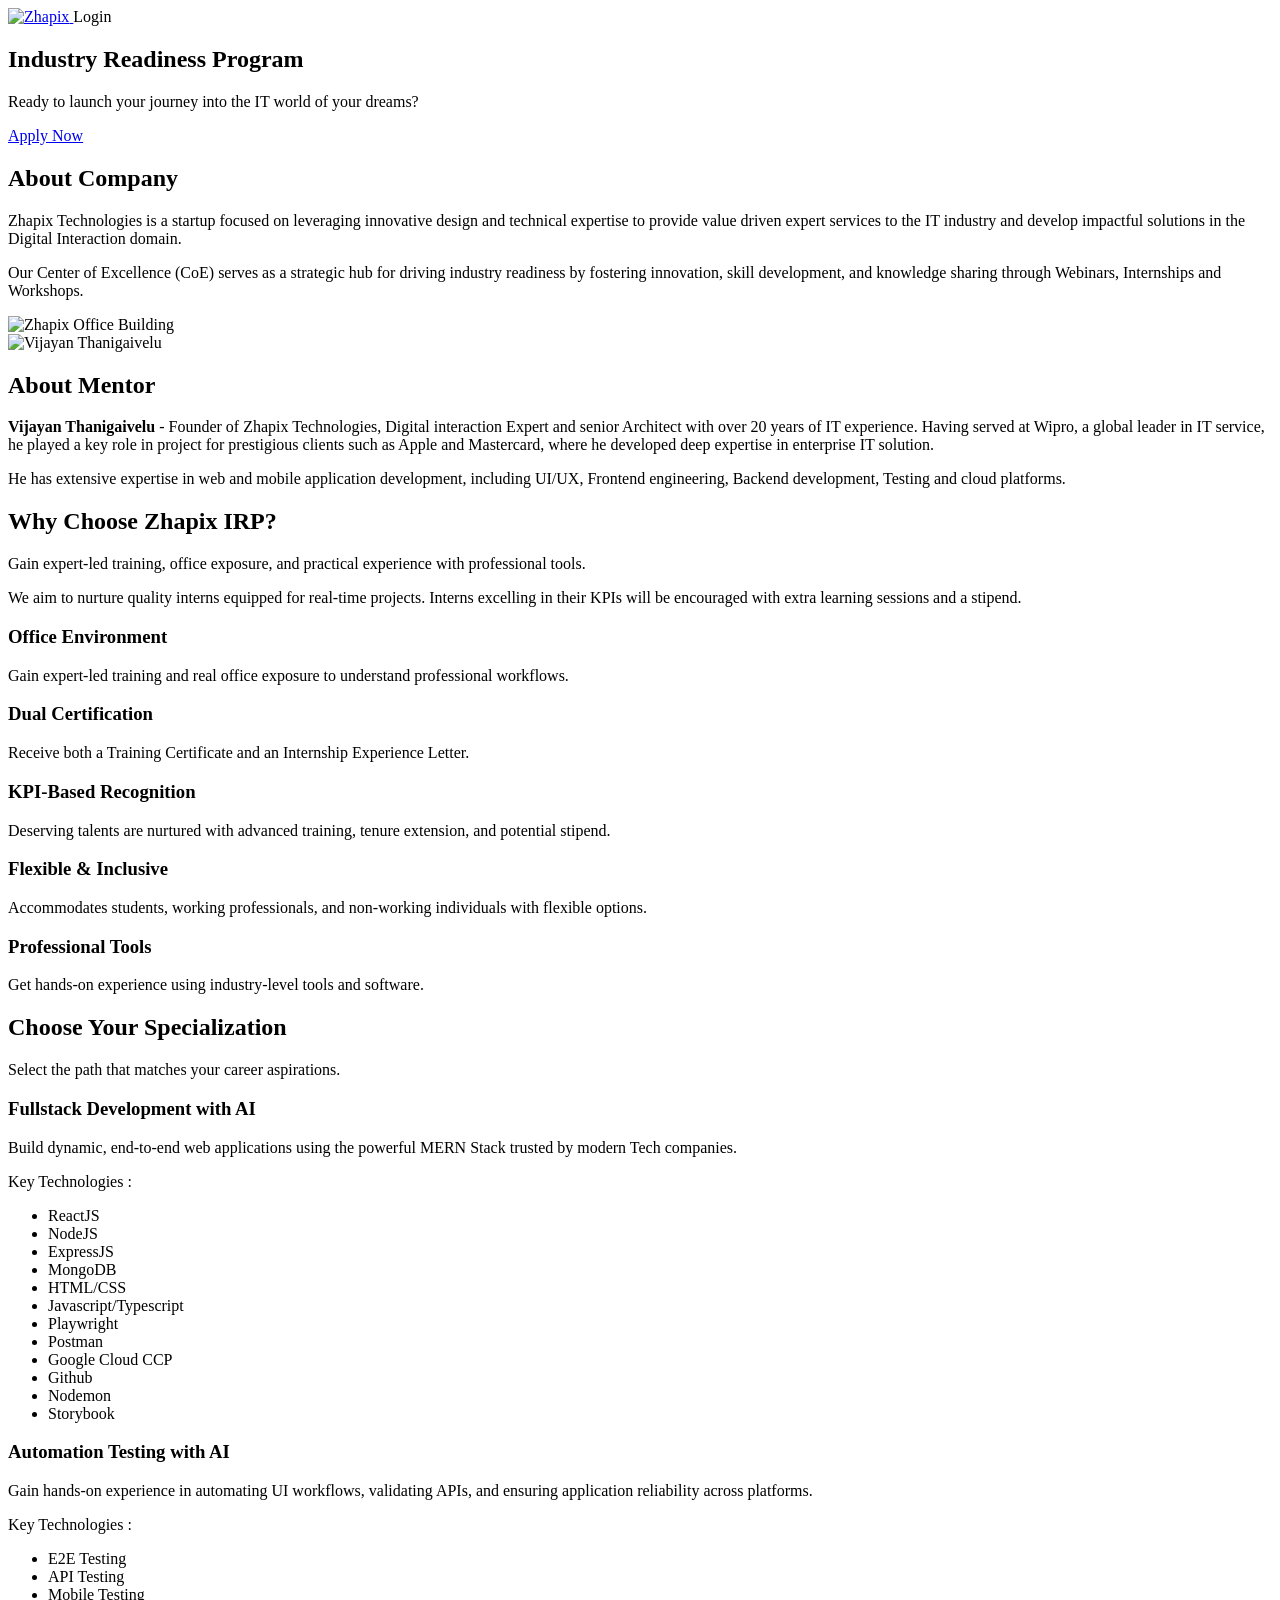
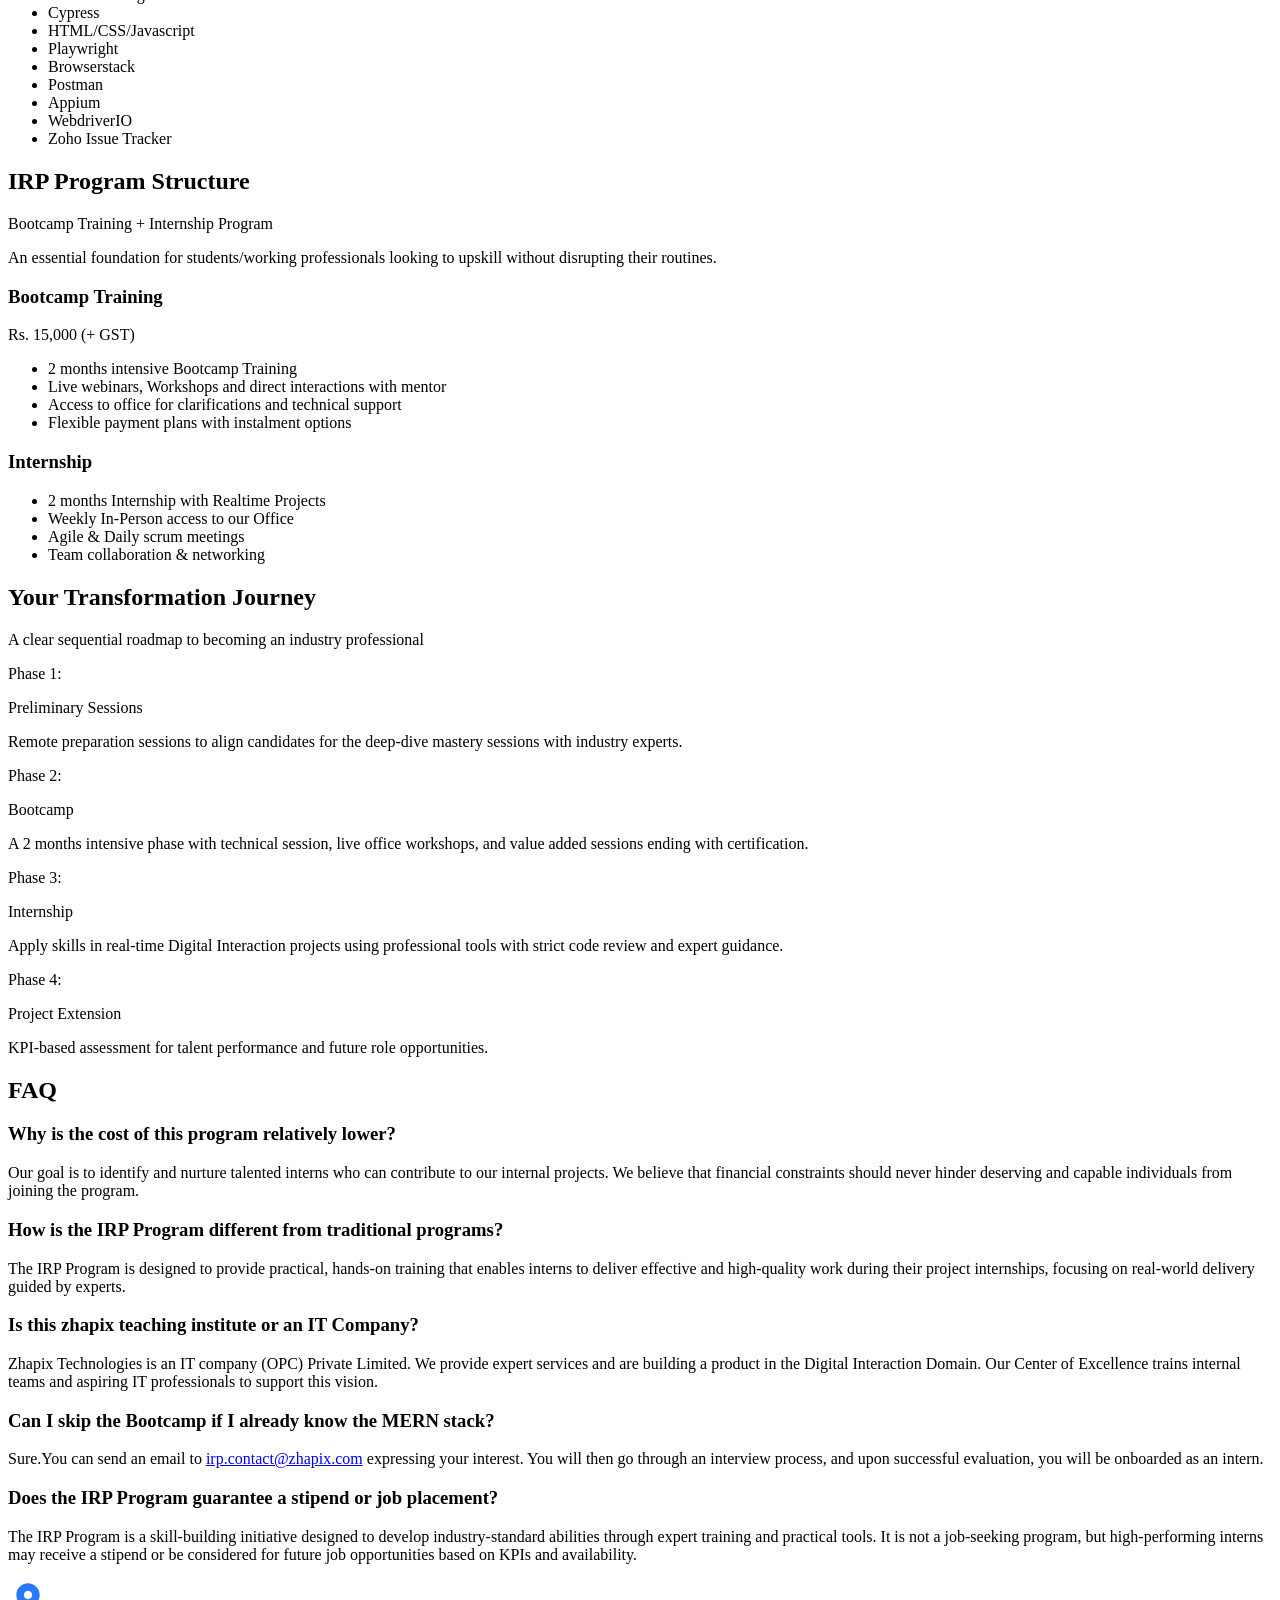
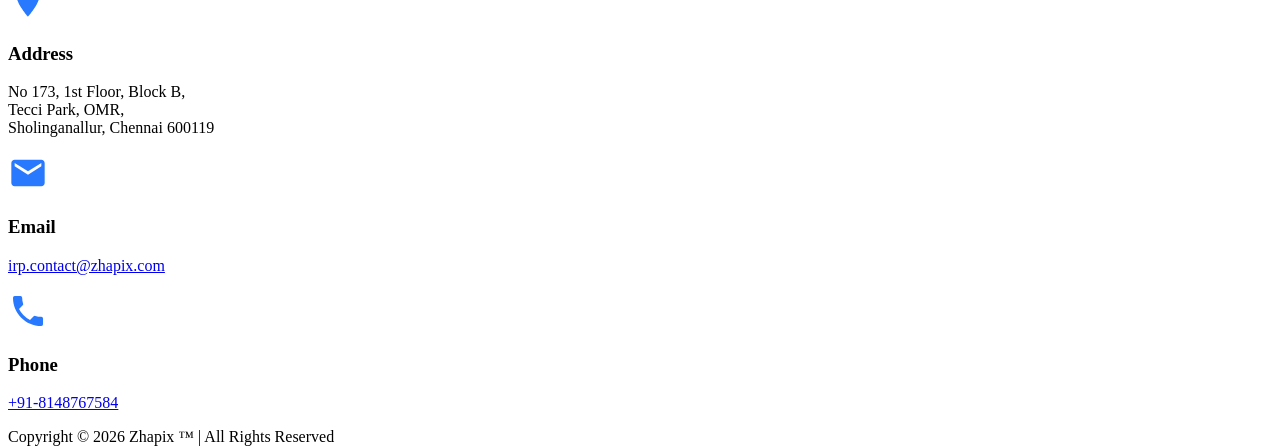
==== index.html @ 8abb43d7 "Updates" ====
<!DOCTYPE html>
<html lang="en">

<head>
    <meta charset="UTF-8" />
    <meta name="viewport" content="width=device-width, initial-scale=1.0" />

    <!-- ── Favicon ── -->
    <link rel="icon" type="image/png" href="./assets/favicon-Dj7_C4QA.png" />

        <!-- PWA Meta Tags -->
    <meta name="theme-color" content="#2979ff" />
    <meta name="description"
        content="Ready to launch your journey into the IT world of your dreams? Join Zhapix Industry Readiness Program." />
    <meta name="mobile-web-app-capable" content="yes" />
    <meta name="apple-mobile-web-app-status-bar-style" content="default" />
    <meta name="apple-mobile-web-app-title" content="Zhapix IRP" />
    <meta name="application-name" content="Zhapix IRP" />
    <meta name="msapplication-TileColor" content="#2979ff" />
    <meta name="msapplication-config" content="./browserconfig.xml" />

    <!-- PWA Manifest -->
    <link rel="manifest" href="manifest.json" />

    <title>Industry Readiness Program – Zhapix</title>
    <link href="https://fonts.googleapis.com/css2?family=Poppins:wght@300;400;700;900&display=swap" rel="stylesheet" />
  <link rel="stylesheet" crossorigin href="./assets/index-BEncbHWH.css">
</head>

<body>

    <!-- Navigation -->
    <nav class="navbar" data-testid="navbar">
        <div class="navbar__container">
            <a href="#" class="logo" aria-label="Zhapix Home"
                onclick="event.preventDefault(); window.scrollTo({top: 0, behavior: 'smooth'}); setTimeout(() => location.reload(), 500);"
                title="Zhapix IRP">
                <img src="./assets/white-text-logo.png" alt="Zhapix" style="height:49px;width:auto;">
            </a>
            <span class="btn-login">Login</span>
        </div>
    </nav>

    <section class="hero" data-testid="hero-section">

        <!-- Layered background -->
        <div class="hero__bg"></div>


        <!-- Hero Content -->
        <div class="hero__content">
            <h1 class="hero__title">Industry Readiness Program</h1>
            <p class="hero__desc">Ready to launch your journey into the IT world of your dreams?</p>
            <a href="https://forms.zhapix.com/zhapix/form/IndustryReadinessProgram/formperma/Z4_EwT_Z39xYLJvcsZredeZYDDczXJsLLbadf8ahW8Q" id="apply-now-link" class="btn-apply" role="button" target="_blank"
                rel="noopener noreferrer">Apply Now</a>
        </div>

    </section>

    <script>
        // Subtle parallax on mouse move
        const grid = document.querySelector('.hero__grid');
        window.appVersion = '1.0.1';
    

        document.querySelector('.hero').addEventListener('mousemove', e => {
            const { innerWidth: w, innerHeight: h } = window;
            const dx = (e.clientX / w - .5) * 14;
            const dy = (e.clientY / h - .5) * 10;
            grid.style.transform = `translate(${dx * .4}px, ${dy * .4}px)`;
        });

        document.querySelector('.hero').addEventListener('mouseleave', () => {
            grid.style.transform = 'translate(0,0)';
        });

        // Zoho login function
        function loginWithZoho() {
            window.location.href = 'https://app-dev-dot-zhapix-dev.el.r.appspot.com/auth/zoho/login';
        }

        // Login button click event listener
        document.addEventListener('DOMContentLoaded', function () {
            const loginButton = document.querySelector('.btn-login');
            if (loginButton) {
                loginButton.addEventListener('click', function (e) {
                    e.preventDefault();
                    loginWithZoho();
                });
            }
        });
    </script>


    <!-- ── ABOUT COMPANY SECTION ── -->
    <section class="about" data-testid="about-company">
        <div class="about__container">
            <div class="about__content">
                <h2 class="about__title">About Company</h2>
                <p class="about__para">
                    Zhapix Technologies is a startup focused on leveraging innovative design and technical expertise to
                    provide value driven expert services to the IT industry and develop impactful solutions in the
                    Digital
                    Interaction domain.
                </p>
                <p class="about__para">
                    Our Center of Excellence (CoE) serves as a strategic hub for driving industry readiness by fostering
                    innovation, skill development, and knowledge sharing through Webinars, Internships and Workshops.
                </p>
            </div>
            <div class="about__image">
                <img src="./assets/about-building.png" alt="Zhapix Office Building" />
            </div>
        </div>
    </section>


    <!-- ── ABOUT MENTOR SECTION ── -->
    <section class="mentor" data-testid="about-mentor">
        <div class="mentor__container">
            <div class="mentor__image">
                <img src="./assets/mentor-photo.png" alt="Vijayan Thanigaivelu" />
            </div>
            <div class="mentor__content">
                <h2 class="mentor__title">About Mentor</h2>
                <p class="mentor__para">
                    <strong>Vijayan Thanigaivelu</strong> - Founder of Zhapix Technologies, Digital interaction Expert
                    and senior
                    Architect
                    with over 20 years of IT experience. Having served at Wipro, a global leader in IT service, he
                    played a
                    key role in project for prestigious clients such as Apple and Mastercard, where he developed deep
                    expertise in enterprise IT solution.
                </p>
                <p class="mentor__para">
                    He has extensive expertise in web and mobile application development, including UI/UX, Frontend
                    engineering, Backend development, Testing and cloud platforms.
                </p>
            </div>
        </div>
    </section>


    <!-- ── WHY CHOOSE SECTION ── -->
    <section class="why" data-testid="why-choose">
        <div class="why__bg"></div>
        <div class="why__overlay"></div>
        <div class="why__container">

            <!-- Left: Title + Description -->
            <div class="why__left">
                <h2 class="why__title">Why Choose Zhapix IRP?</h2>
                <p class="why__para">Gain expert-led training, office exposure, and practical experience with
                    professional
                    tools.</p>
                <p class="why__para">We aim to nurture quality interns equipped for real-time projects. Interns
                    excelling in
                    their KPIs will be encouraged with extra learning sessions and a stipend.</p>
            </div>

            <!-- Right: Cards Grid -->
            <div class="why__grid">
                <div class="why__card">
                    <h3 class="why__card-title">Office Environment</h3>
                    <p class="why__card-text">Gain expert-led training and real office exposure to understand
                        professional
                        workflows.</p>
                </div>
                <div class="why__card">
                    <h3 class="why__card-title">Dual Certification</h3>
                    <p class="why__card-text">Receive both a Training Certificate and an Internship Experience Letter.
                    </p>
                </div>
                <div class="why__card">
                    <h3 class="why__card-title">KPI-Based Recognition</h3>
                    <p class="why__card-text">Deserving talents are nurtured with advanced training, tenure extension,
                        and
                        potential stipend.</p>
                </div>
                <div class="why__card">
                    <h3 class="why__card-title">Flexible &amp; Inclusive</h3>
                    <p class="why__card-text">Accommodates students, working professionals, and non-working individuals
                        with
                        flexible options.</p>
                </div>
                <div class="why__card why__card--wide">
                    <h3 class="why__card-title">Professional Tools</h3>
                    <p class="why__card-text">Get hands-on experience using industry-level tools and software.</p>
                </div>
            </div>

        </div>
    </section>


    <section class="specialization" data-testid="specialization">
        <div class="container">
            <div class="section-header">
                <h2 class="section-title">Choose Your Specialization</h2>
                <p class="section-subtitle">Select the path that matches your career aspirations.</p>
            </div>

            <div class="cards-container">
                <!-- Fullstack Development Card -->
                <div class="card">
                    <h3 class="card-title">Fullstack Development with AI</h3>
                    <p class="card-description">
                        Build dynamic, end-to-end web applications using the powerful MERN Stack trusted by modern Tech
                        companies.
                    </p>
                    <div class="technologies">
                        <p class="tech-label">Key Technologies :</p>
                        <ul class="tech-list">
                            <li>ReactJS</li>
                            <li>NodeJS</li>
                            <li>ExpressJS</li>
                            <li>MongoDB</li>
                            <li>HTML/CSS</li>
                            <li>Javascript/Typescript</li>
                            <li>Playwright</li>
                            <li>Postman</li>
                            <li>Google Cloud CCP</li>
                            <li>Github</li>
                            <li>Nodemon</li>
                            <li>Storybook</li>
                    </div>
                </div>

                <!-- Automation Testing Card -->
                <div class="card">
                    <h3 class="card-title">Automation Testing with AI</h3>
                    <p class="card-description">
                        Gain hands-on experience in automating UI workflows, validating APIs, and ensuring application
                        reliability across platforms.
                    </p>
                    <div class="technologies">
                        <p class="tech-label">Key Technologies :</p>
                        <ul class="tech-list">
                            <li>E2E Testing</li>
                            <li>API Testing</li>
                            <li>Mobile Testing</li>
                            <li>Cypress</li>
                            <li>HTML/CSS/Javascript</li>
                            <li>Playwright</li>
                            <li>Browserstack</li>
                            <li>Postman</li>
                            <li>Appium</li>
                            <li>WebdriverIO</li>
                            <li>Zoho Issue Tracker</li>
                        </ul>
                    </div>
                </div>
            </div>
        </div>
    </section>

    <!-- ── IRP PROGRAM STRUCTURE SECTION ── -->
    <section class="irp" data-testid="irp-structure">
        <div class="irp__bg"></div>
        <div class="irp__overlay"></div>
        <div class="irp__container">
            <h2 class="irp__title">IRP Program Structure</h2>

            <div class="irp__card">
                <!-- Header -->
                <p class="irp__tag">Bootcamp Training + Internship Program</p>
                <p class="irp__desc">An essential foundation for students/working professionals looking to upskill
                    without
                    disrupting their routines.</p>

                <!-- Bootcamp -->
                <h3 class="irp__sub">Bootcamp Training</h3>
                <p class="irp__price">Rs. 15,000 <span class="irp__gst">(+ GST)</span></p>
                <ul class="irp__list">
                    <li class="irp__item--teal">2 months intensive Bootcamp Training</li>
                    <li class="irp__item--white">Live webinars, Workshops and direct interactions with mentor</li>
                    <li class="irp__item--teal">Access to office for clarifications and technical support</li>
                    <li class="irp__item--white">Flexible payment plans with instalment options</li>
                </ul>

                <!-- Internship -->
                <h3 class="irp__sub">Internship</h3>
                <ul class="irp__list">
                    <li class="irp__item--teal">2 months Internship with Realtime Projects</li>
                    <li class="irp__item--white">Weekly In-Person access to our Office</li>
                    <li class="irp__item--teal">Agile &amp; Daily scrum meetings</li>
                    <li class="irp__item--white">Team collaboration &amp; networking</li>
                </ul>
            </div>

        </div>
    </section>


    <!-- ── YOUR TRANSFORMATION JOURNEY SECTION ── -->
    <section class="journey" data-testid="journey">
        <div class="journey__container">
            <h2 class="journey__title">Your Transformation Journey</h2>
            <p class="journey__subtitle">A clear sequential roadmap to becoming an industry professional</p>

            <div class="journey__grid">
                <div class="journey__card">
                    <p class="journey__phase">Phase 1:</p>
                    <p class="journey__phase-name">Preliminary Sessions</p>
                    <p class="journey__phase-desc">Remote preparation sessions to align candidates for the deep-dive
                        mastery
                        sessions with industry experts.</p>
                </div>
                <div class="journey__card">
                    <p class="journey__phase">Phase 2:</p>
                    <p class="journey__phase-name">Bootcamp</p>
                    <p class="journey__phase-desc">A 2 months intensive phase with technical session, live office
                        workshops, and
                        value added sessions ending with certification.</p>
                </div>
                <div class="journey__card">
                    <p class="journey__phase">Phase 3:</p>
                    <p class="journey__phase-name">Internship</p>
                    <p class="journey__phase-desc">Apply skills in real-time Digital Interaction projects using
                        professional tools
                        with strict code review and expert guidance.</p>
                </div>
                <div class="journey__card">
                    <p class="journey__phase">Phase 4:</p>
                    <p class="journey__phase-name">Project Extension</p>
                    <p class="journey__phase-desc">KPI-based assessment for talent performance and future role
                        opportunities.</p>
                </div>
            </div>
        </div>
    </section>


    <!-- ── FAQ SECTION ── -->
    <section class="faq" data-testid="faq">
        <div class="faq__bg"></div>
        <div class="faq__overlay"></div>
        <div class="faq__container">
            <h2 class="faq__title">FAQ</h2>
            <div class="faq__grid">

                <div class="faq__item">
                    <h3 class="faq__q">Why is the cost of this program relatively lower?</h3>
                    <p class="faq__a">Our goal is to identify and nurture talented interns who can contribute to our
                        internal
                        projects. We believe that financial constraints should never hinder deserving and capable
                        individuals from
                        joining the program.</p>
                </div>

                <div class="faq__item">
                    <h3 class="faq__q">How is the IRP Program different from traditional programs?</h3>
                    <p class="faq__a">The IRP Program is designed to provide practical, hands-on training that enables
                        interns to
                        deliver effective and high-quality work during their project internships, focusing on real-world
                        delivery
                        guided by experts.</p>
                </div>

                <div class="faq__item">
                    <h3 class="faq__q">Is this zhapix teaching institute or an IT Company?</h3>
                    <p class="faq__a">Zhapix Technologies is an IT company (OPC) Private Limited. We provide expert
                        services and
                        are building a product in the Digital Interaction Domain. Our Center of Excellence trains
                        internal teams and
                        aspiring IT professionals to support this vision.</p>
                </div>

                <div class="faq__item">
                    <h3 class="faq__q">Can I skip the Bootcamp if I already know the MERN stack?</h3>
                    <p class="faq__a">Sure.You can send an email to <a
                            href="mailto:irp.contact@zhapix.com">irp.contact@zhapix.com</a> expressing your interest.
                        You will then go
                        through an interview process, and upon successful evaluation, you will be onboarded as an
                        intern.</p>
                </div>

                <div class="faq__item">
                    <h3 class="faq__q">Does the IRP Program guarantee a stipend or job placement?</h3>
                    <p class="faq__a">The IRP Program is a skill-building initiative designed to develop
                        industry-standard
                        abilities through expert training and practical tools. It is not a job-seeking program, but
                        high-performing
                        interns may receive a stipend or be considered for future job opportunities based on KPIs and
                        availability.
                    </p>
                </div>

            </div>
        </div>
    </section>


    <!-- ── FOOTER SECTION ── -->
    <footer class="footer" data-testid="footer" style="border-top:none;margin-top:0;">
        <div class="footer__bg"></div>
        <div class="footer__overlay"></div>
        <div class="footer__container">

            <div class="footer__item">
                <div class="footer__icon">
                    <svg xmlns="http://www.w3.org/2000/svg" width="40" height="40" fill="#2979FF" viewBox="0 0 24 24">
                        <path
                            d="M12 2C8.13 2 5 5.13 5 9c0 5.25 7 13 7 13s7-7.75 7-13c0-3.87-3.13-7-7-7zm0 9.5c-1.38 0-2.5-1.12-2.5-2.5S10.62 6.5 12 6.5s2.5 1.12 2.5 2.5S13.38 11.5 12 11.5z" />
                    </svg>
                </div>
                <h3 class="footer__label">Address</h3>
                <p class="footer__text">No 173, 1st Floor, Block B,<br>Tecci Park, OMR,<br>Sholinganallur, Chennai
                    600119</p>
            </div>

            <div class="footer__item">
                <div class="footer__icon">
                    <svg xmlns="http://www.w3.org/2000/svg" width="40" height="40" fill="#2979FF" viewBox="0 0 24 24">
                        <path
                            d="M20 4H4c-1.1 0-2 .9-2 2v12c0 1.1.9 2 2 2h16c1.1 0 2-.9 2-2V6c0-1.1-.9-2-2-2zm0 4-8 5-8-5V6l8 5 8-5v2z" />
                    </svg>
                </div>
                <h3 class="footer__label">Email</h3>
                <p class="footer__text"><a href="mailto:irp.contact@zhapix.com"
                        class="footer__link">irp.contact@zhapix.com</a>
                </p>
            </div>

            <div class="footer__item">
                <div class="footer__icon">
                    <svg xmlns="http://www.w3.org/2000/svg" width="40" height="40" fill="#2979FF" viewBox="0 0 24 24">
                        <path
                            d="M6.62 10.79a15.05 15.05 0 0 0 6.59 6.59l2.2-2.2a1 1 0 0 1 1.01-.24c1.12.37 2.33.57 3.58.57a1 1 0 0 1 1 1V20a1 1 0 0 1-1 1C10.61 21 3 13.39 3 4a1 1 0 0 1 1-1h3.5a1 1 0 0 1 1 1c0 1.25.2 2.46.57 3.58a1 1 0 0 1-.25 1.01l-2.2 2.2z" />
                    </svg>
                </div>
                <h3 class="footer__label">Phone</h3>
                <p class="footer__text"><a href="tel:+918148767584" class="footer__link">+91-8148767584</a></p>
            </div>

        </div>
    </footer>


    <div class="footer__copy" data-testid="footer-copy">
        <p>Copyright © 2026 Zhapix ™ | All Rights Reserved</p>
    </div>

    <div class="zpcontainer-fluid zpcontainer">
        <div data-element-id="elm_RaW3UFoQdzSlziyOm8KQDQ" data-element-type="row"
            class="zprow zprow-container zpalign-items-flex-start zpjustify-content-flex-start zpdefault-section zpdefault-section-bg "
            data-equal-column="false">
            <style type="text/css"></style>
            <div data-element-id="elm_yZby31kijuLhIIBPq1WK4A" data-element-type="column"
                class="zpelem-col zpcol-12 zpcol-md-12 zpcol-sm-12 zpalign-self- zpdefault-section zpdefault-section-bg ">
                <style type="text/css">
                    [data-element-id="elm_yZby31kijuLhIIBPq1WK4A"].zpelem-col {
                        margin-block-start: -130px;
                    }
                </style>
                <div data-element-id="elm_-yIZPcAl-gKIKeJEhWPPOg" data-element-type="codeSnippet"
                    class="zpelement zpelem-codesnippet zp-hidden-md zp-hidden-sm zp-hidden-xs ">
                    <div class="zpsnippet-container">
                        <script>window.$zoho = window.$zoho || {};
                            $zoho.salesiq = $zoho.salesiq || {
                                ready: function () { }
                            };
                        </script>
                        <script id="zsiqscript"
                            src="https://salesiq.zoho.in/widget?wc=siqfc632213f5e4f5ca4d10f92a32b23245b831f6800d82dc65744e534cc62cc81bfeb9c15447813f2f452e9c14a0f85e56"
                            defer=""></script>
                    </div>
                </div>
            </div>
        </div>
    </div>

</body>

</html>
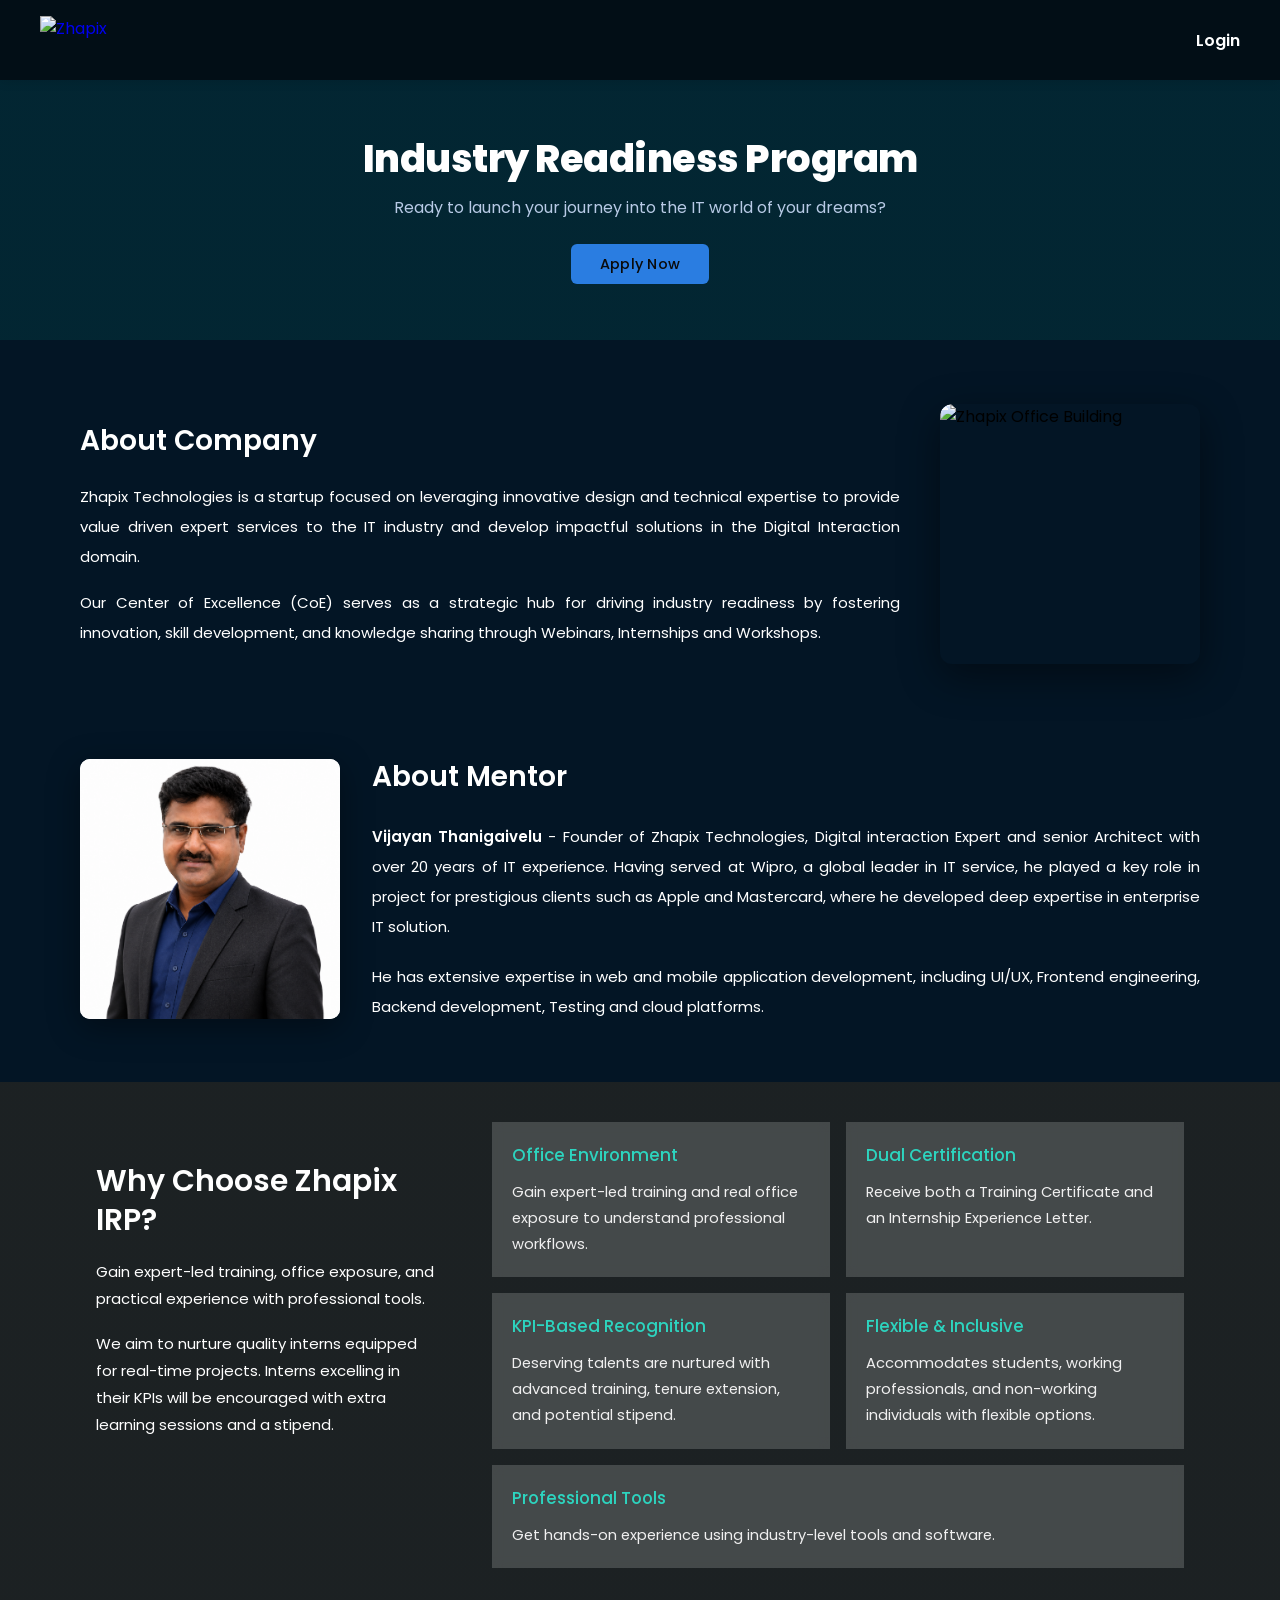
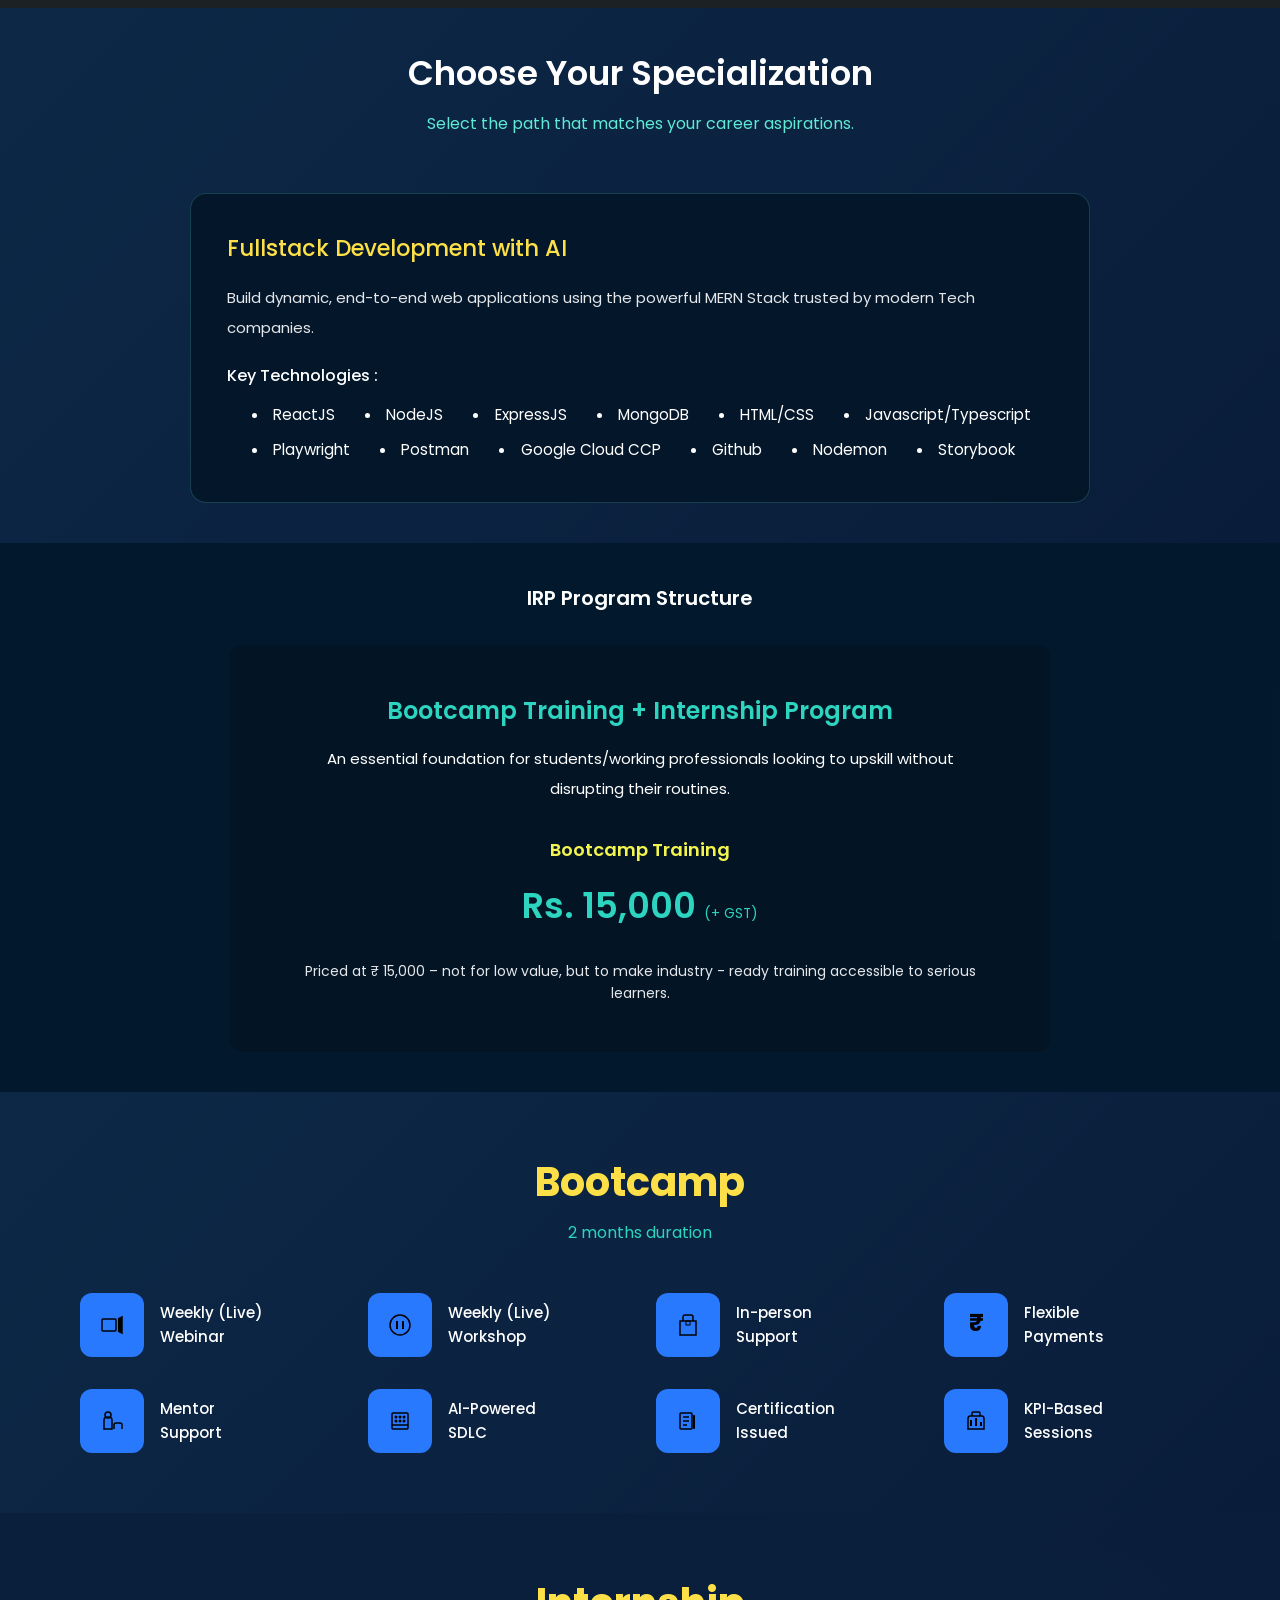
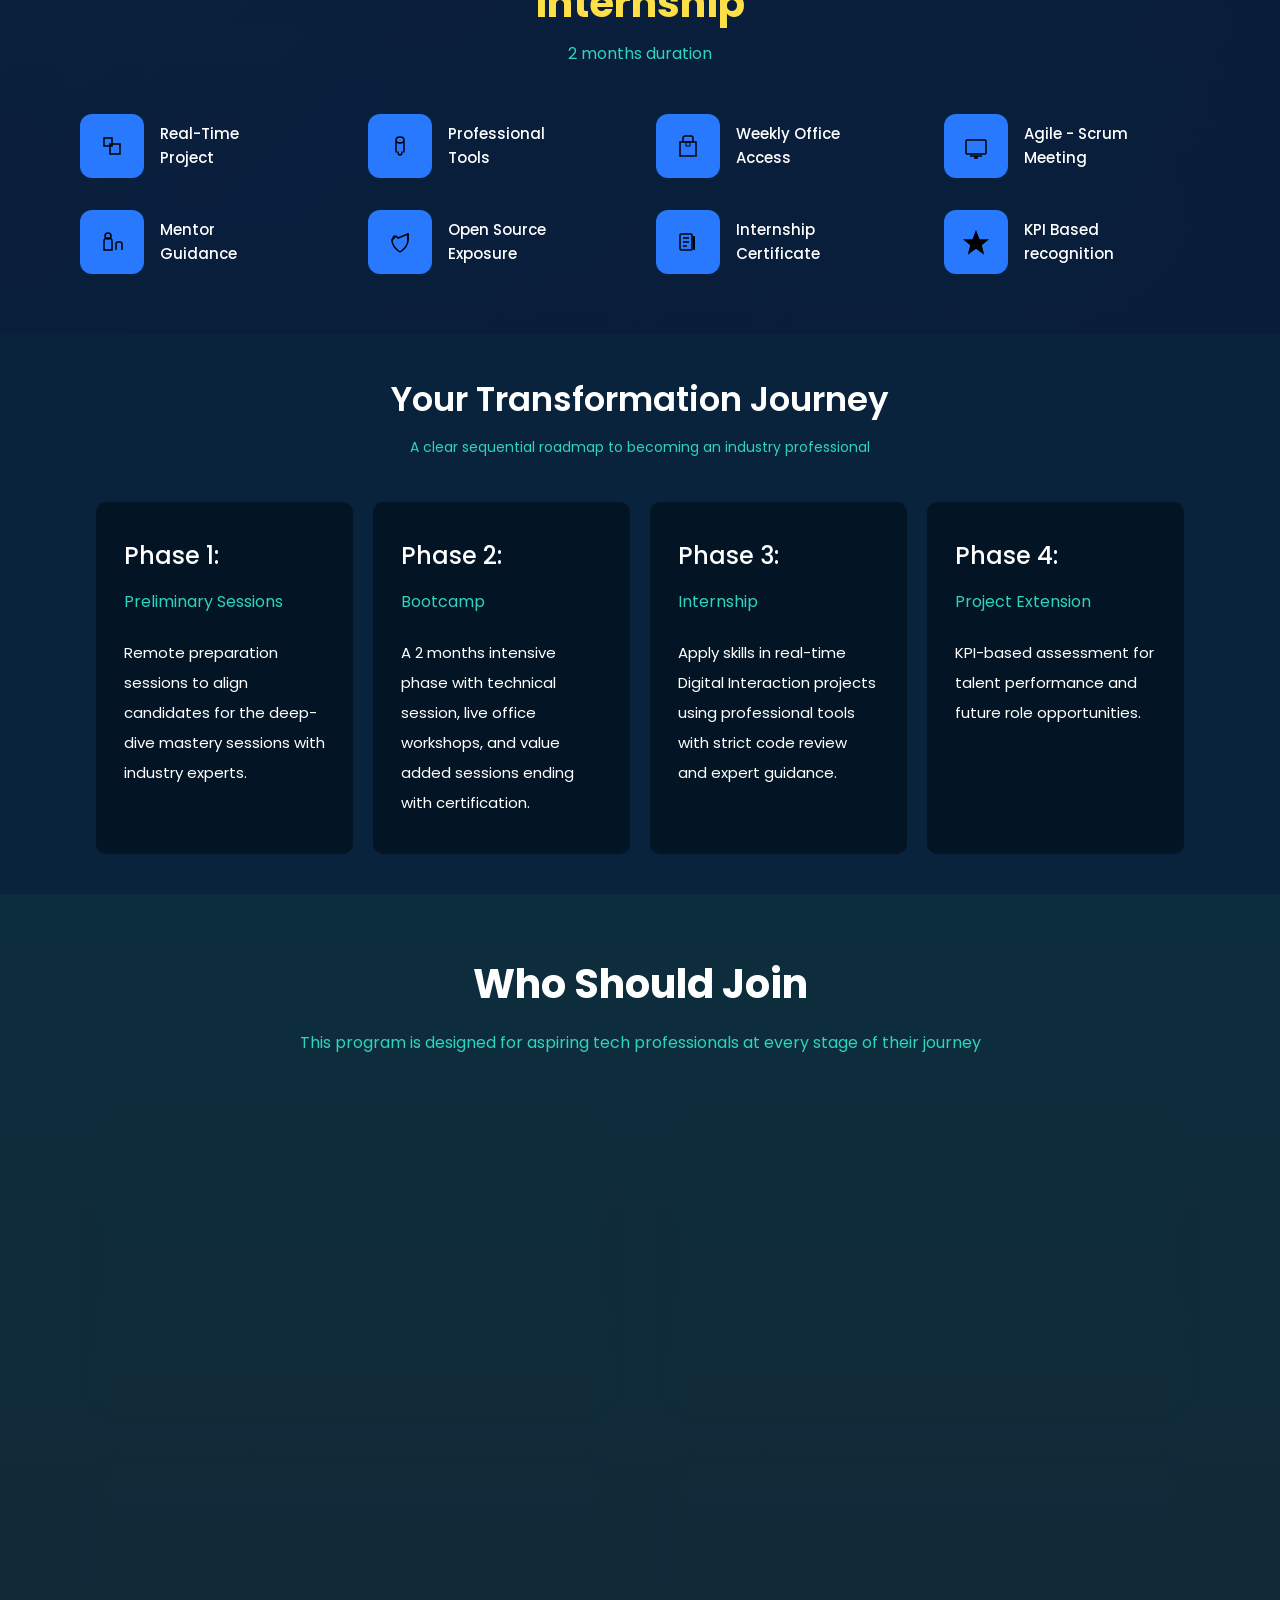
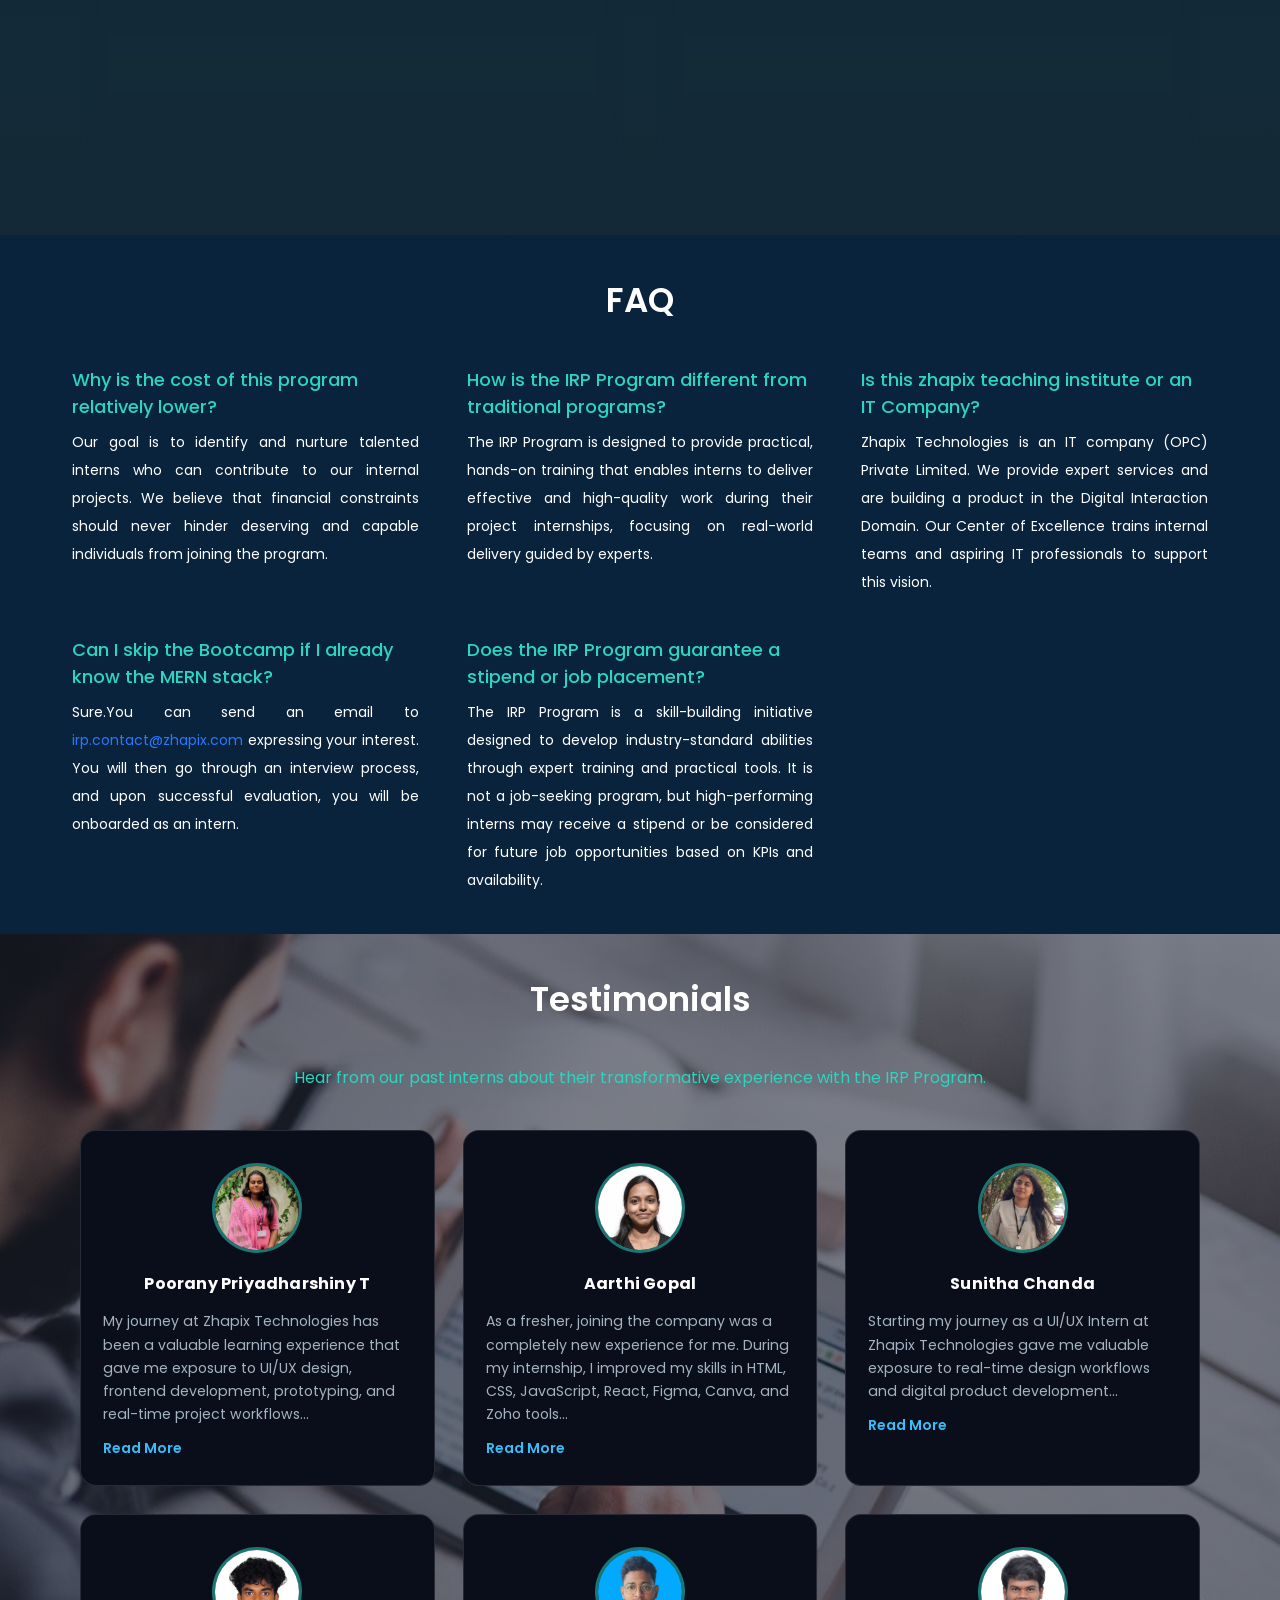
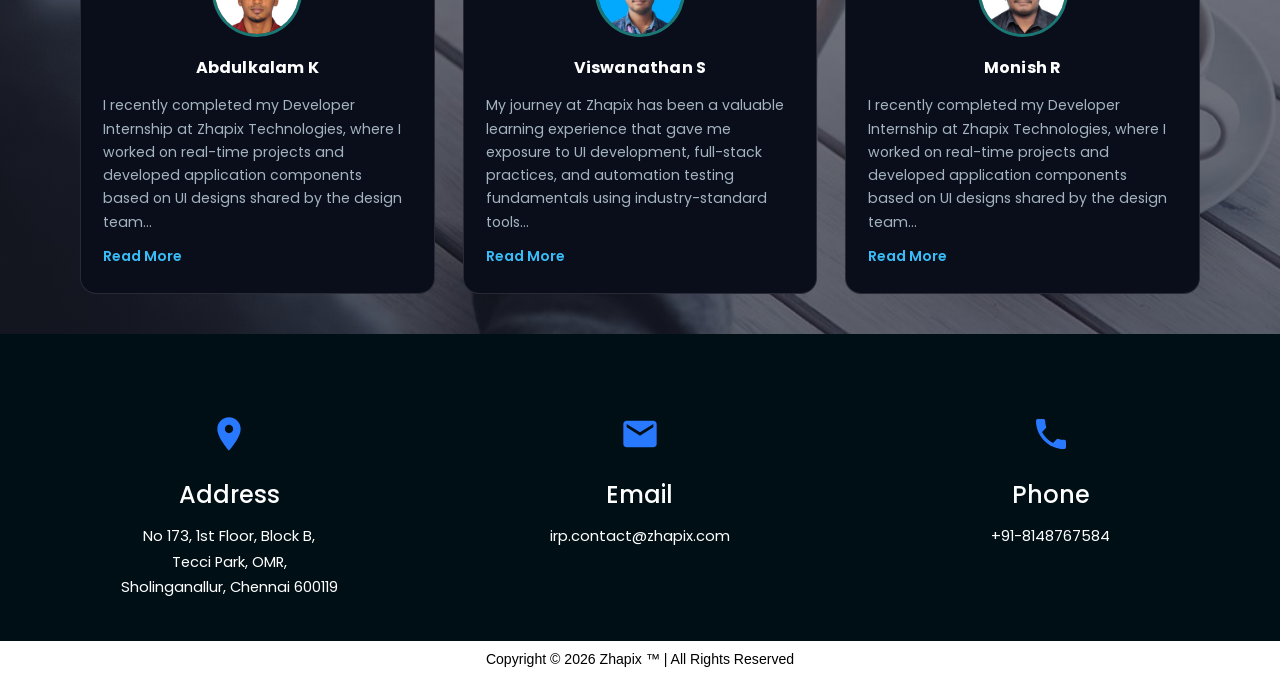
==== commit 553837d8: "Updates" ====
--- a/index.html
+++ b/index.html
@@ -25,7 +25,7 @@
     <title>Industry Readiness Program – Zhapix</title>
     <link href="https://fonts.googleapis.com/css2?family=Poppins:wght@300;400;700;900&display=swap" rel="stylesheet" /> 
-  <link rel="stylesheet" crossorigin href="./assets/index-BEncbHWH.css">
+  <link rel="stylesheet" crossorigin href="./assets/index-DdFEYwx-.css">
 </head>
 
 <body>
@@ -44,19 +44,14 @@
 
     <section class="hero" data-testid="hero-section">
 
-        <!-- Layered background -->
-        <div class="hero__bg"></div>
-
-
-        <!-- Hero Content -->
-        <div class="hero__content">
-            <h1 class="hero__title">Industry Readiness Program</h1>
-            <p class="hero__desc">Ready to launch your journey into the IT world of your dreams?</p>
-            <a href="https://forms.zhapix.com/zhapix/form/IndustryReadinessProgram/formperma/Z4_EwT_Z39xYLJvcsZredeZYDDczXJsLLbadf8ahW8Q" id="apply-now-link" class="btn-apply" role="button" target="_blank"
-                rel="noopener noreferrer">Apply Now</a>
-        </div>
-
-    </section>
+  <section class="hero-section">
+    <div class="hero-overlay"></div>
+    <div class="hero-content">
+      <h1>Industry Readiness Program</h1>
+      <p>Ready to launch your journey into the IT world of your dreams?</p>
+      <a href="#" class="hero-btn">Apply Now</a>
+    </div>
+  </section>
 
     <script>
         // Subtle parallax on mouse move
@@ -120,7 +115,7 @@
     <section class="mentor" data-testid="about-mentor">
         <div class="mentor__container">
             <div class="mentor__image">
-                <img src="./assets/mentor-photo.png" alt="Vijayan Thanigaivelu" />
+                <img src="./assets/mentor.png" alt="Vijayan Thanigaivelu" />
             </div>
             <div class="mentor__content">
                 <h2 class="mentor__title">About Mentor</h2>
@@ -227,32 +222,6 @@
                     </div>
                 </div>
 
-                <!-- Automation Testing Card -->
-                <div class="card">
-                    <h3 class="card-title">Automation Testing with AI</h3>
-                    <p class="card-description">
-                        Gain hands-on experience in automating UI workflows, validating APIs, and ensuring application
-                        reliability across platforms.
-                    </p>
-                    <div class="technologies">
-                        <p class="tech-label">Key Technologies :</p>
-                        <ul class="tech-list">
-                            <li>E2E Testing</li>
-                            <li>API Testing</li>
-                            <li>Mobile Testing</li>
-                            <li>Cypress</li>
-                            <li>HTML/CSS/Javascript</li>
-                            <li>Playwright</li>
-                            <li>Browserstack</li>
-                            <li>Postman</li>
-                            <li>Appium</li>
-                            <li>WebdriverIO</li>
-                            <li>Zoho Issue Tracker</li>
-                        </ul>
-                    </div>
-                </div>
-            </div>
-        </div>
     </section>
 
     <!-- ── IRP PROGRAM STRUCTURE SECTION ── -->
@@ -272,26 +241,212 @@
                 <!-- Bootcamp -->
                 <h3 class="irp__sub">Bootcamp Training</h3>
                 <p class="irp__price">Rs. 15,000 <span class="irp__gst">(+ GST)</span></p>
-                <ul class="irp__list">
-                    <li class="irp__item--teal">2 months intensive Bootcamp Training</li>
-                    <li class="irp__item--white">Live webinars, Workshops and direct interactions with mentor</li>
-                    <li class="irp__item--teal">Access to office for clarifications and technical support</li>
-                    <li class="irp__item--white">Flexible payment plans with instalment options</li>
-                </ul>
-
-                <!-- Internship -->
-                <h3 class="irp__sub">Internship</h3>
-                <ul class="irp__list">
-                    <li class="irp__item--teal">2 months Internship with Realtime Projects</li>
-                    <li class="irp__item--white">Weekly In-Person access to our Office</li>
-                    <li class="irp__item--teal">Agile &amp; Daily scrum meetings</li>
-                    <li class="irp__item--white">Team collaboration &amp; networking</li>
-                </ul>
-            </div>
-
-        </div>
-    </section>
-
+                <p class="irp__price-desc">Priced at ₹ 15,000 – not for low value, but to make industry - ready training accessible to serious learners.</p>
+            </div>
+        </div>
+    </section>
+
+    <!-- ── BOOTCAMP FEATURES SECTION ── -->
+    <section class="bootcamp-features" data-testid="bootcamp-features">
+        <div class="bootcamp-container">
+            <h2 class="bootcamp-title">Bootcamp</h2>
+            <p class="bootcamp-subtitle">2 months duration</p>
+            
+            <div class="features-grid">
+                <div class="feature-card">
+                    <div class="feature-icon">
+                        <svg width="32" height="32" viewBox="0 0 32 32" fill="none" xmlns="http://www.w3.org/2000/svg">
+                            <rect x="6" y="10" width="14" height="12" rx="1" stroke="currentColor" stroke-width="1.5"/>
+                            <path d="M22 10L26 8V24L22 22" stroke="currentColor" stroke-width="1.5" fill="currentColor"/>
+                        </svg>
+                    </div>
+                    <p class="feature-text">Weekly (Live)<br/>Webinar</p>
+                </div>
+
+                <div class="feature-card">
+                    <div class="feature-icon">
+                        <svg width="32" height="32" viewBox="0 0 32 32" fill="none" xmlns="http://www.w3.org/2000/svg">
+                            <circle cx="16" cy="16" r="10" stroke="currentColor" stroke-width="1.5"/>
+                            <rect x="12" y="12" width="2" height="8" fill="currentColor"/>
+                            <rect x="18" y="12" width="2" height="8" fill="currentColor"/>
+                        </svg>
+                    </div>
+                    <p class="feature-text">Weekly (Live)<br/>Workshop</p>
+                </div>
+
+                <div class="feature-card">
+                    <div class="feature-icon">
+                        <svg width="32" height="32" viewBox="0 0 32 32" fill="none" xmlns="http://www.w3.org/2000/svg">
+                            <path d="M8 12H24V26H8V12Z" stroke="currentColor" stroke-width="1.5"/>
+                            <path d="M11 12V8C11 6.89543 11.8954 6 13 6H19C20.1046 6 21 6.89543 21 8V12" stroke="currentColor" stroke-width="1.5"/>
+                            <rect x="14" y="12" width="4" height="4" stroke="currentColor" stroke-width="1"/>
+                        </svg>
+                    </div>
+                    <p class="feature-text">In-person<br/>Support</p>
+                </div>
+
+                <div class="feature-card">
+                    <div class="feature-icon">
+                        <svg width="32" height="32" viewBox="0 0 32 32" fill="none" xmlns="http://www.w3.org/2000/svg">
+                            <text x="16" y="22" font-size="24" font-weight="bold" fill="currentColor" text-anchor="middle">₹</text>
+                        </svg>
+                    </div>
+                    <p class="feature-text">Flexible<br/>Payments</p>
+                </div>
+
+                <div class="feature-card">
+                    <div class="feature-icon">
+                        <svg width="32" height="32" viewBox="0 0 32 32" fill="none" xmlns="http://www.w3.org/2000/svg">
+                            <circle cx="12" cy="10" r="3" stroke="currentColor" stroke-width="1.5"/>
+                            <path d="M8 15C8 13 10 12 12 12C14 12 16 13 16 15V24H8V15Z" stroke="currentColor" stroke-width="1.5"/>
+                            <path d="M18 24V20C18 18.8954 18.8954 18 20 18H24C25.1046 18 26 18.8954 26 20V24" stroke="currentColor" stroke-width="1.5"/>
+                        </svg>
+                    </div>
+                    <p class="feature-text">Mentor<br/>Support</p>
+                </div>
+
+                <div class="feature-card">
+                    <div class="feature-icon">
+                        <svg width="32" height="32" viewBox="0 0 32 32" fill="none" xmlns="http://www.w3.org/2000/svg">
+                            <rect x="8" y="8" width="16" height="16" rx="1" stroke="currentColor" stroke-width="1.5"/>
+                            <circle cx="12" cy="12" r="1.5" fill="currentColor"/>
+                            <circle cx="16" cy="12" r="1.5" fill="currentColor"/>
+                            <circle cx="20" cy="12" r="1.5" fill="currentColor"/>
+                            <circle cx="12" cy="16" r="1.5" fill="currentColor"/>
+                            <circle cx="16" cy="16" r="1.5" fill="currentColor"/>
+                            <circle cx="20" cy="16" r="1.5" fill="currentColor"/>
+                            <path d="M8 20H24" stroke="currentColor" stroke-width="1.5"/>
+                        </svg>
+                    </div>
+                    <p class="feature-text">AI-Powered<br/>SDLC</p>
+                </div>
+
+                <div class="feature-card">
+                    <div class="feature-icon">
+                        <svg width="32" height="32" viewBox="0 0 32 32" fill="none" xmlns="http://www.w3.org/2000/svg">
+                            <rect x="8" y="8" width="12" height="16" rx="1" stroke="currentColor" stroke-width="1.5"/>
+                            <path d="M11 12H17" stroke="currentColor" stroke-width="1.5"/>
+                            <path d="M11 16H17" stroke="currentColor" stroke-width="1.5"/>
+                            <path d="M11 20H15" stroke="currentColor" stroke-width="1.5"/>
+                            <path d="M22 10C21.4477 10 21 10.4477 21 11V23C21 23.5523 21.4477 24 22 24C22.5523 24 23 23.5523 23 23V11C23 10.4477 22.5523 10 22 10Z" fill="currentColor"/>
+                        </svg>
+                    </div>
+                    <p class="feature-text">Certification<br/>Issued</p>
+                </div>
+
+                <div class="feature-card">
+                    <div class="feature-icon">
+                        <svg width="32" height="32" viewBox="0 0 32 32" fill="none" xmlns="http://www.w3.org/2000/svg">
+                            <path d="M8 14C8 12 9 11 10 11H22C23 11 24 12 24 14V24H8V14Z" stroke="currentColor" stroke-width="1.5"/>
+                            <path d="M12 11V8C12 7.44772 12.4477 7 13 7H19C19.5523 7 20 7.44772 20 8V11" stroke="currentColor" stroke-width="1.5"/>
+                            <rect x="10" y="15" width="2" height="6" fill="currentColor"/>
+                            <rect x="15" y="13" width="2" height="8" fill="currentColor"/>
+                            <rect x="20" y="17" width="2" height="4" fill="currentColor"/>
+                        </svg>
+                    </div>
+                    <p class="feature-text">KPI-Based<br/>Sessions</p>
+                </div>
+            </div>
+        </div>
+    </section>
+
+    <!-- ── INTERNSHIP FEATURES SECTION ── -->
+       
+    <section class="internship-features" data-testid="internship-features">
+              <div class="internship-bg"></div>
+        <div class="internship-overlay"></div>
+            <div class="internship-container">
+            <h2 class="internship-title">Internship</h2>
+            <p class="internship-subtitle">2 months duration</p>
+            
+            <div class="features-grid">
+                <div class="feature-card">
+                    <div class="feature-icon">
+                        <svg width="32" height="32" viewBox="0 0 32 32" fill="none" xmlns="http://www.w3.org/2000/svg">
+                            <rect x="8" y="8" width="8" height="8" stroke="currentColor" stroke-width="1.5"/>
+                            <rect x="14" y="14" width="10" height="10" stroke="currentColor" stroke-width="1.5"/>
+                        </svg>
+                    </div>
+                    <p class="feature-text">Real-Time<br/>Project</p>
+                </div>
+
+                <div class="feature-card">
+                    <div class="feature-icon">
+                        <svg width="32" height="32" viewBox="0 0 32 32" fill="none" xmlns="http://www.w3.org/2000/svg">
+                            <path d="M12 10C12 8 14 7 16 7C18 7 20 8 20 10M12 10C12 12 14 13 16 13C18 13 20 12 20 10M12 10V22M20 10V22M14 22C14 24 15 25 16 25C17 25 18 24 18 22" stroke="currentColor" stroke-width="1.5" stroke-linecap="round" stroke-linejoin="round"/>
+                        </svg>
+                    </div>
+                    <p class="feature-text">Professional<br/>Tools</p>
+                </div>
+
+                <div class="feature-card">
+                    <div class="feature-icon">
+                        <svg width="32" height="32" viewBox="0 0 32 32" fill="none" xmlns="http://www.w3.org/2000/svg">
+                            <path d="M8 12H24V26H8V12Z" stroke="currentColor" stroke-width="1.5"/>
+                            <path d="M11 12V8C11 6.89543 11.8954 6 13 6H19C20.1046 6 21 6.89543 21 8V12" stroke="currentColor" stroke-width="1.5"/>
+                            <rect x="14" y="12" width="4" height="4" stroke="currentColor" stroke-width="1"/>
+                        </svg>
+                    </div>
+                    <p class="feature-text">Weekly Office<br/>Access</p>
+                </div>
+
+                <div class="feature-card">
+                    <div class="feature-icon">
+                        <svg width="32" height="32" viewBox="0 0 32 32" fill="none" xmlns="http://www.w3.org/2000/svg">
+                            <rect x="6" y="10" width="20" height="14" rx="1" stroke="currentColor" stroke-width="1.5"/>
+                            <path d="M10 26H22" stroke="currentColor" stroke-width="1.5"/>
+                            <path d="M15 26V28H17V26" stroke="currentColor" stroke-width="1.5"/>
+                        </svg>
+                    </div>
+                    <p class="feature-text">Agile - Scrum<br/>Meeting</p>
+                </div>
+
+                <div class="feature-card">
+                    <div class="feature-icon">
+                        <svg width="32" height="32" viewBox="0 0 32 32" fill="none" xmlns="http://www.w3.org/2000/svg">
+                            <circle cx="12" cy="10" r="3" stroke="currentColor" stroke-width="1.5"/>
+                            <path d="M8 15C8 13 10 12 12 12C14 12 16 13 16 15V24H8V15Z" stroke="currentColor" stroke-width="1.5"/>
+                            <path d="M20 24V18C20 16.8954 20.8954 16 22 16H24C25.1046 16 26 16.8954 26 18V24" stroke="currentColor" stroke-width="1.5"/>
+                        </svg>
+                    </div>
+                    <p class="feature-text">Mentor<br/>Guidance</p>
+                </div>
+
+                <div class="feature-card">
+                    <div class="feature-icon">
+                        <svg width="32" height="32" viewBox="0 0 32 32" fill="none" xmlns="http://www.w3.org/2000/svg">
+                            <path d="M8 14L12 10L14 12L24 8" stroke="currentColor" stroke-width="1.5" stroke-linecap="round" stroke-linejoin="round"/>
+                            <path d="M24 8V14" stroke="currentColor" stroke-width="1.5" stroke-linecap="round"/>
+                            <path d="M10 10L8 14C8 18 10 22 16 26C22 22 24 18 24 14V8" stroke="currentColor" stroke-width="1.5" stroke-linecap="round" stroke-linejoin="round"/>
+                        </svg>
+                    </div>
+                    <p class="feature-text">Open Source<br/>Exposure</p>
+                </div>
+
+                <div class="feature-card">
+                    <div class="feature-icon">
+                        <svg width="32" height="32" viewBox="0 0 32 32" fill="none" xmlns="http://www.w3.org/2000/svg">
+                            <rect x="8" y="8" width="12" height="16" rx="1" stroke="currentColor" stroke-width="1.5"/>
+                            <path d="M11 12H17" stroke="currentColor" stroke-width="1.5"/>
+                            <path d="M11 16H17" stroke="currentColor" stroke-width="1.5"/>
+                            <path d="M11 20H15" stroke="currentColor" stroke-width="1.5"/>
+                            <path d="M22 10C21.4477 10 21 10.4477 21 11V23C21 23.5523 21.4477 24 22 24C22.5523 24 23 23.5523 23 23V11C23 10.4477 22.5523 10 22 10Z" fill="currentColor"/>
+                        </svg>
+                    </div>
+                    <p class="feature-text">Internship<br/>Certificate</p>
+                </div>
+
+                <div class="feature-card">
+                    <div class="feature-icon">
+                        <svg width="32" height="32" viewBox="0 0 32 32" fill="none" xmlns="http://www.w3.org/2000/svg">
+                            <path d="M16 6L19 14H27L21 19L23 27L16 22L9 27L11 19L5 14H13L16 6Z" stroke="currentColor" stroke-width="1.5" fill="currentColor"/>
+                        </svg>
+                    </div>
+                    <p class="feature-text">KPI Based<br/>recognition</p>
+                </div>
+            </div>
+        </div>
+    </section>
 
     <!-- ── YOUR TRANSFORMATION JOURNEY SECTION ── -->
     <section class="journey" data-testid="journey">
@@ -331,7 +486,69 @@
         </div>
     </section>
 
-
+    
+     <!-- ── WHO SHOULD JOIN SECTION ── -->
+<section class="who-should-join" data-testid="who-should-join">
+    <div class="who-should-join__bg"></div>
+    <div class="who-should-join__overlay"></div>
+    <div class="who-should-join__container">
+            <h2 class="who-should-join__title">Who Should Join</h2>
+            <p class="who-should-join__subtitle">This program is designed for aspiring tech professionals at every stage of their journey</p>
+
+            <div class="who-should-join__grid">
+                <div class="who-should-join__card">
+                    <div class="who-should-join__icon">
+                        <svg width="48" height="48" viewBox="0 0 48 48" fill="none" xmlns="http://www.w3.org/2000/svg">
+                            <path d="M24 4C13.5 4 5 12.5 5 23C5 29.5 8.5 35 13.5 37.5V44H34.5V37.5C39.5 35 43 29.5 43 23C43 12.5 34.5 4 24 4Z" stroke="currentColor" stroke-width="2" fill="none"/>
+                            <circle cx="24" cy="14" r="3" fill="currentColor"/>
+                            <path d="M20 20H28" stroke="currentColor" stroke-width="1.5" stroke-linecap="round"/>
+                        </svg>
+                    </div>
+                    <h3 class="who-should-join__card-title">Students & Freshers</h3>
+                    <p class="who-should-join__card-desc">Launch your tech career with practical skills and industry-recognized certification to stand out in the job market.</p>
+                </div>
+
+                <div class="who-should-join__card">
+                    <div class="who-should-join__icon">
+                        <svg width="48" height="48" viewBox="0 0 48 48" fill="none" xmlns="http://www.w3.org/2000/svg">
+                            <path d="M24 8C15 8 8 15 8 24C8 33 15 40 24 40C33 40 40 33 40 24C40 15 33 8 24 8Z" stroke="currentColor" stroke-width="2" fill="none"/>
+                            <path d="M24 14V24L30 30" stroke="currentColor" stroke-width="2" stroke-linecap="round"/>
+                            <circle cx="24" cy="24" r="2" fill="currentColor"/>
+                        </svg>
+                    </div>
+                    <h3 class="who-should-join__card-title">Career Switchers</h3>
+                    <p class="who-should-join__card-desc">Successfully transition from non-IT backgrounds into technology roles with structured, beginner-friendly training.</p>
+                </div>
+
+                <div class="who-should-join__card">
+                    <div class="who-should-join__icon">
+                        <svg width="48" height="48" viewBox="0 0 48 48" fill="none" xmlns="http://www.w3.org/2000/svg">
+                            <rect x="8" y="10" width="32" height="28" rx="2" stroke="currentColor" stroke-width="2" fill="none"/>
+                            <path d="M8 16H40" stroke="currentColor" stroke-width="2"/>
+                            <circle cx="12" cy="13" r="1.5" fill="currentColor"/>
+                            <circle cx="18" cy="13" r="1.5" fill="currentColor"/>
+                            <circle cx="24" cy="13" r="1.5" fill="currentColor"/>
+                        </svg>
+                    </div>
+                    <h3 class="who-should-join__card-title">IT Professionals</h3>
+                    <p class="who-should-join__card-desc">Upskill with modern programming practices and expand your technical expertise to advance your career.</p>
+                </div>
+
+                <div class="who-should-join__card">
+                    <div class="who-should-join__icon">
+                        <svg width="48" height="48" viewBox="0 0 48 48" fill="none" xmlns="http://www.w3.org/2000/svg">
+                            <path d="M24 6L28.5 16H39L31 22L35 33L24 27L13 33L17 22L9 16H19.5L24 6Z" stroke="currentColor" stroke-width="2" fill="none"/>
+                            <circle cx="24" cy="24" r="2" fill="currentColor"/>
+                        </svg>
+                    </div>
+                    <h3 class="who-should-join__card-title">Tech Enthusiasts</h3>
+                    <p class="who-should-join__card-desc">Turn your interest in tech into practical, job-ready programming skills and industry-standard expertise.</p>
+                </div>
+            </div>
+        </div>
+    </section>
+
+   
     <!-- ── FAQ SECTION ── -->
     <section class="faq" data-testid="faq">
         <div class="faq__bg"></div>
@@ -390,6 +607,205 @@
             </div>
         </div>
     </section>
+
+     <!-- ── TESTIMONIALS SECTION ── -->
+<section class="testimonials" data-testid="testimonials">
+
+  <!-- Layer 1: Background image -->
+  <div class="testimonials__bg"></div>
+
+  <!-- Layer 2: Gradient color overlay -->
+  <div class="testimonials__overlay"></div>
+
+  <!-- Layer 3: All content goes here -->
+  <div class="testimonials__container">
+    <h2 class="testimonials__title">Testimonials</h2>
+    <p class="testimonials__subtitle">Hear from our past interns about their transformative experience with the IRP Program.</p>
+
+    <div class="testimonial-grid">
+
+      <!-- Card 1: Poorany -->
+      <div class="testimonial-card">
+        <div class="avatar-wrapper">
+          <img src="./assets/Poorany.jpeg" alt="Poorany">
+        </div>
+        <h3 class="user-name">Poorany Priyadharshiny T</h3>
+        <div class="testimonial-content">
+          <p class="testimonial-text">My journey at Zhapix Technologies has been a valuable learning experience that gave me exposure to UI/UX design, frontend development, prototyping, and real-time project workflows...</p>
+          <label for="toggle-poorany" class="read-more-btn">Read More</label>
+        </div>
+      </div>
+
+      <!-- Card 2: Aarthi -->
+      <div class="testimonial-card">
+        <div class="avatar-wrapper">
+          <img src="./assets/Aarthi.jpeg" alt="Aarthi Gopal">
+        </div>
+        <h3 class="user-name">Aarthi Gopal</h3>
+        <div class="testimonial-content">
+          <p class="testimonial-text">As a fresher, joining the company was a completely new experience for me. During my internship, I improved my skills in HTML, CSS, JavaScript, React, Figma, Canva, and Zoho tools...</p>
+          <label for="toggle-aarthi" class="read-more-btn">Read More</label>
+        </div>
+      </div>
+
+      <!-- Card 3: Sunitha -->
+      <div class="testimonial-card">
+        <div class="avatar-wrapper">
+          <img src="./assets/sunitha.jpeg" alt="Sunitha Chanda">
+        </div>
+        <h3 class="user-name">Sunitha Chanda</h3>
+        <div class="testimonial-content">
+          <p class="testimonial-text">Starting my journey as a UI/UX Intern at Zhapix Technologies gave me valuable exposure to real-time design workflows and digital product development...</p>
+          <label for="toggle-sunitha" class="read-more-btn">Read More</label>
+        </div>
+      </div>
+
+      <!-- Card 4: Abdulkalam -->
+      <div class="testimonial-card">
+        <div class="avatar-wrapper">
+          <img src="./assets/abdul.jpeg" alt="Abdulkalam K">
+        </div>
+        <h3 class="user-name">Abdulkalam K</h3>
+        <div class="testimonial-content">
+          <p class="testimonial-text">I recently completed my Developer Internship at Zhapix Technologies, where I worked on real-time projects and developed application components based on UI designs shared by the design team...</p>
+          <label for="toggle-kalam" class="read-more-btn">Read More</label>
+        </div>
+      </div>
+
+      <!-- Card 5: Viswanathan -->
+      <div class="testimonial-card">
+        <div class="avatar-wrapper">
+          <img src="./assets/viswa.jpeg" alt="Viswanathan S">
+        </div>
+        <h3 class="user-name">Viswanathan S</h3>
+        <div class="testimonial-content">
+          <p class="testimonial-text">My journey at Zhapix has been a valuable learning experience that gave me exposure to UI development, full-stack practices, and automation testing fundamentals using industry-standard tools...</p>
+          <label for="toggle-viswa" class="read-more-btn">Read More</label>
+        </div>
+      </div>
+
+      <!-- Card 6: Monish -->
+      <div class="testimonial-card">
+        <div class="avatar-wrapper">
+          <img src="./assets/monish.JPG" alt="Monish R">
+        </div>
+        <h3 class="user-name">Monish R</h3>
+        <div class="testimonial-content">
+          <p class="testimonial-text">I recently completed my Developer Internship at Zhapix Technologies, where I worked on real-time projects and developed application components based on UI designs shared by the design team...</p>
+          <label for="toggle-monish" class="read-more-btn">Read More</label>
+        </div>
+      </div>
+
+    </div><!-- /testimonial-grid -->
+
+
+    <!-- ── MODALS ── -->
+
+    <!-- Modal: Poorany -->
+    <input type="checkbox" id="toggle-poorany" class="modal-toggle">
+    <div class="modal-overlay">
+      <label for="toggle-poorany" class="modal-close-backdrop"></label>
+      <div class="modal-content">
+        <label for="toggle-poorany" class="close-x">&times;</label>
+        <div class="modal-header">
+          <img src="./assets/poorany.jpeg" alt="Poorany">
+          <h3>Poorany Priyadharshiny T</h3>
+        </div>
+        <div class="modal-body">
+          <p>My journey at Zhapix Technologies has been a valuable learning experience that gave me exposure to UI/UX design, frontend development, prototyping, and real-time project workflows. Working in a creative and collaborative environment helped me improve my design thinking, problem-solving, communication, and professional skills.</p>
+          <p>Through live projects, I gained practical experience in creating user-friendly and responsive designs while understanding real workplace workflows. I am sincerely grateful to my colleagues, the entire zhapix team, and especially Vijayan sir for their continuous support and guidance throughout this journey.</p>
+        </div>
+      </div>
+    </div>
+
+    <!-- Modal: Aarthi -->
+    <input type="checkbox" id="toggle-aarthi" class="modal-toggle">
+    <div class="modal-overlay">
+      <label for="toggle-aarthi" class="modal-close-backdrop"></label>
+      <div class="modal-content">
+        <label for="toggle-aarthi" class="close-x">&times;</label>
+        <div class="modal-header">
+            <img src="./assets/Aarthi.jpeg" alt="Aarthi Gopal">
+          <h3>Aarthi Gopal</h3>
+        </div>
+        <div class="modal-body">
+          <p>As a fresher, joining the company was a completely new experience for me. During my internship, I improved my skills in HTML, CSS, JavaScript, React, Figma, Canva, and Zoho tools while learning frontend development and professional workflows.</p>
+          <p>Coming from a B.Com background and later transitioning into MCA, I started learning from scratch and improved through real-time projects and continuous practice. Over these 6 months, I gained valuable industry exposure and practical knowledge. I am thankful to the company for this opportunity and for offering me a permanent employee position after my internship.</p>
+        </div>
+      </div>
+    </div>
+
+    <!-- Modal: Sunitha -->
+    <input type="checkbox" id="toggle-sunitha" class="modal-toggle">
+    <div class="modal-overlay">
+      <label for="toggle-sunitha" class="modal-close-backdrop"></label>
+      <div class="modal-content">
+        <label for="toggle-sunitha" class="close-x">&times;</label>
+        <div class="modal-header">
+          <img src="./assets/sunitha.jpeg" alt="Sunitha">
+          <h3>Sunitha Chanda</h3>
+        </div>
+        <div class="modal-body">
+          <p>Starting my journey as a UI/UX Intern at Zhapix Technologies gave me valuable exposure to real-time design workflows and digital product development. During my internship, I worked on wireframes, UI designs, responsive layouts, and prototypes using tools like Figma, Canva, and Zoho Sites.</p>
+          <p>This experience helped me improve my creativity, problem-solving, and professional skills while understanding real workplace workflows. Moving from an intern role to becoming a UI/UX Engineer has been a meaningful milestone in my career, and I am grateful for the support and learning opportunities throughout this journey.</p>
+        </div>
+      </div>
+    </div>
+
+    <!-- Modal: Abdulkalam -->
+    <input type="checkbox" id="toggle-kalam" class="modal-toggle">
+    <div class="modal-overlay">
+      <label for="toggle-kalam" class="modal-close-backdrop"></label>
+      <div class="modal-content">
+        <label for="toggle-kalam" class="close-x">&times;</label>
+        <div class="modal-header">
+          <img src="./assets/abdul.jpeg" alt="Abdulkalam">
+          <h3>Abdulkalam K</h3>
+        </div>
+        <div class="modal-body">
+          <p>I recently completed my Developer Internship at Zhapix Technologies, where I worked on real-time projects and developed application components based on UI designs shared by the design team.</p>
+          <p>During the internship, I gained practical exposure to coding, project workflows, and the overall IT work environment. I also participated in KT meetings, collaborated with the team, and followed professional work practices such as daily task updates. This experience helped me build a strong foundation in real-time development and grow both technically and professionally.</p>
+        </div>
+      </div>
+    </div>
+
+    <!-- Modal: Viswanathan -->
+    <input type="checkbox" id="toggle-viswa" class="modal-toggle">
+    <div class="modal-overlay">
+      <label for="toggle-viswa" class="modal-close-backdrop"></label>
+      <div class="modal-content">
+        <label for="toggle-viswa" class="close-x">&times;</label>
+        <div class="modal-header">
+          <img src="./assets/viswa.jpeg" alt="Viswanathan">
+          <h3>Viswanathan S</h3>
+        </div>
+        <div class="modal-body">
+          <p>My journey at Zhapix has been a valuable learning experience that gave me exposure to UI development, full-stack practices, and automation testing fundamentals using industry-standard tools.</p>
+          <p>Working in a collaborative environment helped me improve my problem-solving, communication, and professional skills. Through real-time projects, I gained practical knowledge of how solutions are developed, tested, and delivered in a professional workplace. I am truly grateful to my colleagues, the entire Zhapix team, and especially Vijayan sir for their continuous support and guidance throughout this journey.</p>
+        </div>
+      </div>
+    </div>
+
+    <!-- Modal: Monish -->
+    <input type="checkbox" id="toggle-monish" class="modal-toggle">
+    <div class="modal-overlay">
+      <label for="toggle-monish" class="modal-close-backdrop"></label>
+      <div class="modal-content">
+        <label for="toggle-monish" class="close-x">&times;</label>
+        <div class="modal-header">
+          <img src="./assets/monish.JPG" alt="Monish">
+          <h3>Monish R</h3>
+        </div>
+        <div class="modal-body">
+          <p>I recently completed my Developer Internship at Zhapix Technologies, where I worked on real-time projects and developed application components based on UI designs shared by the design team.</p>
+          <p>During the internship, I gained practical exposure to coding, project workflows, and the IT work environment. I also participated in KT meetings, collaborated with the team, and followed professional work practices in daily tasks. This experience helped me build a strong foundation in real-time development and grow both technically and professionally.</p>
+        </div>
+      </div>
+    </div>
+
+  </div><!-- /testimonials__container -->
+</section>
+
 
 
     <!-- ── FOOTER SECTION ── -->
--- a/assets/index-DdFEYwx-.css
+++ b/assets/index-DdFEYwx-.css
@@ -0,0 +1 @@
+*,*:before,*:after{box-sizing:border-box;margin:0;padding:0}html{margin:0;padding:0}:root{--blue: #2979ff;--blue-dark: #1a5fd4;--blue-glow: rgba(41, 121, 255, .45);--white: #ffffff;--grey: #c8d0df;--black: #0a0e1a;--overlay: rgba(6, 12, 30, .72)}body{font-family:Poppins,sans-serif;background:#013547;margin:0;padding:0}.hero-section{position:relative;width:100%;min-height:260px;display:flex;align-items:center;justify-content:center;overflow:hidden;background-image:url(../assets/hero-bg.jpg);background-size:cover;background-position:center}.hero-overlay{position:absolute;inset:0;background:linear-gradient(to bottom,#03222dcc,#03222dcc)}.hero-content{position:relative;z-index:2;text-align:center;padding:3rem 2rem;max-width:700px}.hero-content h1{color:#fff;font-size:2.4rem;font-weight:800;margin-bottom:.85rem;line-height:1.2;letter-spacing:-.5px}.hero-content p{color:#d2e1ffe0;font-size:1rem;font-weight:400;margin-bottom:1.5rem}.hero-btn{display:inline-block;background:#2a7de1;color:#0a0a0a;font-size:.9rem;font-weight:500;padding:.6rem 1.8rem;border-radius:6px;border:none;cursor:pointer;text-decoration:none;letter-spacing:.3px;transition:background .2s ease}.hero-btn:hover{background:#1a6bce}@media(max-width:600px){.hero-content h1{font-size:1.6rem}}@keyframes gridDrift{0%{background-position:0 0}to{background-position:52px 52px}}.navbar{height:80px;position:sticky;top:0;padding:0 24px;display:flex;align-items:center;background-color:#020e16;z-index:1000;box-shadow:0 2px 10px #0000001a;transition:all .3s ease}.navbar__container{width:100%;max-width:1200px;margin:0 auto;display:flex;justify-content:space-between;align-items:center}.logo{display:flex;align-items:center;gap:12px;text-decoration:none;animation:fadeInDown .7s ease both;transition:transform .3s ease;flex-shrink:0}.logo-text{font-family:Poppins,sans-serif;font-size:1.3rem;font-weight:700;color:#fff;letter-spacing:.03em}.logo:hover{transform:scale(1.05)}.logo__name{font-size:1.3rem;font-weight:700;color:#fff;letter-spacing:.03em}.logo__name .logo__i{color:#fff;position:relative;display:inline-block}.logo__name .logo__idot{position:absolute;top:-.32em;left:50%;transform:translate(-50%);color:#ebe9e9;font-size:.75em;font-weight:900;line-height:1;font-style:normal}.btn-apply{width:150px;height:50px;display:inline-block;margin-top:8px;padding:14px 22px;background:#2979ff;color:#000;font-family:Poppins,sans-serif;font-size:1rem;font-weight:500;letter-spacing:.04em;border:none;border-radius:20px;cursor:pointer;text-decoration:none;position:relative;overflow:hidden;transition:background .25s,box-shadow .25s,transform .18s}.btn-apply:before{content:"";position:absolute;inset:0;background:linear-gradient(120deg,rgba(255,255,255,.18) 0%,transparent 60%);opacity:0;transition:opacity .25s}.btn-apply:hover{background:#0f6cb5;transform:translateY(-2px) scale(1.03)}.btn-apply:hover:before{opacity:1}.btn-apply:active{transform:scale(.97)}.btn-login{display:inline-block;padding:12px 0;background:transparent;color:#fff;font-family:Poppins,sans-serif;font-size:16px;font-weight:600;border:none;cursor:pointer;text-decoration:none;transition:all .3s ease;flex-shrink:0}.btn-login:hover{color:#edeef0;transform:translateY(-1px)}.btn-login:active{transform:translateY(0);color:#1a5fd4}.btn-login:active{transform:scale(.98)}.message-box-container{position:fixed;bottom:20px;right:20px;z-index:1000}@keyframes fadeInDown{0%{opacity:0;transform:translateY(-20px)}to{opacity:1;transform:translateY(0)}}@keyframes fadeInUp{0%{opacity:0;transform:translateY(28px)}to{opacity:1;transform:translateY(0)}}@media(max-width:600px){.navbar{padding:12px 20px;height:auto;min-height:70px}.navbar__container{gap:16px}.logo img{height:36px!important;width:auto!important}.btn-login{font-size:14px;padding:8px 20px}.hero__content{padding:48px 18px 60px}.hero__title{font-size:2.2rem;line-height:1.2;max-width:100%}.btn-apply{padding:13px 34px;font-size:.95rem}}@media(max-width:480px){.navbar{padding:10px 16px;min-height:60px}.navbar__container{gap:12px}.hero{min-height:350px}.hero__content{padding:40px 16px 50px}.hero__title{font-size:1.8rem;line-height:1.1}.hero__desc{font-size:.9rem}.btn-apply{padding:12px 28px;font-size:.9rem;width:auto;min-width:120px}.btn-login{font-size:12px;color:#fff;padding:6px 16px}.logo img{height:28px!important}}.about{background:#031525;width:100%;padding:64px 0 32px}.about__container{max-width:1200px;margin:0 auto;padding:0 40px;display:flex;align-items:center;gap:40px}.about__content{flex:1.2;display:flex;flex-direction:column;gap:16px;order:1}.about__image{flex:0 0 260px;width:260px;height:260px;border-radius:12px;overflow:hidden;box-shadow:0 12px 40px #00000073;order:2}.about__image svg,.about__image img{width:100%;height:100%;object-fit:cover;display:block;border-radius:12px}.about__title{font-size:28px;font-weight:600;color:#fff;margin-bottom:4px}.about__para{font-size:15px;font-weight:400;color:#fff;line-height:2;text-align:justify}.mentor{background:#031525;width:100%;padding:60px 0}.mentor__container{max-width:1200px;margin:0 auto;padding:0 40px;display:flex;align-items:center;gap:32px}.mentor__image{flex:0 0 260px;width:260px;height:260px;border-radius:10px;overflow:hidden;box-shadow:0 8px 32px #0006;background:#fff}.mentor__image svg,.mentor__image img{width:100%;height:100%;object-fit:cover;object-position:center top;display:block}.mentor__content{flex:1;display:flex;flex-direction:column;gap:20px}.mentor__title{font-size:28px;font-weight:600;color:#fff;margin-bottom:4px}.mentor__para{font-size:15px;font-weight:400;color:#fff;line-height:2;text-align:justify}.mentor__para strong{font-weight:600;color:#fff}.divider{border-bottom:1px solid #1e293b;max-width:1088px;margin:0 auto}@media(max-width:900px){.about__container,.mentor__container{flex-direction:column;padding:0 32px;gap:28px;text-align:center}.about__image,.mentor__image{order:1;margin:0 auto}.about__content,.mentor__content{order:2;width:100%}.about__title,.mentor__title{text-align:center}.about__para,.mentor__para{text-align:justify}}@media(max-width:600px){.about__container,.mentor__container{padding:0 20px;gap:20px}.about__title,.mentor__title{font-size:1.5rem;text-align:center}.about__para,.mentor__para{font-size:.9rem;text-align:justify}}@media(max-width:480px){.about__container,.mentor__container{padding:0 20px;gap:20px}.about__title,.mentor__title{font-size:1.4rem}.about__para,.mentor__para{font-size:.92rem}.about__image,.mentor__image{width:220px;height:220px}}.why{position:relative;width:100%;padding:40px 0;overflow:hidden}.why__bg{position:absolute;inset:0;background-image:url(../assets/why-bg.png);background-size:cover;background-position:center;background-repeat:no-repeat;z-index:0}.why__overlay{position:absolute;inset:0;background-image:linear-gradient(to bottom,#1f1f1fe6,#1f1f1fe6);z-index:1}.why__container{position:relative;z-index:2;max-width:1200px;margin:0 auto;padding:0 56px;display:flex;align-items:flex-start;gap:56px}.why__left{flex:0 0 340px;display:flex;flex-direction:column;gap:18px;padding-top:40px}.why__title{font-family:Poppins,sans-serif;font-size:30px;font-weight:600;color:#fff;line-height:1.3}.why__para{font-family:Poppins,sans-serif;font-size:15px;font-weight:400;color:#fff;line-height:1.8}.why__grid{flex:1;display:grid;grid-template-columns:1fr 1fr;gap:16px}.why__card{background-color:#ffffff2e;background-image:unset;border-color:transparent;-webkit-backdrop-filter:blur(6px);backdrop-filter:blur(6px);border-radius:0;padding:20px;display:flex;flex-direction:column;gap:12px}.why__card--wide{grid-column:1 / -1}.why__card-title{font-family:Poppins,sans-serif;font-size:1.05rem;font-weight:500;color:#2dd4bf}.why__card-text{font-family:Poppins,sans-serif;font-size:.92rem;font-weight:400;color:#f0f0f0;line-height:1.75}@media(max-width:900px){.why__container{flex-direction:column;padding:0 32px;gap:36px}.why__left{flex:none;width:100%;padding-top:0}.why__grid{width:100%}}@media(max-width:480px){.why__container{padding:0 20px}.why__grid{grid-template-columns:1fr}.why__card--wide{grid-column:1}}.specialization{background:linear-gradient(135deg,#0d2847,#091d3a);padding:40px 0;display:flex;align-items:center}.container{max-width:1280px;margin:0 auto;padding:0 40px}.section-header{text-align:center;margin-bottom:56px}.section-title{font-size:34px;font-weight:600;color:#fff;margin-bottom:12px}.section-subtitle{font-size:16px;font-weight:400;color:#5eead4;line-height:1.6;margin:0}.cards-container{display:grid;grid-template-columns:1fr;gap:32px;align-items:stretch;max-width:900px;margin:0 auto}.card{background:#031525cc;border:1px solid rgba(94,234,212,.2);border-radius:16px;padding:40px 36px;display:flex;flex-direction:column;justify-content:center;gap:20px;transition:transform .3s ease,border-color .3s ease}.card:hover{transform:translateY(-4px);border-color:#5eead466}.card-title{font-size:1.4rem;font-weight:500;color:#fde047;line-height:1.3}.card-description{font-size:15px;font-weight:400;color:#e5e7eb;line-height:2}.technologies{align-self:end}.tech-label{font-size:16px;font-weight:500;color:#fff;margin-bottom:16px}.tech-list{list-style:disc;padding:0;display:flex;flex-direction:row;gap:20px;flex-flow:wrap;row-gap:12px;margin:0 0 0 15px;color:#fff;font-size:14px;line-height:2}.tech-list li{font-size:.95rem;font-weight:400;color:#fff;line-height:1.5;padding-left:5px;margin-left:5px;list-style-type:disc;list-style-position:inside}@media(max-width:968px){.cards-container{grid-template-columns:1fr;gap:24px}.section-title{font-size:2rem}.card{padding:32px 28px}.tech-list{gap:12px;row-gap:8px}}@media(max-width:768px){.cards-container{grid-template-columns:1fr;gap:20px}}@media(max-width:640px){.specialization{padding:60px 0}.container{padding:0 20px}.section-header{margin-bottom:40px}.section-title{font-size:1.75rem}.section-subtitle{font-size:1rem}.card{padding:24px 20px}.card-title{font-size:1.25rem}.card-description,.tech-label{font-size:.95rem}.tech-list{gap:10px;row-gap:6px;margin-left:8px;font-size:13px}}@media(max-width:480px){.specialization{padding:40px 0}.section-header{margin-bottom:30px}.section-title{font-size:1.5rem}.section-subtitle{font-size:.9rem}.card{padding:20px 16px}.card-title{font-size:1.1rem}.card-description{font-size:.9rem}.tech-label{font-size:.85rem}.tech-list{font-size:12px;gap:6px;row-gap:6px;margin-left:4px}.tech-list li{font-size:12px;padding-left:3px;margin-left:3px}}.irp{position:relative;width:100%;padding:40px 0;overflow:hidden}.irp__bg{position:absolute;inset:0;background-image:url(../assets/irp-bg.png);background-size:cover;background-position:center;background-repeat:no-repeat;z-index:0}.irp__overlay{position:absolute;inset:0;background:#031428d9;z-index:1}.irp__container{position:relative;z-index:2;max-width:900px;margin:0 auto;padding:0 40px;display:flex;flex-direction:column;align-items:center;gap:32px}.irp__title{font-family:Poppins,sans-serif;font-size:20px;font-weight:600;color:#fff;text-align:center}.irp__card{width:100%;background-color:#031525;border-radius:12px;padding:48px 56px;display:flex;flex-direction:column;align-items:center;gap:16px;text-align:center}.irp__tag{font-family:Poppins,sans-serif;font-size:24px;font-weight:600;color:#2dd4bf}.irp__desc{font-family:Poppins,sans-serif;font-size:15px;font-weight:400;color:#fff;line-height:2;max-width:640px}.irp__sub{font-family:Poppins,sans-serif;font-size:18px;font-weight:600;color:#f4f44e;margin-top:16px}.irp__price{font-family:Poppins,sans-serif;font-size:35px;font-weight:600;color:#2dd4bf}.irp__price-desc{font-family:Poppins,sans-serif;font-size:14px;font-weight:400;color:#e5e7eb;line-height:1.6;margin-top:12px}.irp__gst{font-size:.85rem;font-weight:400;color:#2dd4bf}.irp__list{list-style:none;padding:0;margin:0;display:flex;flex-direction:column;gap:8px;width:100%}.irp__list li{font-family:Poppins,sans-serif;font-size:15px;font-weight:400;line-height:2;text-align:center}.irp__item--teal{color:#b2ea79}.irp__item--white{color:#fff}@media(max-width:768px){.logo img{height:36px;width:auto}.irp__card{padding:32px 24px}.irp__price{font-size:1.6rem}.irp__price-desc{font-size:13px}}@media(max-width:480px){.irp__container{padding:0 16px}.irp__card{padding:24px 16px}.irp__price{font-size:1.4rem}.irp__price-desc{font-size:12px}}.bootcamp-features{background:linear-gradient(135deg,#0d2847,#091d3a);padding:60px 0;width:100%}.bootcamp-container{max-width:1200px;margin:0 auto;padding:0 40px}.bootcamp-title{font-family:Poppins,sans-serif;font-size:40px;font-weight:700;color:#fde047;margin-bottom:8px;text-align:center}.bootcamp-subtitle{font-family:Poppins,sans-serif;font-size:16px;font-weight:400;color:#2dd4bf;margin-bottom:48px;text-align:center}.features-grid{display:grid;grid-template-columns:repeat(4,1fr);gap:32px;align-items:center;justify-content:center}.feature-card{display:flex;flex-direction:row;align-items:center;gap:16px;transition:transform .3s ease;justify-content:flex-start}.feature-card:hover{transform:translateY(-8px)}.feature-icon{width:64px;height:64px;background:#2979ff;border-radius:12px;display:flex;align-items:center;justify-content:center;color:#000;transition:background .3s ease}.feature-card:hover .feature-icon{background:#1a5fd4}.feature-icon svg{width:32px;height:32px}.feature-text{font-family:Poppins,sans-serif;font-size:15px;font-weight:500;color:#fff;line-height:1.6;margin:0;text-align:left;flex-shrink:0}@media(max-width:1024px){.feature-text{text-align:center}.features-grid{grid-template-columns:repeat(3,1fr);gap:24px}.feature-card{flex-direction:column;align-items:center;justify-content:center}}@media(max-width:768px){.bootcamp-features{padding:40px 0}.bootcamp-container{padding:0 24px}.bootcamp-title{font-size:32px;margin-bottom:8px}.bootcamp-subtitle{font-size:14px;margin-bottom:32px}.features-grid{grid-template-columns:repeat(2,1fr);gap:20px}.feature-card{flex-direction:column;align-items:center;justify-content:center}.feature-icon{width:56px;height:56px;flex-shrink:0}.feature-icon svg{width:28px;height:28px}.feature-text{font-size:13px;text-align:center}}@media(max-width:640px){.bootcamp-features{padding:35px 0}.bootcamp-container{padding:0 20px}.bootcamp-title{font-size:28px}.bootcamp-subtitle{font-size:13px;margin-bottom:28px}.features-grid{grid-template-columns:1fr;gap:14px}.feature-card{flex-direction:column;align-items:center;justify-content:center}.feature-icon{width:52px;height:52px}.feature-icon svg{width:26px;height:26px}.feature-text{text-align:center}.feature-text{font-size:12px}}@media(max-width:480px){.bootcamp-features{padding:30px 0}.bootcamp-container{padding:0 16px}.bootcamp-title{font-size:24px;margin-bottom:6px}.bootcamp-subtitle{font-size:12px;margin-bottom:24px}.features-grid{grid-template-columns:repeat(2,1fr);gap:12px}.feature-card{flex-direction:column;align-items:center;justify-content:center;gap:12px}.feature-icon{width:48px;height:48px;flex-shrink:0}.feature-icon svg{width:24px;height:24px}.feature-text{font-size:12px;text-align:center}}.internship-bg{position:absolute;inset:0;background-image:url(../assets/irp-bg.png);background-size:cover;background-position:center;background-repeat:no-repeat;z-index:0}.internship-overlay{position:absolute;inset:0;background-image:linear-gradient(to bottom,#091d3ad1,#091d3ade);z-index:1}.internship-features{background:linear-gradient(135deg,#0d2847,#091d3a);padding:60px 0;width:100%;position:relative}.internship-features:before{content:"";position:absolute;inset:0;background:linear-gradient(135deg,#142d4666,#0a193266),radial-gradient(circle at 20% 50%,rgba(41,121,255,.08) 0%,transparent 50%),radial-gradient(circle at 80% 80%,rgba(45,212,191,.08) 0%,transparent 50%);pointer-events:none}.internship-container{position:relative;z-index:1;max-width:1200px;margin:0 auto;padding:0 40px}.internship-title{font-family:Poppins,sans-serif;font-size:40px;font-weight:700;color:#fde047;margin-bottom:8px;text-align:center}.internship-subtitle{font-family:Poppins,sans-serif;font-size:16px;font-weight:400;color:#2dd4bf;margin-bottom:48px;text-align:center}.internship-features .features-grid{display:grid;grid-template-columns:repeat(4,1fr);gap:32px;align-items:center;justify-content:center}.internship-features .feature-card{display:flex;flex-direction:row;align-items:center;gap:16px;transition:transform .3s ease;justify-content:flex-start}.internship-features .feature-card:hover{transform:translateY(-8px)}.internship-features .feature-icon{width:64px;height:64px;background:#2979ff;border-radius:12px;display:flex;align-items:center;justify-content:center;color:#000;transition:background .3s ease;flex-shrink:0}.internship-features .feature-card:hover .feature-icon{background:#1a5fd4}.internship-features .feature-icon svg{width:32px;height:32px}.internship-features .feature-text{font-family:Poppins,sans-serif;font-size:15px;font-weight:500;color:#fff;line-height:1.6;margin:0;text-align:left;flex-shrink:0}@media(max-width:1024px){.internship-features .feature-text{text-align:center}.internship-features .features-grid{grid-template-columns:repeat(3,1fr);gap:24px}.internship-features .feature-card{flex-direction:column;align-items:center;justify-content:center}}@media(max-width:768px){.internship-features{padding:40px 0}.internship-container{padding:0 24px}.internship-title{font-size:32px;margin-bottom:8px}.internship-subtitle{font-size:14px;margin-bottom:32px}.internship-features .features-grid{grid-template-columns:repeat(2,1fr);gap:20px}.internship-features .feature-card{flex-direction:column;align-items:center;justify-content:center}.internship-features .feature-icon{width:56px;height:56px;flex-shrink:0}.internship-features .feature-icon svg{width:28px;height:28px}.internship-features .feature-text{font-size:13px;text-align:center}}@media(max-width:640px){.internship-features{padding:35px 0}.internship-container{padding:0 20px}.internship-title{font-size:28px}.internship-subtitle{font-size:13px;margin-bottom:28px}.internship-features .features-grid{grid-template-columns:1fr;gap:14px}.internship-features .feature-card{flex-direction:column;align-items:center;justify-content:center}.internship-features .feature-icon{width:52px;height:52px}.internship-features .feature-icon svg{width:26px;height:26px}.internship-features .feature-text{font-size:12px;text-align:center}}@media(max-width:480px){.internship-features{padding:30px 0}.internship-container{padding:0 16px}.internship-title{font-size:24px;margin-bottom:6px}.internship-subtitle{font-size:12px;margin-bottom:24px}.internship-features .features-grid{grid-template-columns:repeat(2,1fr);gap:12px}.internship-features .feature-card{flex-direction:column;align-items:center;justify-content:center;gap:12px}.internship-features .feature-icon{width:48px;height:48px;flex-shrink:0}.internship-features .feature-icon svg{width:24px;height:24px}.internship-features .feature-text{font-size:12px;text-align:center}}.journey{background:#09233c;width:100%;padding:40px 0;border-top:none}.journey__container{max-width:1200px;margin:0 auto;padding:0 56px;display:flex;flex-direction:column;align-items:center;gap:12px}.journey__title{font-family:Poppins,sans-serif;font-size:34px;font-weight:600;color:#fff;text-align:center}.journey__subtitle{font-family:Poppins,sans-serif;font-size:14px;font-weight:400;color:#2dd4bf;text-align:center;margin-bottom:32px}.journey__grid{width:100%;display:grid;grid-template-columns:repeat(4,1fr);gap:20px}.journey__card{background-color:#031525;border-radius:10px;padding:36px 28px;display:flex;flex-direction:column;gap:16px}.journey__phase{font-family:Poppins,sans-serif;font-size:24px;font-weight:500;color:#fff}.journey__phase-name{font-family:Poppins,sans-serif;font-size:16px;font-weight:400;color:#2dd4bf}.journey__phase-desc{font-family:Poppins,sans-serif;font-size:15px;font-weight:400;color:#fff;line-height:2;margin-top:8px}@media(max-width:1024px){.journey__grid{grid-template-columns:repeat(2,1fr);gap:16px}.journey__container{padding:0 32px}}@media(max-width:480px){.journey__container{padding:0 16px}.journey__grid{grid-template-columns:1fr;gap:12px}.journey__card{padding:20px 16px}.journey__phase{font-size:20px}.journey__phase-name,.journey__phase-desc{font-size:14px}}.who-should-join{position:relative;width:100%;padding:60px 0;overflow:hidden}.who-should-join__bg{position:absolute;inset:0;background-image:url(../assets/faq-bg.png);background-size:cover;background-position:center;background-repeat:no-repeat;background-attachment:fixed;z-index:0}.who-should-join__overlay{position:absolute;inset:0;background-image:linear-gradient(to bottom,#1e222d66,#1e222da6);z-index:1}.who-should-join__container{position:relative;z-index:2;max-width:1200px;margin:0 auto;padding:0 40px}.who-should-join__title{font-family:Poppins,sans-serif;font-size:40px;font-weight:700;color:#fff;margin-bottom:16px;text-align:center}.who-should-join__subtitle{font-family:Poppins,sans-serif;font-size:16px;font-weight:400;color:#2dd4bf;margin-bottom:48px;text-align:center}.who-should-join__grid{display:grid;grid-template-columns:repeat(2,1fr);gap:32px;align-items:stretch}.who-should-join__card{background:#09233c;border:2px solid #013547;border-radius:40px;padding:48px 36px;display:flex;flex-direction:column;align-items:center;text-align:center;transition:all .3s ease;-webkit-backdrop-filter:blur(10px);backdrop-filter:blur(10px);min-height:320px;justify-content:space-between}.who-should-join__card:hover{background:#0d3248;border-color:#14b8a6;transform:translateY(-8px);box-shadow:0 16px 40px #2dd4bf40}.who-should-join__icon{width:88px;height:88px;background:linear-gradient(135deg,#00c9b7,#00b8a3);border-radius:16px;display:flex;align-items:center;justify-content:center;color:#fff;margin-bottom:28px;transition:all .3s ease;flex-shrink:0}.who-should-join__card:hover .who-should-join__icon{transform:scale(1.1);background:linear-gradient(135deg,#14b8a6,#00d9b8)}.who-should-join__icon svg{width:40px;height:40px}.who-should-join__card-title{font-family:Poppins,sans-serif;font-size:22px;font-weight:600;color:#fff;margin:0 0 20px;line-height:1.3}.who-should-join__card-desc{font-family:Poppins,sans-serif;font-size:15px;font-weight:400;color:#b0d4de;line-height:1.7;margin:0}@media(max-width:1024px){.who-should-join__grid{grid-template-columns:repeat(2,1fr);gap:24px}.who-should-join__card{padding:40px 28px;min-height:300px}.who-should-join__title{font-size:32px}.who-should-join__icon{width:80px;height:80px;margin-bottom:24px}.who-should-join__icon svg{width:36px;height:36px}.who-should-join__card-title{font-size:20px;margin-bottom:16px}.who-should-join__card-desc{font-size:14px}}@media(max-width:768px){.who-should-join{padding:40px 0}.who-should-join__container{padding:0 24px}.who-should-join__grid{grid-template-columns:1fr;gap:20px}.who-should-join__title{font-size:28px;margin-bottom:12px}.who-should-join__subtitle{font-size:14px;margin-bottom:32px}.who-should-join__card{padding:36px 28px;min-height:auto}.who-should-join__icon{width:72px;height:72px;margin-bottom:20px}.who-should-join__icon svg{width:32px;height:32px}.who-should-join__card-title{font-size:18px;margin-bottom:14px}.who-should-join__card-desc{font-size:13px}}@media(max-width:480px){.who-should-join{padding:30px 0}.who-should-join__container{padding:0 16px}.who-should-join__grid{grid-template-columns:1fr;gap:16px}.who-should-join__title{font-size:24px;margin-bottom:10px}.who-should-join__subtitle{font-size:13px;margin-bottom:24px}.who-should-join__card{padding:32px 20px}.who-should-join__icon{width:68px;height:68px;margin-bottom:18px}.who-should-join__icon svg{width:30px;height:30px}.who-should-join__card-title{font-size:17px;margin-bottom:12px}.who-should-join__card-desc{font-size:12px;line-height:1.6}}.faq{position:relative;background:#09233c;width:100%;padding:40px 0;overflow:hidden}.faq__container{position:relative;z-index:2;max-width:1200px;margin:0 auto;padding:0 32px;display:flex;flex-direction:column;align-items:center;gap:40px}.faq__title{font-family:Poppins,sans-serif;font-size:34px;font-weight:600;color:#fff;text-align:center}.faq__grid{width:100%;display:grid;grid-template-columns:repeat(3,1fr);gap:40px 48px}.faq__item{display:flex;flex-direction:column;gap:8px}.faq__q{font-family:Poppins,sans-serif;font-size:18px;font-weight:500;color:#2dd4bf;line-height:1.5}.faq__a{font-family:Poppins,sans-serif;font-size:14px;font-weight:400;color:#fff;line-height:2;text-align:justify;margin-bottom:0}.faq__a a{color:#2979ff;text-decoration:none;transition:color .3s ease,text-decoration .3s ease}.faq__a a:hover{color:#1a5fd4;text-decoration:underline}@media(max-width:1024px){.faq__grid{grid-template-columns:repeat(2,1fr);gap:32px}.faq__container{padding:0 32px}}@media(max-width:600px){.faq__grid{grid-template-columns:1fr;gap:24px}.faq__container{padding:0 20px}.faq__q{font-size:16px}.faq__a{font-size:13px}}.testimonials{position:relative;overflow:hidden}.testimonials__bg{position:absolute;inset:0;background-image:url(../assets/Testimonail.png);background-size:cover;background-position:center;background-repeat:no-repeat;z-index:0}.testimonials__overlay{position:absolute;inset:0;background-image:linear-gradient(to bottom,#0a0f1e85,#0a0f1e9e);z-index:1}.testimonials__container{position:relative;z-index:2}.testimonials__container{position:relative;z-index:2;max-width:1200px;margin:40px auto;padding:0 40px;display:flex;flex-direction:column;align-items:center;gap:40px}.testimonial-grid{display:grid;grid-template-columns:repeat(3,1fr);gap:28px;width:100%}.testimonial-card{background:#0a0e1a;backdrop-filter:blur(10px);-webkit-backdrop-filter:blur(10px);border:1px solid rgba(255,255,255,.12);border-radius:16px;padding:32px 22px 26px;display:flex;flex-direction:column;align-items:center;text-align:center;transition:transform .3s ease,border-color .3s ease,box-shadow .3s ease}.testimonials__title{font-family:Poppins,sans-serif;font-size:34px;font-weight:600;color:#fff;text-align:center}.testimonials__subtitle{font-family:Poppins,sans-serif;font-size:16px;font-weight:400;color:#2dd4bf;text-align:center}.testimonial-card:hover{transform:translateY(-6px);border-color:#2dd4bf59;box-shadow:0 14px 36px #2dd4bf26}.avatar-wrapper{width:90px;height:90px;border-radius:50%;overflow:hidden;margin:0 auto 18px;border:3px solid rgba(45,212,191,.5);flex-shrink:0;display:flex;align-items:center;justify-content:center;background-color:#0b1a26}.avatar-wrapper img{width:100%;height:100%;object-fit:cover;object-position:center top;border-radius:0;display:block;border:none}.avatar-placeholder{width:100%;height:100%;border-radius:0;background-color:#2c3e50;display:flex;align-items:center;justify-content:center;color:#fffc;font-size:1.5rem;font-weight:700;letter-spacing:1px}.user-name{color:#fff;font-size:1rem;font-weight:700;margin-bottom:14px;letter-spacing:.2px}.testimonial-content{width:100%;display:flex;flex-direction:column;align-items:flex-start;text-align:left;flex:1}.testimonial-text{color:#a4b3c1;font-size:.88rem;line-height:1.65;margin-bottom:12px}.read-more-btn{color:#38bdf8;font-weight:600;font-size:.88rem;cursor:pointer;transition:color .2s;text-decoration:none;display:inline-block}.read-more-btn:hover{color:#7dd3fc;text-decoration:underline}.modal-toggle{display:none}.modal-overlay{display:none;position:fixed;inset:0;background-color:#000000c7;backdrop-filter:blur(6px);-webkit-backdrop-filter:blur(6px);z-index:9999;justify-content:center;align-items:center;padding:20px}.modal-toggle:checked+.modal-overlay{display:flex}.modal-close-backdrop{position:absolute;inset:0;cursor:default;z-index:0}.modal-content{background-color:#0d1f30;border:1px solid rgba(255,255,255,.1);border-radius:14px;width:100%;max-width:620px;padding:40px 36px;position:relative;z-index:1;box-shadow:0 24px 60px #000000b3;animation:modalPopIn .28s cubic-bezier(.16,1,.3,1) both}.close-x{position:absolute;top:14px;right:20px;font-size:28px;line-height:1;color:#94a3b8;cursor:pointer;font-weight:300;transition:color .2s;text-decoration:none}.close-x:hover{color:#fff}.modal-header{display:flex;align-items:center;gap:16px;margin-bottom:24px;padding-bottom:20px;border-bottom:1px solid rgba(255,255,255,.1)}.modal-header img,.modal-avatar{width:64px;height:64px;border-radius:50%;object-fit:cover;object-position:center top;flex-shrink:0;border:2px solid rgba(45,212,191,.45);display:block}.modal-avatar-placeholder{width:64px;height:64px;border-radius:50%;background-color:#2c3e50;border:2px solid rgba(255,255,255,.15);display:flex;align-items:center;justify-content:center;color:#ffffffbf;font-size:1.4rem;font-weight:700;flex-shrink:0}.modal-header h3{color:#fff;font-size:1.2rem;font-weight:700;line-height:1.3;margin:0}.modal-body{color:#cbd5e1;font-size:.97rem;line-height:1.75;max-height:62vh;overflow-y:auto;padding-right:4px;text-align:center}.modal-body p{margin-bottom:16px}.modal-body p:last-child{margin-bottom:0}@keyframes modalPopIn{0%{opacity:0;transform:scale(.94) translateY(12px)}to{opacity:1;transform:scale(1) translateY(0)}}@media(max-width:1024px){.testimonial-grid{grid-template-columns:repeat(2,1fr);gap:22px}.testimonials__container{padding:0 28px}}@media(max-width:640px){.testimonial-grid{grid-template-columns:1fr;gap:18px}.testimonials__container{padding:0 16px}.modal-content{padding:28px 20px}.modal-header h3{font-size:1.05rem}}.footer{position:relative;width:100%;min-height:280px;overflow:visible;box-sizing:border-box}.footer__bg{position:absolute;inset:0;width:100%;background-image:url(../assets/footer-bg.png);background-size:cover;background-position:center;background-repeat:no-repeat;z-index:0}.footer__overlay{position:absolute;inset:0;width:100%;background-image:linear-gradient(to bottom,#000000b5,#000000b5);z-index:1}.footer__container{position:relative;z-index:2;width:100%;margin:0 auto;padding:60px 40px 40px;display:grid;grid-template-columns:repeat(3,1fr);gap:32px;text-align:center;box-sizing:border-box}.footer__item{display:flex;flex-direction:column;align-items:center;justify-content:flex-start;gap:12px;min-height:150px;padding:0 10px;margin-top:20px}.footer__icon{margin-bottom:4px}.footer__label{font-family:Poppins,sans-serif;font-size:24px;font-weight:500;color:#fff}.footer__text{font-family:Poppins,sans-serif;font-size:.92rem;font-weight:400;color:#fff;line-height:1.75;text-align:center}.footer__link{color:#fff;text-decoration:none;transition:color .3s ease,text-decoration .3s ease}.footer__link:hover{color:#1a5fd4;text-decoration:underline}.footer__copy{position:relative;z-index:2;background:#fff;text-align:center;padding:10px 16px;font-family:Roboto,sans-serif;font-size:.88rem;color:#000;border-top:none;margin:0;display:block;width:100%}.sticky__msg{position:fixed!important;bottom:24px!important;right:24px!important;z-index:99999!important;width:52px!important;height:52px!important;background:#2979ff!important;border-radius:50%!important;display:flex!important;align-items:center!important;justify-content:center!important;box-shadow:0 4px 20px #2979ffb3!important;text-decoration:none!important;transition:background .25s,transform .2s!important;visibility:visible!important;opacity:1!important;cursor:pointer!important}.sticky__msg:hover{background:#1565c0!important;transform:scale(1.1)!important}.sticky__msg svg{width:28px!important;height:28px!important;fill:#fff!important;display:block!important}@media(max-width:768px){.footer__container{grid-template-columns:1fr;padding:40px 16px 32px;gap:20px}.footer__item{min-height:auto;padding:0}.footer__label{font-size:20px}.footer__text{font-size:.88rem}}.theme-header .zpcontainer .theme-branding-info .theme-logo-parent a img{max-inline-size:500px;max-block-size:500px;margin:0 auto!important;display:block!important}@media only screen and (max-width:768px){.theme-logo-parent img{height:42px!important;width:196px!important;margin:0 auto!important;display:block!important}}*,*:before,*:after{box-sizing:border-box}section{display:block;margin:0}footer{display:block;margin:0}
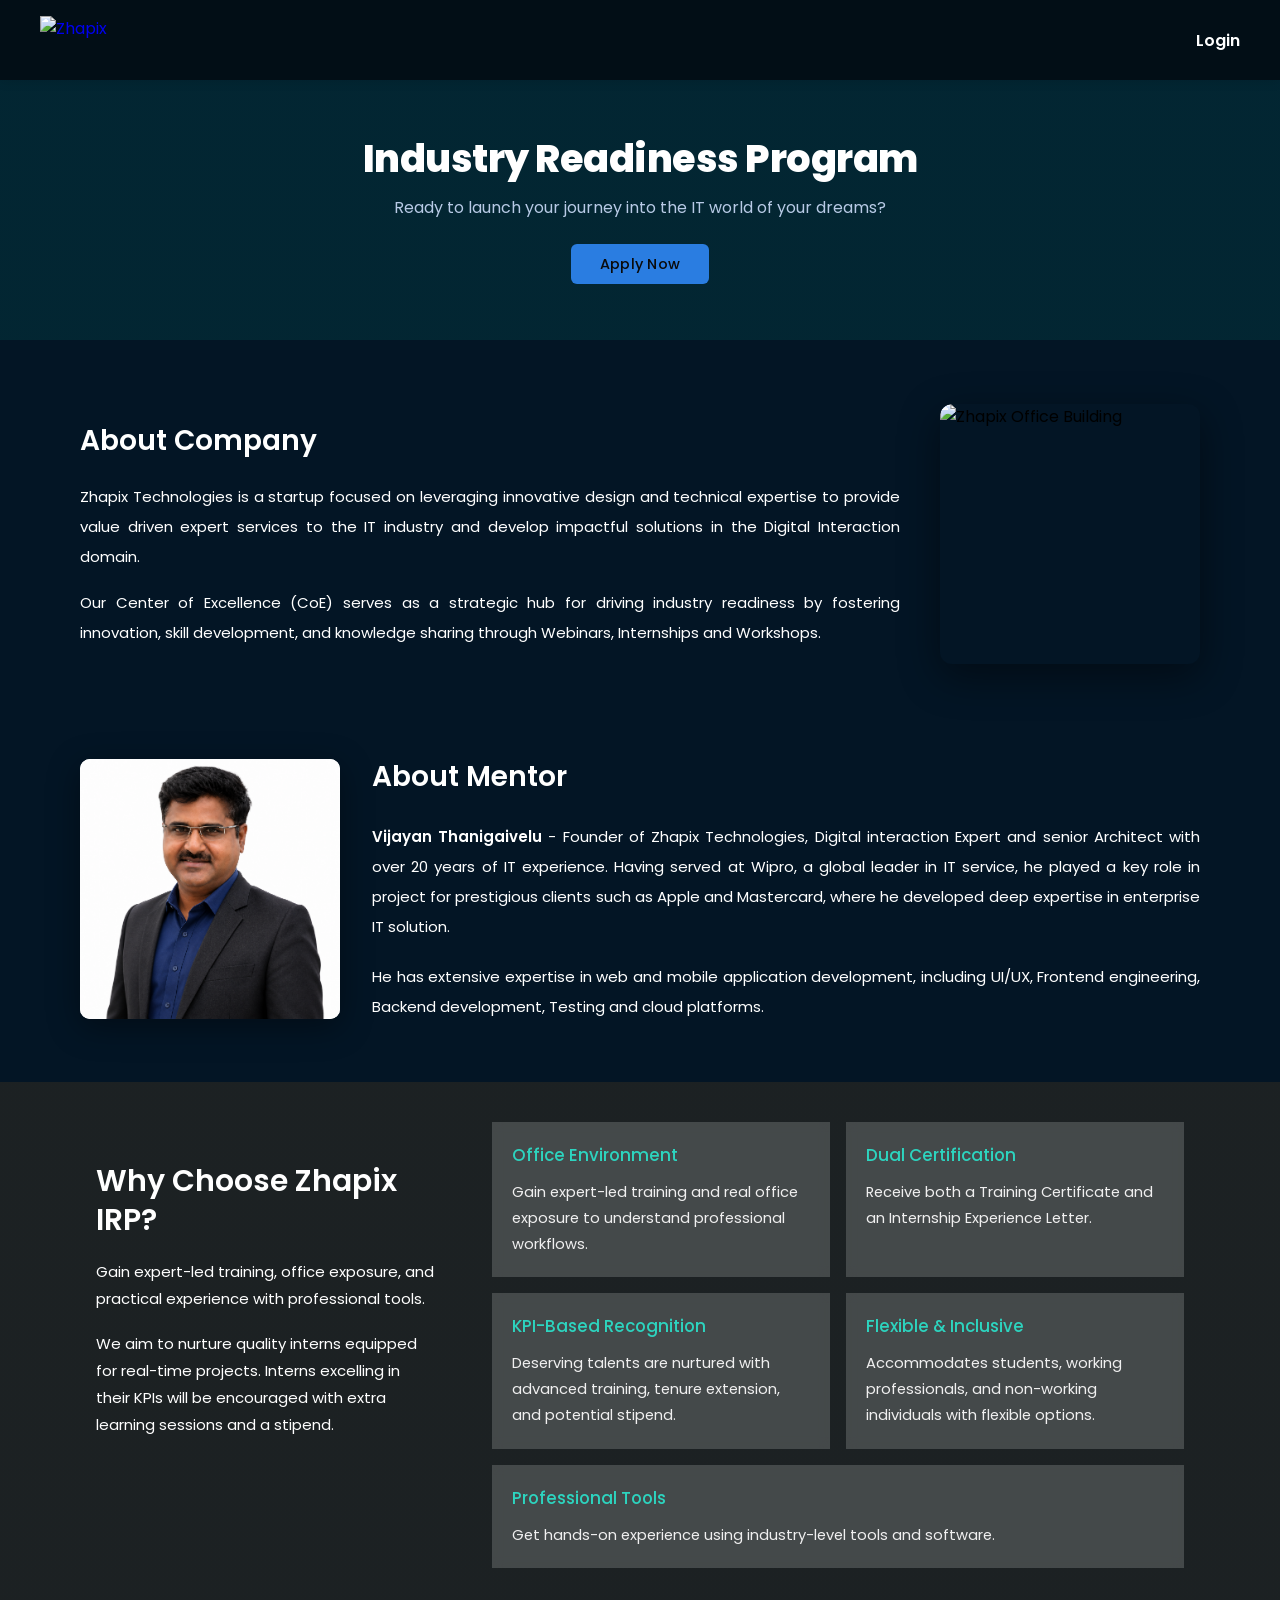
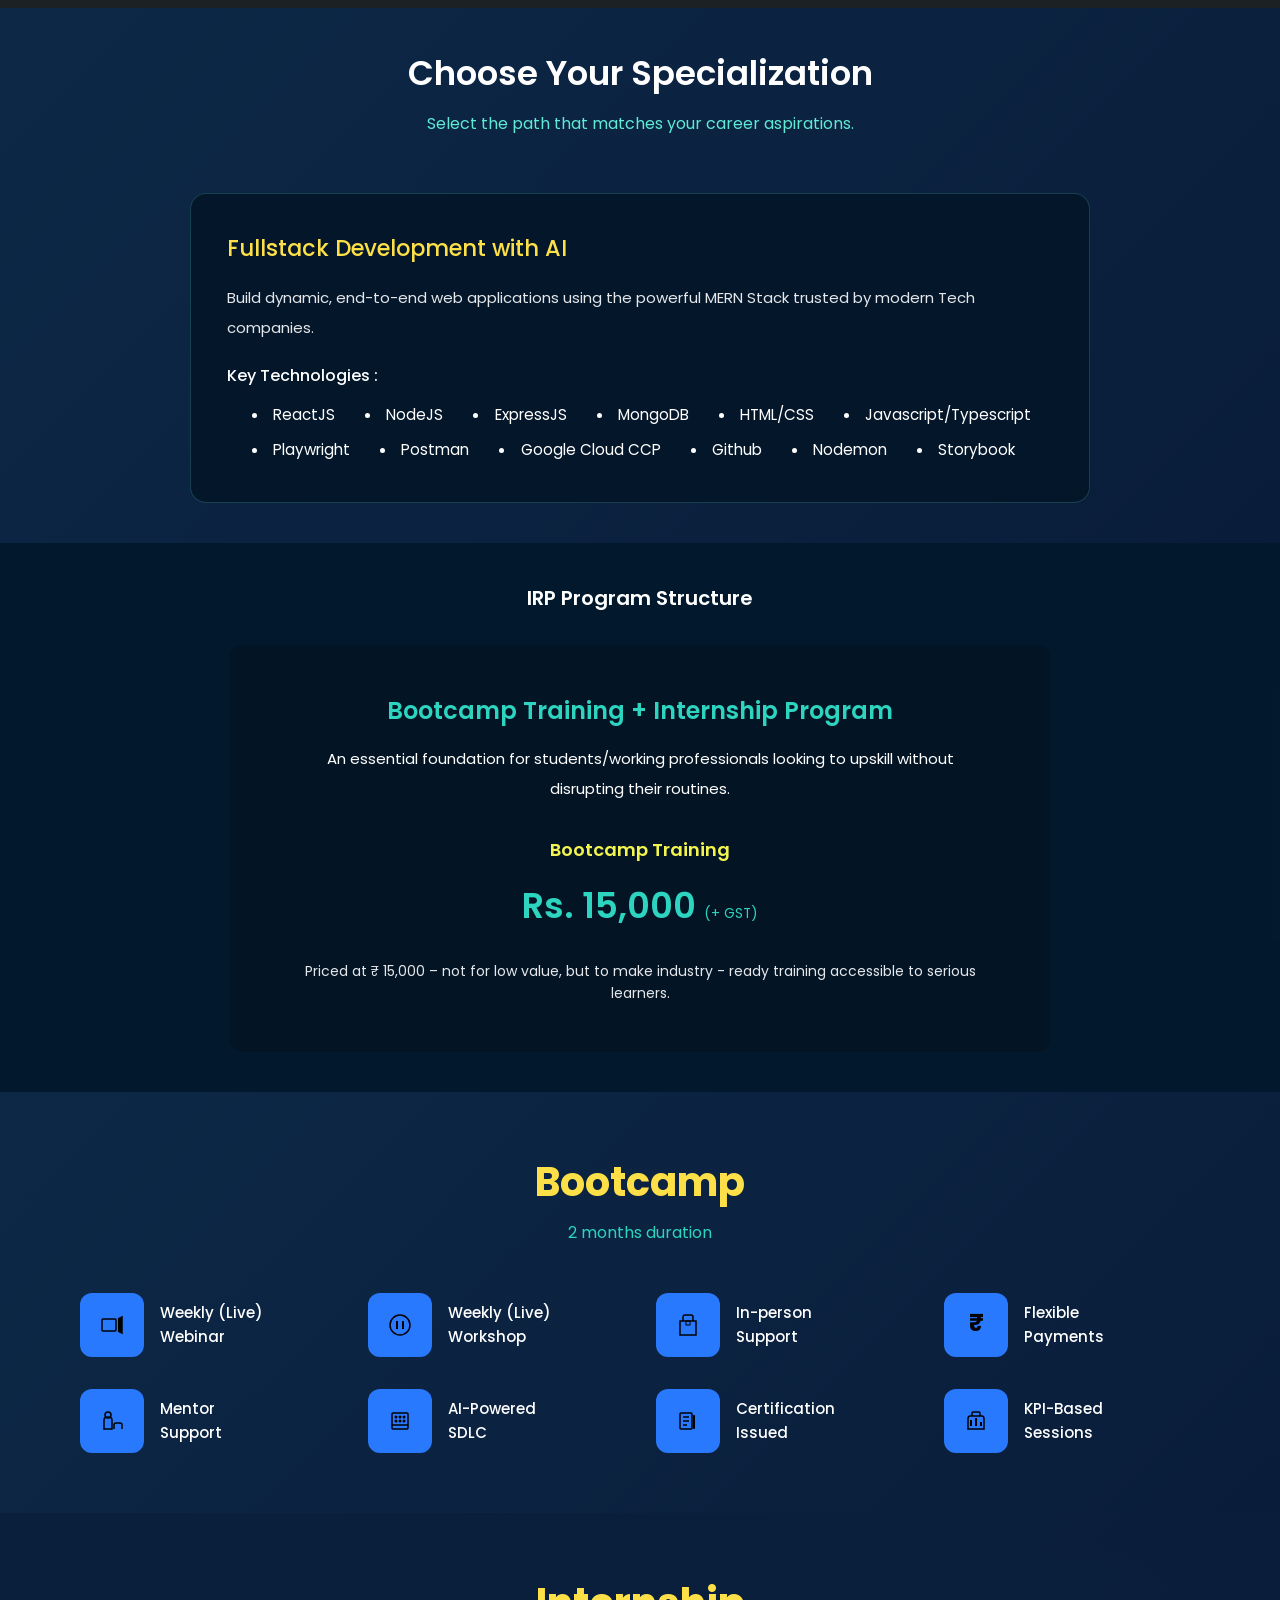
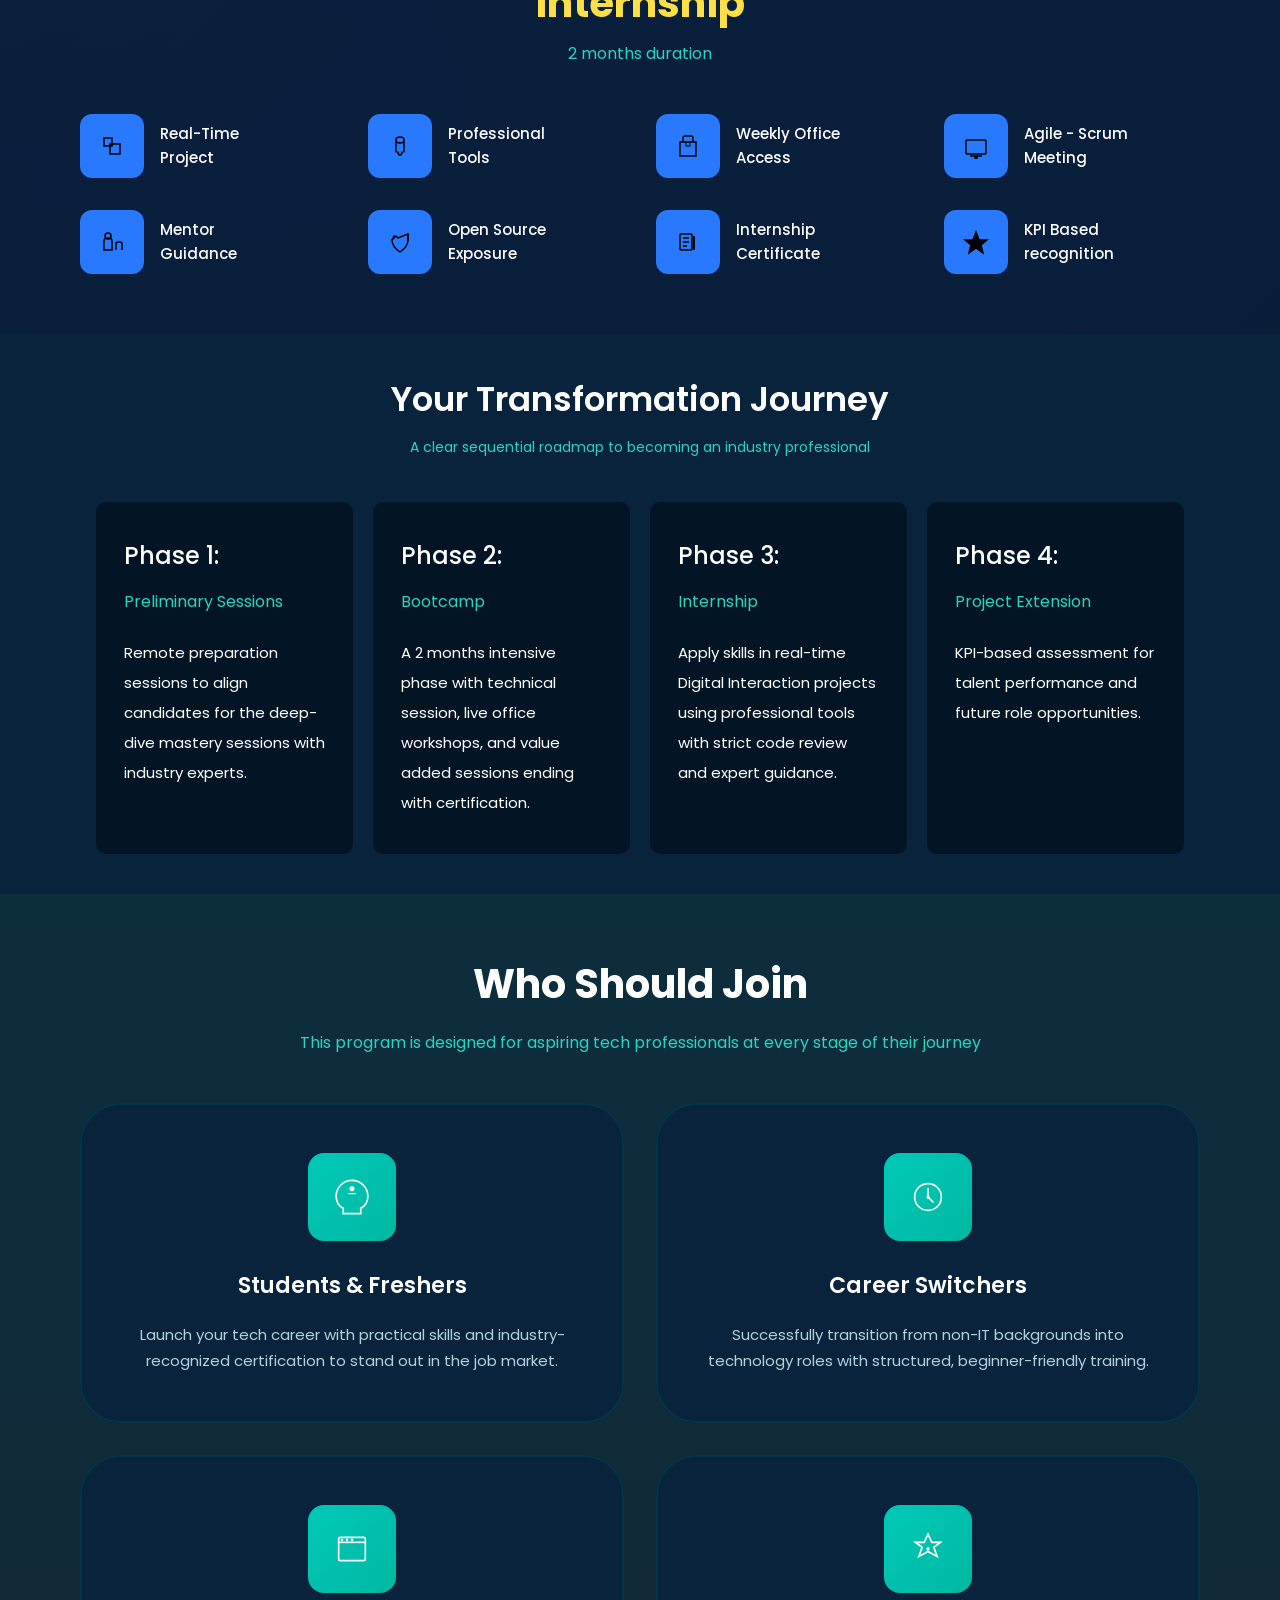
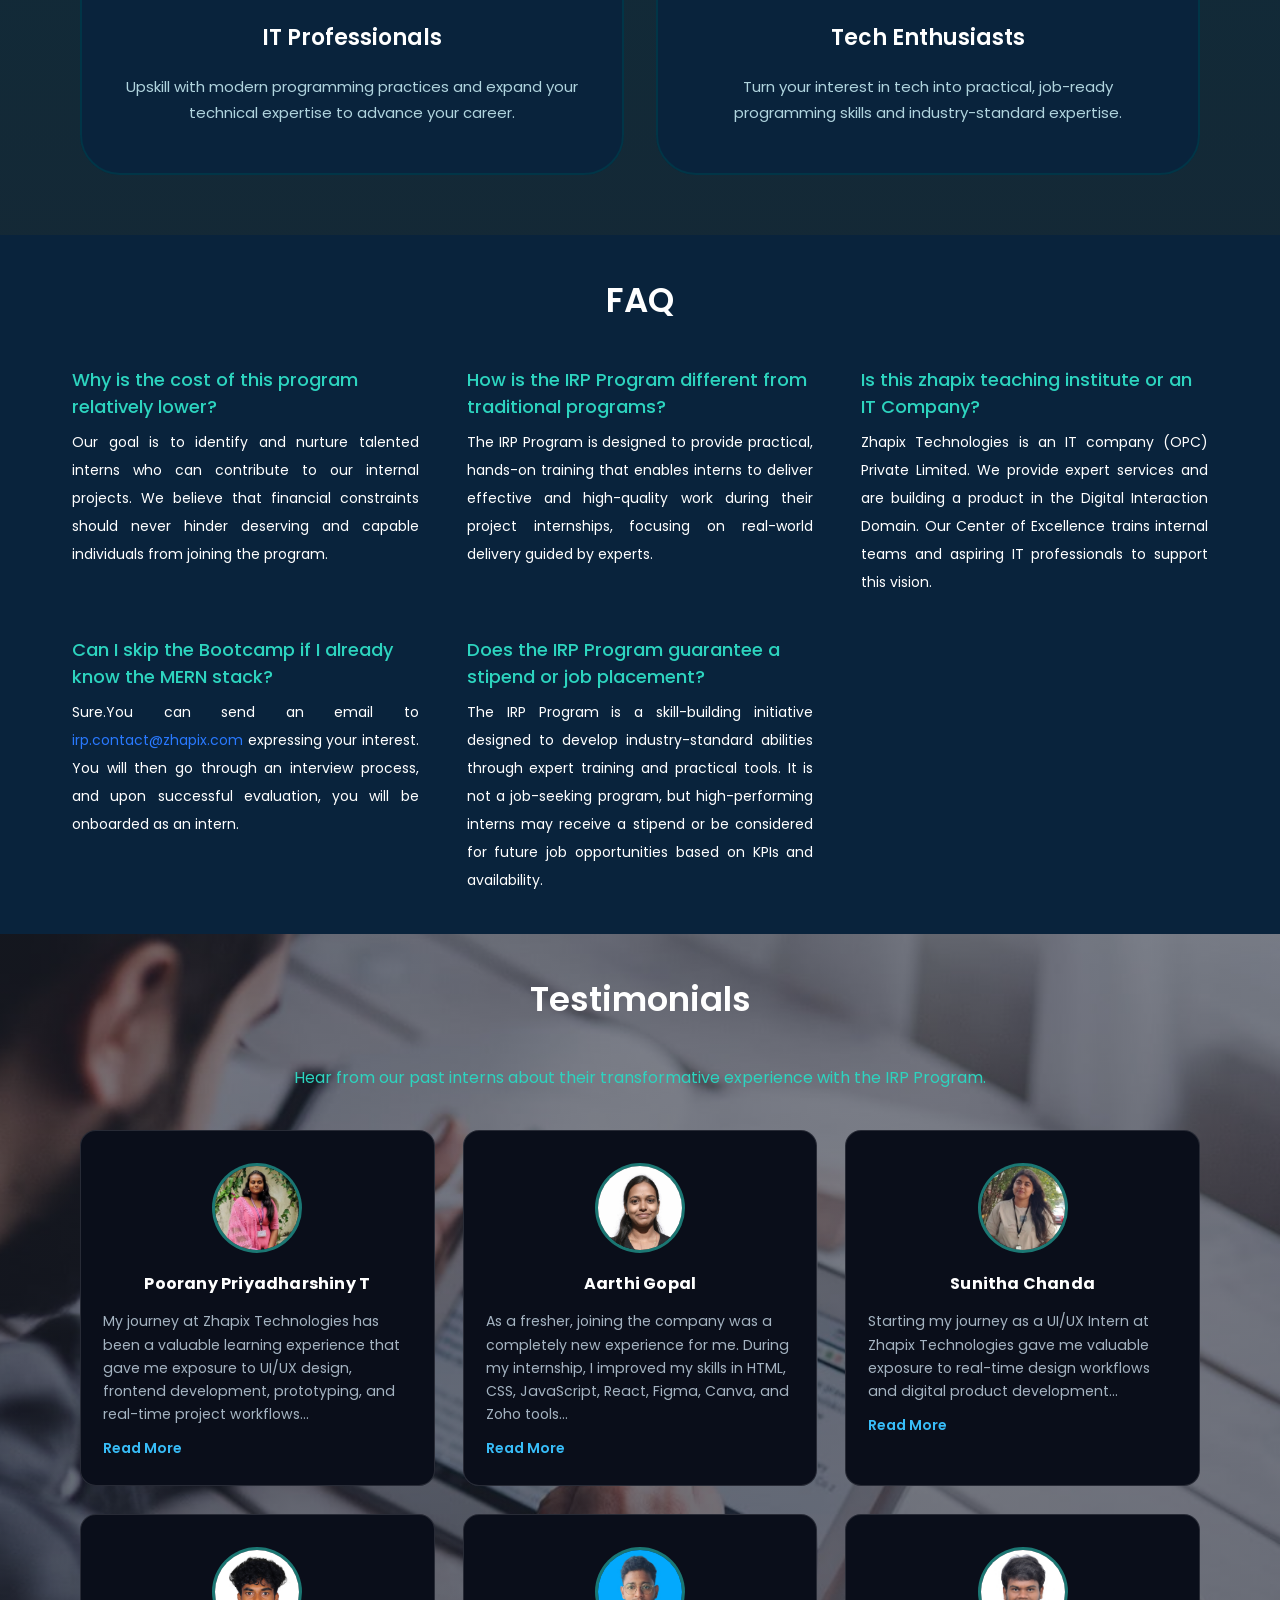
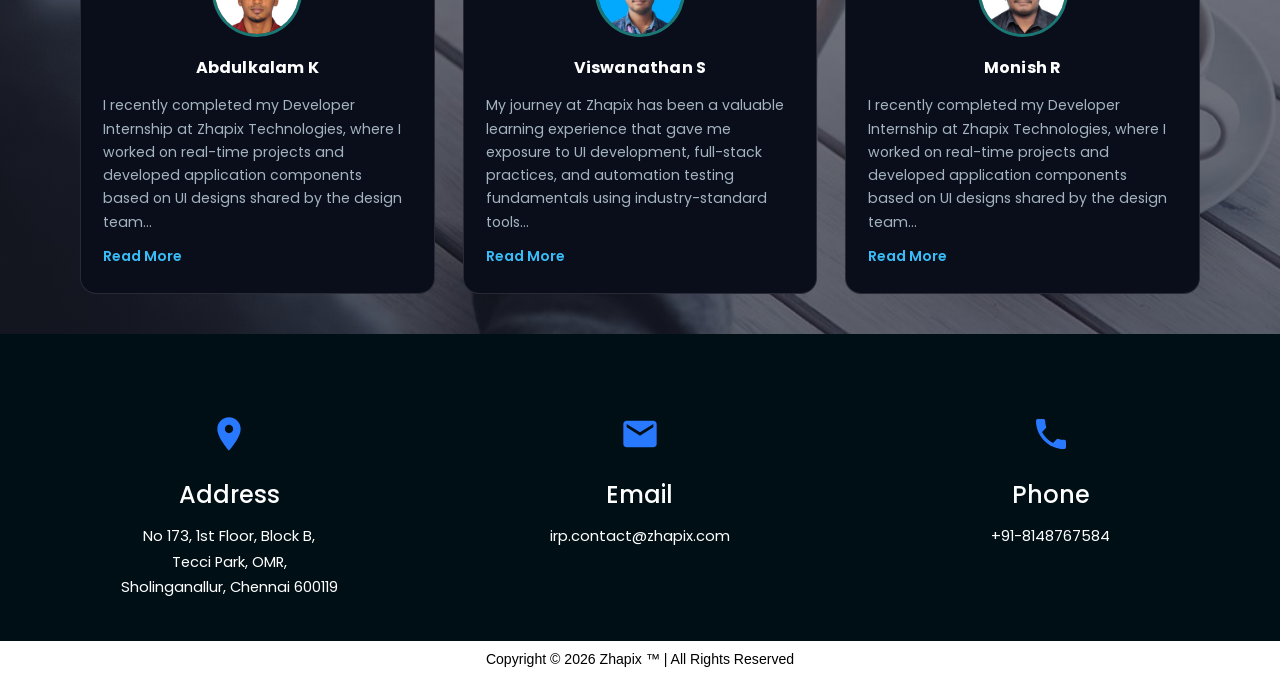
==== commit 354f7be1: "Updates" ====
--- a/index.html
+++ b/index.html
@@ -1,892 +1,891 @@
-<!DOCTYPE html>
-<html lang="en">
-
-<head>
-    <meta charset="UTF-8" />
-    <meta name="viewport" content="width=device-width, initial-scale=1.0" />
-
-    <!-- ── Favicon ── -->
-    <link rel="icon" type="image/png" href="./assets/favicon-Dj7_C4QA.png" />
-
-        <!-- PWA Meta Tags -->
-    <meta name="theme-color" content="#2979ff" />
-    <meta name="description"
-        content="Ready to launch your journey into the IT world of your dreams? Join Zhapix Industry Readiness Program." />
-    <meta name="mobile-web-app-capable" content="yes" />
-    <meta name="apple-mobile-web-app-status-bar-style" content="default" />
-    <meta name="apple-mobile-web-app-title" content="Zhapix IRP" />
-    <meta name="application-name" content="Zhapix IRP" />
-    <meta name="msapplication-TileColor" content="#2979ff" />
-    <meta name="msapplication-config" content="./browserconfig.xml" />
-
-    <!-- PWA Manifest -->
-    <link rel="manifest" href="manifest.json" />
-
-    <title>Industry Readiness Program – Zhapix</title>
-    <link href="https://fonts.googleapis.com/css2?family=Poppins:wght@300;400;700;900&display=swap" rel="stylesheet" />-
-  <link rel="stylesheet" crossorigin href="./assets/index-DdFEYwx-.css">
-</head>
-
-<body>
-
-    <!-- Navigation -->
-    <nav class="navbar" data-testid="navbar">
-        <div class="navbar__container">
-            <a href="#" class="logo" aria-label="Zhapix Home"
-                onclick="event.preventDefault(); window.scrollTo({top: 0, behavior: 'smooth'}); setTimeout(() => location.reload(), 500);"
-                title="Zhapix IRP">
-                <img src="./assets/white-text-logo.png" alt="Zhapix" style="height:49px;width:auto;">
-            </a>
-            <span class="btn-login">Login</span>
-        </div>
-    </nav>
-
-    <section class="hero" data-testid="hero-section">
-
-  <section class="hero-section">
-    <div class="hero-overlay"></div>
-    <div class="hero-content">
-      <h1>Industry Readiness Program</h1>
-      <p>Ready to launch your journey into the IT world of your dreams?</p>
-      <a href="#" class="hero-btn">Apply Now</a>
-    </div>
-  </section>
-
-    <script>
-        // Subtle parallax on mouse move
-        const grid = document.querySelector('.hero__grid');
-        window.appVersion = '1.0.1';
-    
-
-        document.querySelector('.hero').addEventListener('mousemove', e => {
-            const { innerWidth: w, innerHeight: h } = window;
-            const dx = (e.clientX / w - .5) * 14;
-            const dy = (e.clientY / h - .5) * 10;
-            grid.style.transform = `translate(${dx * .4}px, ${dy * .4}px)`;
-        });
-
-        document.querySelector('.hero').addEventListener('mouseleave', () => {
-            grid.style.transform = 'translate(0,0)';
-        });
-
-        // Zoho login function
-        function loginWithZoho() {
-            window.location.href = 'https://app-dev-dot-zhapix-dev.el.r.appspot.com/auth/zoho/login';
-        }
-
-        // Login button click event listener
-        document.addEventListener('DOMContentLoaded', function () {
-            const loginButton = document.querySelector('.btn-login');
-            if (loginButton) {
-                loginButton.addEventListener('click', function (e) {
-                    e.preventDefault();
-                    loginWithZoho();
-                });
-            }
-        });
-    </script>
-
-
-    <!-- ── ABOUT COMPANY SECTION ── -->
-    <section class="about" data-testid="about-company">
-        <div class="about__container">
-            <div class="about__content">
-                <h2 class="about__title">About Company</h2>
-                <p class="about__para">
-                    Zhapix Technologies is a startup focused on leveraging innovative design and technical expertise to
-                    provide value driven expert services to the IT industry and develop impactful solutions in the
-                    Digital
-                    Interaction domain.
-                </p>
-                <p class="about__para">
-                    Our Center of Excellence (CoE) serves as a strategic hub for driving industry readiness by fostering
-                    innovation, skill development, and knowledge sharing through Webinars, Internships and Workshops.
-                </p>
-            </div>
-            <div class="about__image">
-                <img src="./assets/about-building.png" alt="Zhapix Office Building" />
-            </div>
-        </div>
-    </section>
-
-
-    <!-- ── ABOUT MENTOR SECTION ── -->
-    <section class="mentor" data-testid="about-mentor">
-        <div class="mentor__container">
-            <div class="mentor__image">
-                <img src="./assets/mentor.png" alt="Vijayan Thanigaivelu" />
-            </div>
-            <div class="mentor__content">
-                <h2 class="mentor__title">About Mentor</h2>
-                <p class="mentor__para">
-                    <strong>Vijayan Thanigaivelu</strong> - Founder of Zhapix Technologies, Digital interaction Expert
-                    and senior
-                    Architect
-                    with over 20 years of IT experience. Having served at Wipro, a global leader in IT service, he
-                    played a
-                    key role in project for prestigious clients such as Apple and Mastercard, where he developed deep
-                    expertise in enterprise IT solution.
-                </p>
-                <p class="mentor__para">
-                    He has extensive expertise in web and mobile application development, including UI/UX, Frontend
-                    engineering, Backend development, Testing and cloud platforms.
-                </p>
-            </div>
-        </div>
-    </section>
-
-
-    <!-- ── WHY CHOOSE SECTION ── -->
-    <section class="why" data-testid="why-choose">
-        <div class="why__bg"></div>
-        <div class="why__overlay"></div>
-        <div class="why__container">
-
-            <!-- Left: Title + Description -->
-            <div class="why__left">
-                <h2 class="why__title">Why Choose Zhapix IRP?</h2>
-                <p class="why__para">Gain expert-led training, office exposure, and practical experience with
-                    professional
-                    tools.</p>
-                <p class="why__para">We aim to nurture quality interns equipped for real-time projects. Interns
-                    excelling in
-                    their KPIs will be encouraged with extra learning sessions and a stipend.</p>
-            </div>
-
-            <!-- Right: Cards Grid -->
-            <div class="why__grid">
-                <div class="why__card">
-                    <h3 class="why__card-title">Office Environment</h3>
-                    <p class="why__card-text">Gain expert-led training and real office exposure to understand
-                        professional
-                        workflows.</p>
-                </div>
-                <div class="why__card">
-                    <h3 class="why__card-title">Dual Certification</h3>
-                    <p class="why__card-text">Receive both a Training Certificate and an Internship Experience Letter.
-                    </p>
-                </div>
-                <div class="why__card">
-                    <h3 class="why__card-title">KPI-Based Recognition</h3>
-                    <p class="why__card-text">Deserving talents are nurtured with advanced training, tenure extension,
-                        and
-                        potential stipend.</p>
-                </div>
-                <div class="why__card">
-                    <h3 class="why__card-title">Flexible &amp; Inclusive</h3>
-                    <p class="why__card-text">Accommodates students, working professionals, and non-working individuals
-                        with
-                        flexible options.</p>
-                </div>
-                <div class="why__card why__card--wide">
-                    <h3 class="why__card-title">Professional Tools</h3>
-                    <p class="why__card-text">Get hands-on experience using industry-level tools and software.</p>
-                </div>
-            </div>
-
-        </div>
-    </section>
-
-
-    <section class="specialization" data-testid="specialization">
-        <div class="container">
-            <div class="section-header">
-                <h2 class="section-title">Choose Your Specialization</h2>
-                <p class="section-subtitle">Select the path that matches your career aspirations.</p>
-            </div>
-
-            <div class="cards-container">
-                <!-- Fullstack Development Card -->
-                <div class="card">
-                    <h3 class="card-title">Fullstack Development with AI</h3>
-                    <p class="card-description">
-                        Build dynamic, end-to-end web applications using the powerful MERN Stack trusted by modern Tech
-                        companies.
-                    </p>
-                    <div class="technologies">
-                        <p class="tech-label">Key Technologies :</p>
-                        <ul class="tech-list">
-                            <li>ReactJS</li>
-                            <li>NodeJS</li>
-                            <li>ExpressJS</li>
-                            <li>MongoDB</li>
-                            <li>HTML/CSS</li>
-                            <li>Javascript/Typescript</li>
-                            <li>Playwright</li>
-                            <li>Postman</li>
-                            <li>Google Cloud CCP</li>
-                            <li>Github</li>
-                            <li>Nodemon</li>
-                            <li>Storybook</li>
-                    </div>
-                </div>
-
-    </section>
-
-    <!-- ── IRP PROGRAM STRUCTURE SECTION ── -->
-    <section class="irp" data-testid="irp-structure">
-        <div class="irp__bg"></div>
-        <div class="irp__overlay"></div>
-        <div class="irp__container">
-            <h2 class="irp__title">IRP Program Structure</h2>
-
-            <div class="irp__card">
-                <!-- Header -->
-                <p class="irp__tag">Bootcamp Training + Internship Program</p>
-                <p class="irp__desc">An essential foundation for students/working professionals looking to upskill
-                    without
-                    disrupting their routines.</p>
-
-                <!-- Bootcamp -->
-                <h3 class="irp__sub">Bootcamp Training</h3>
-                <p class="irp__price">Rs. 15,000 <span class="irp__gst">(+ GST)</span></p>
-                <p class="irp__price-desc">Priced at ₹ 15,000 – not for low value, but to make industry - ready training accessible to serious learners.</p>
-            </div>
-        </div>
-    </section>
-
-    <!-- ── BOOTCAMP FEATURES SECTION ── -->
-    <section class="bootcamp-features" data-testid="bootcamp-features">
-        <div class="bootcamp-container">
-            <h2 class="bootcamp-title">Bootcamp</h2>
-            <p class="bootcamp-subtitle">2 months duration</p>
-            
-            <div class="features-grid">
-                <div class="feature-card">
-                    <div class="feature-icon">
-                        <svg width="32" height="32" viewBox="0 0 32 32" fill="none" xmlns="http://www.w3.org/2000/svg">
-                            <rect x="6" y="10" width="14" height="12" rx="1" stroke="currentColor" stroke-width="1.5"/>
-                            <path d="M22 10L26 8V24L22 22" stroke="currentColor" stroke-width="1.5" fill="currentColor"/>
-                        </svg>
-                    </div>
-                    <p class="feature-text">Weekly (Live)<br/>Webinar</p>
-                </div>
-
-                <div class="feature-card">
-                    <div class="feature-icon">
-                        <svg width="32" height="32" viewBox="0 0 32 32" fill="none" xmlns="http://www.w3.org/2000/svg">
-                            <circle cx="16" cy="16" r="10" stroke="currentColor" stroke-width="1.5"/>
-                            <rect x="12" y="12" width="2" height="8" fill="currentColor"/>
-                            <rect x="18" y="12" width="2" height="8" fill="currentColor"/>
-                        </svg>
-                    </div>
-                    <p class="feature-text">Weekly (Live)<br/>Workshop</p>
-                </div>
-
-                <div class="feature-card">
-                    <div class="feature-icon">
-                        <svg width="32" height="32" viewBox="0 0 32 32" fill="none" xmlns="http://www.w3.org/2000/svg">
-                            <path d="M8 12H24V26H8V12Z" stroke="currentColor" stroke-width="1.5"/>
-                            <path d="M11 12V8C11 6.89543 11.8954 6 13 6H19C20.1046 6 21 6.89543 21 8V12" stroke="currentColor" stroke-width="1.5"/>
-                            <rect x="14" y="12" width="4" height="4" stroke="currentColor" stroke-width="1"/>
-                        </svg>
-                    </div>
-                    <p class="feature-text">In-person<br/>Support</p>
-                </div>
-
-                <div class="feature-card">
-                    <div class="feature-icon">
-                        <svg width="32" height="32" viewBox="0 0 32 32" fill="none" xmlns="http://www.w3.org/2000/svg">
-                            <text x="16" y="22" font-size="24" font-weight="bold" fill="currentColor" text-anchor="middle">₹</text>
-                        </svg>
-                    </div>
-                    <p class="feature-text">Flexible<br/>Payments</p>
-                </div>
-
-                <div class="feature-card">
-                    <div class="feature-icon">
-                        <svg width="32" height="32" viewBox="0 0 32 32" fill="none" xmlns="http://www.w3.org/2000/svg">
-                            <circle cx="12" cy="10" r="3" stroke="currentColor" stroke-width="1.5"/>
-                            <path d="M8 15C8 13 10 12 12 12C14 12 16 13 16 15V24H8V15Z" stroke="currentColor" stroke-width="1.5"/>
-                            <path d="M18 24V20C18 18.8954 18.8954 18 20 18H24C25.1046 18 26 18.8954 26 20V24" stroke="currentColor" stroke-width="1.5"/>
-                        </svg>
-                    </div>
-                    <p class="feature-text">Mentor<br/>Support</p>
-                </div>
-
-                <div class="feature-card">
-                    <div class="feature-icon">
-                        <svg width="32" height="32" viewBox="0 0 32 32" fill="none" xmlns="http://www.w3.org/2000/svg">
-                            <rect x="8" y="8" width="16" height="16" rx="1" stroke="currentColor" stroke-width="1.5"/>
-                            <circle cx="12" cy="12" r="1.5" fill="currentColor"/>
-                            <circle cx="16" cy="12" r="1.5" fill="currentColor"/>
-                            <circle cx="20" cy="12" r="1.5" fill="currentColor"/>
-                            <circle cx="12" cy="16" r="1.5" fill="currentColor"/>
-                            <circle cx="16" cy="16" r="1.5" fill="currentColor"/>
-                            <circle cx="20" cy="16" r="1.5" fill="currentColor"/>
-                            <path d="M8 20H24" stroke="currentColor" stroke-width="1.5"/>
-                        </svg>
-                    </div>
-                    <p class="feature-text">AI-Powered<br/>SDLC</p>
-                </div>
-
-                <div class="feature-card">
-                    <div class="feature-icon">
-                        <svg width="32" height="32" viewBox="0 0 32 32" fill="none" xmlns="http://www.w3.org/2000/svg">
-                            <rect x="8" y="8" width="12" height="16" rx="1" stroke="currentColor" stroke-width="1.5"/>
-                            <path d="M11 12H17" stroke="currentColor" stroke-width="1.5"/>
-                            <path d="M11 16H17" stroke="currentColor" stroke-width="1.5"/>
-                            <path d="M11 20H15" stroke="currentColor" stroke-width="1.5"/>
-                            <path d="M22 10C21.4477 10 21 10.4477 21 11V23C21 23.5523 21.4477 24 22 24C22.5523 24 23 23.5523 23 23V11C23 10.4477 22.5523 10 22 10Z" fill="currentColor"/>
-                        </svg>
-                    </div>
-                    <p class="feature-text">Certification<br/>Issued</p>
-                </div>
-
-                <div class="feature-card">
-                    <div class="feature-icon">
-                        <svg width="32" height="32" viewBox="0 0 32 32" fill="none" xmlns="http://www.w3.org/2000/svg">
-                            <path d="M8 14C8 12 9 11 10 11H22C23 11 24 12 24 14V24H8V14Z" stroke="currentColor" stroke-width="1.5"/>
-                            <path d="M12 11V8C12 7.44772 12.4477 7 13 7H19C19.5523 7 20 7.44772 20 8V11" stroke="currentColor" stroke-width="1.5"/>
-                            <rect x="10" y="15" width="2" height="6" fill="currentColor"/>
-                            <rect x="15" y="13" width="2" height="8" fill="currentColor"/>
-                            <rect x="20" y="17" width="2" height="4" fill="currentColor"/>
-                        </svg>
-                    </div>
-                    <p class="feature-text">KPI-Based<br/>Sessions</p>
-                </div>
-            </div>
-        </div>
-    </section>
-
-    <!-- ── INTERNSHIP FEATURES SECTION ── -->
-       
-    <section class="internship-features" data-testid="internship-features">
-              <div class="internship-bg"></div>
-        <div class="internship-overlay"></div>
-            <div class="internship-container">
-            <h2 class="internship-title">Internship</h2>
-            <p class="internship-subtitle">2 months duration</p>
-            
-            <div class="features-grid">
-                <div class="feature-card">
-                    <div class="feature-icon">
-                        <svg width="32" height="32" viewBox="0 0 32 32" fill="none" xmlns="http://www.w3.org/2000/svg">
-                            <rect x="8" y="8" width="8" height="8" stroke="currentColor" stroke-width="1.5"/>
-                            <rect x="14" y="14" width="10" height="10" stroke="currentColor" stroke-width="1.5"/>
-                        </svg>
-                    </div>
-                    <p class="feature-text">Real-Time<br/>Project</p>
-                </div>
-
-                <div class="feature-card">
-                    <div class="feature-icon">
-                        <svg width="32" height="32" viewBox="0 0 32 32" fill="none" xmlns="http://www.w3.org/2000/svg">
-                            <path d="M12 10C12 8 14 7 16 7C18 7 20 8 20 10M12 10C12 12 14 13 16 13C18 13 20 12 20 10M12 10V22M20 10V22M14 22C14 24 15 25 16 25C17 25 18 24 18 22" stroke="currentColor" stroke-width="1.5" stroke-linecap="round" stroke-linejoin="round"/>
-                        </svg>
-                    </div>
-                    <p class="feature-text">Professional<br/>Tools</p>
-                </div>
-
-                <div class="feature-card">
-                    <div class="feature-icon">
-                        <svg width="32" height="32" viewBox="0 0 32 32" fill="none" xmlns="http://www.w3.org/2000/svg">
-                            <path d="M8 12H24V26H8V12Z" stroke="currentColor" stroke-width="1.5"/>
-                            <path d="M11 12V8C11 6.89543 11.8954 6 13 6H19C20.1046 6 21 6.89543 21 8V12" stroke="currentColor" stroke-width="1.5"/>
-                            <rect x="14" y="12" width="4" height="4" stroke="currentColor" stroke-width="1"/>
-                        </svg>
-                    </div>
-                    <p class="feature-text">Weekly Office<br/>Access</p>
-                </div>
-
-                <div class="feature-card">
-                    <div class="feature-icon">
-                        <svg width="32" height="32" viewBox="0 0 32 32" fill="none" xmlns="http://www.w3.org/2000/svg">
-                            <rect x="6" y="10" width="20" height="14" rx="1" stroke="currentColor" stroke-width="1.5"/>
-                            <path d="M10 26H22" stroke="currentColor" stroke-width="1.5"/>
-                            <path d="M15 26V28H17V26" stroke="currentColor" stroke-width="1.5"/>
-                        </svg>
-                    </div>
-                    <p class="feature-text">Agile - Scrum<br/>Meeting</p>
-                </div>
-
-                <div class="feature-card">
-                    <div class="feature-icon">
-                        <svg width="32" height="32" viewBox="0 0 32 32" fill="none" xmlns="http://www.w3.org/2000/svg">
-                            <circle cx="12" cy="10" r="3" stroke="currentColor" stroke-width="1.5"/>
-                            <path d="M8 15C8 13 10 12 12 12C14 12 16 13 16 15V24H8V15Z" stroke="currentColor" stroke-width="1.5"/>
-                            <path d="M20 24V18C20 16.8954 20.8954 16 22 16H24C25.1046 16 26 16.8954 26 18V24" stroke="currentColor" stroke-width="1.5"/>
-                        </svg>
-                    </div>
-                    <p class="feature-text">Mentor<br/>Guidance</p>
-                </div>
-
-                <div class="feature-card">
-                    <div class="feature-icon">
-                        <svg width="32" height="32" viewBox="0 0 32 32" fill="none" xmlns="http://www.w3.org/2000/svg">
-                            <path d="M8 14L12 10L14 12L24 8" stroke="currentColor" stroke-width="1.5" stroke-linecap="round" stroke-linejoin="round"/>
-                            <path d="M24 8V14" stroke="currentColor" stroke-width="1.5" stroke-linecap="round"/>
-                            <path d="M10 10L8 14C8 18 10 22 16 26C22 22 24 18 24 14V8" stroke="currentColor" stroke-width="1.5" stroke-linecap="round" stroke-linejoin="round"/>
-                        </svg>
-                    </div>
-                    <p class="feature-text">Open Source<br/>Exposure</p>
-                </div>
-
-                <div class="feature-card">
-                    <div class="feature-icon">
-                        <svg width="32" height="32" viewBox="0 0 32 32" fill="none" xmlns="http://www.w3.org/2000/svg">
-                            <rect x="8" y="8" width="12" height="16" rx="1" stroke="currentColor" stroke-width="1.5"/>
-                            <path d="M11 12H17" stroke="currentColor" stroke-width="1.5"/>
-                            <path d="M11 16H17" stroke="currentColor" stroke-width="1.5"/>
-                            <path d="M11 20H15" stroke="currentColor" stroke-width="1.5"/>
-                            <path d="M22 10C21.4477 10 21 10.4477 21 11V23C21 23.5523 21.4477 24 22 24C22.5523 24 23 23.5523 23 23V11C23 10.4477 22.5523 10 22 10Z" fill="currentColor"/>
-                        </svg>
-                    </div>
-                    <p class="feature-text">Internship<br/>Certificate</p>
-                </div>
-
-                <div class="feature-card">
-                    <div class="feature-icon">
-                        <svg width="32" height="32" viewBox="0 0 32 32" fill="none" xmlns="http://www.w3.org/2000/svg">
-                            <path d="M16 6L19 14H27L21 19L23 27L16 22L9 27L11 19L5 14H13L16 6Z" stroke="currentColor" stroke-width="1.5" fill="currentColor"/>
-                        </svg>
-                    </div>
-                    <p class="feature-text">KPI Based<br/>recognition</p>
-                </div>
-            </div>
-        </div>
-    </section>
-
-    <!-- ── YOUR TRANSFORMATION JOURNEY SECTION ── -->
-    <section class="journey" data-testid="journey">
-        <div class="journey__container">
-            <h2 class="journey__title">Your Transformation Journey</h2>
-            <p class="journey__subtitle">A clear sequential roadmap to becoming an industry professional</p>
-
-            <div class="journey__grid">
-                <div class="journey__card">
-                    <p class="journey__phase">Phase 1:</p>
-                    <p class="journey__phase-name">Preliminary Sessions</p>
-                    <p class="journey__phase-desc">Remote preparation sessions to align candidates for the deep-dive
-                        mastery
-                        sessions with industry experts.</p>
-                </div>
-                <div class="journey__card">
-                    <p class="journey__phase">Phase 2:</p>
-                    <p class="journey__phase-name">Bootcamp</p>
-                    <p class="journey__phase-desc">A 2 months intensive phase with technical session, live office
-                        workshops, and
-                        value added sessions ending with certification.</p>
-                </div>
-                <div class="journey__card">
-                    <p class="journey__phase">Phase 3:</p>
-                    <p class="journey__phase-name">Internship</p>
-                    <p class="journey__phase-desc">Apply skills in real-time Digital Interaction projects using
-                        professional tools
-                        with strict code review and expert guidance.</p>
-                </div>
-                <div class="journey__card">
-                    <p class="journey__phase">Phase 4:</p>
-                    <p class="journey__phase-name">Project Extension</p>
-                    <p class="journey__phase-desc">KPI-based assessment for talent performance and future role
-                        opportunities.</p>
-                </div>
-            </div>
-        </div>
-    </section>
-
-    
-     <!-- ── WHO SHOULD JOIN SECTION ── -->
-<section class="who-should-join" data-testid="who-should-join">
-    <div class="who-should-join__bg"></div>
-    <div class="who-should-join__overlay"></div>
-    <div class="who-should-join__container">
-            <h2 class="who-should-join__title">Who Should Join</h2>
-            <p class="who-should-join__subtitle">This program is designed for aspiring tech professionals at every stage of their journey</p>
-
-            <div class="who-should-join__grid">
-                <div class="who-should-join__card">
-                    <div class="who-should-join__icon">
-                        <svg width="48" height="48" viewBox="0 0 48 48" fill="none" xmlns="http://www.w3.org/2000/svg">
-                            <path d="M24 4C13.5 4 5 12.5 5 23C5 29.5 8.5 35 13.5 37.5V44H34.5V37.5C39.5 35 43 29.5 43 23C43 12.5 34.5 4 24 4Z" stroke="currentColor" stroke-width="2" fill="none"/>
-                            <circle cx="24" cy="14" r="3" fill="currentColor"/>
-                            <path d="M20 20H28" stroke="currentColor" stroke-width="1.5" stroke-linecap="round"/>
-                        </svg>
-                    </div>
-                    <h3 class="who-should-join__card-title">Students & Freshers</h3>
-                    <p class="who-should-join__card-desc">Launch your tech career with practical skills and industry-recognized certification to stand out in the job market.</p>
-                </div>
-
-                <div class="who-should-join__card">
-                    <div class="who-should-join__icon">
-                        <svg width="48" height="48" viewBox="0 0 48 48" fill="none" xmlns="http://www.w3.org/2000/svg">
-                            <path d="M24 8C15 8 8 15 8 24C8 33 15 40 24 40C33 40 40 33 40 24C40 15 33 8 24 8Z" stroke="currentColor" stroke-width="2" fill="none"/>
-                            <path d="M24 14V24L30 30" stroke="currentColor" stroke-width="2" stroke-linecap="round"/>
-                            <circle cx="24" cy="24" r="2" fill="currentColor"/>
-                        </svg>
-                    </div>
-                    <h3 class="who-should-join__card-title">Career Switchers</h3>
-                    <p class="who-should-join__card-desc">Successfully transition from non-IT backgrounds into technology roles with structured, beginner-friendly training.</p>
-                </div>
-
-                <div class="who-should-join__card">
-                    <div class="who-should-join__icon">
-                        <svg width="48" height="48" viewBox="0 0 48 48" fill="none" xmlns="http://www.w3.org/2000/svg">
-                            <rect x="8" y="10" width="32" height="28" rx="2" stroke="currentColor" stroke-width="2" fill="none"/>
-                            <path d="M8 16H40" stroke="currentColor" stroke-width="2"/>
-                            <circle cx="12" cy="13" r="1.5" fill="currentColor"/>
-                            <circle cx="18" cy="13" r="1.5" fill="currentColor"/>
-                            <circle cx="24" cy="13" r="1.5" fill="currentColor"/>
-                        </svg>
-                    </div>
-                    <h3 class="who-should-join__card-title">IT Professionals</h3>
-                    <p class="who-should-join__card-desc">Upskill with modern programming practices and expand your technical expertise to advance your career.</p>
-                </div>
-
-                <div class="who-should-join__card">
-                    <div class="who-should-join__icon">
-                        <svg width="48" height="48" viewBox="0 0 48 48" fill="none" xmlns="http://www.w3.org/2000/svg">
-                            <path d="M24 6L28.5 16H39L31 22L35 33L24 27L13 33L17 22L9 16H19.5L24 6Z" stroke="currentColor" stroke-width="2" fill="none"/>
-                            <circle cx="24" cy="24" r="2" fill="currentColor"/>
-                        </svg>
-                    </div>
-                    <h3 class="who-should-join__card-title">Tech Enthusiasts</h3>
-                    <p class="who-should-join__card-desc">Turn your interest in tech into practical, job-ready programming skills and industry-standard expertise.</p>
-                </div>
-            </div>
-        </div>
-    </section>
-
-   
-    <!-- ── FAQ SECTION ── -->
-    <section class="faq" data-testid="faq">
-        <div class="faq__bg"></div>
-        <div class="faq__overlay"></div>
-        <div class="faq__container">
-            <h2 class="faq__title">FAQ</h2>
-            <div class="faq__grid">
-
-                <div class="faq__item">
-                    <h3 class="faq__q">Why is the cost of this program relatively lower?</h3>
-                    <p class="faq__a">Our goal is to identify and nurture talented interns who can contribute to our
-                        internal
-                        projects. We believe that financial constraints should never hinder deserving and capable
-                        individuals from
-                        joining the program.</p>
-                </div>
-
-                <div class="faq__item">
-                    <h3 class="faq__q">How is the IRP Program different from traditional programs?</h3>
-                    <p class="faq__a">The IRP Program is designed to provide practical, hands-on training that enables
-                        interns to
-                        deliver effective and high-quality work during their project internships, focusing on real-world
-                        delivery
-                        guided by experts.</p>
-                </div>
-
-                <div class="faq__item">
-                    <h3 class="faq__q">Is this zhapix teaching institute or an IT Company?</h3>
-                    <p class="faq__a">Zhapix Technologies is an IT company (OPC) Private Limited. We provide expert
-                        services and
-                        are building a product in the Digital Interaction Domain. Our Center of Excellence trains
-                        internal teams and
-                        aspiring IT professionals to support this vision.</p>
-                </div>
-
-                <div class="faq__item">
-                    <h3 class="faq__q">Can I skip the Bootcamp if I already know the MERN stack?</h3>
-                    <p class="faq__a">Sure.You can send an email to <a
-                            href="mailto:irp.contact@zhapix.com">irp.contact@zhapix.com</a> expressing your interest.
-                        You will then go
-                        through an interview process, and upon successful evaluation, you will be onboarded as an
-                        intern.</p>
-                </div>
-
-                <div class="faq__item">
-                    <h3 class="faq__q">Does the IRP Program guarantee a stipend or job placement?</h3>
-                    <p class="faq__a">The IRP Program is a skill-building initiative designed to develop
-                        industry-standard
-                        abilities through expert training and practical tools. It is not a job-seeking program, but
-                        high-performing
-                        interns may receive a stipend or be considered for future job opportunities based on KPIs and
-                        availability.
-                    </p>
-                </div>
-
-            </div>
-        </div>
-    </section>
-
-     <!-- ── TESTIMONIALS SECTION ── -->
-<section class="testimonials" data-testid="testimonials">
-
-  <!-- Layer 1: Background image -->
-  <div class="testimonials__bg"></div>
-
-  <!-- Layer 2: Gradient color overlay -->
-  <div class="testimonials__overlay"></div>
-
-  <!-- Layer 3: All content goes here -->
-  <div class="testimonials__container">
-    <h2 class="testimonials__title">Testimonials</h2>
-    <p class="testimonials__subtitle">Hear from our past interns about their transformative experience with the IRP Program.</p>
-
-    <div class="testimonial-grid">
-
-      <!-- Card 1: Poorany -->
-      <div class="testimonial-card">
-        <div class="avatar-wrapper">
-          <img src="./assets/Poorany.jpeg" alt="Poorany">
-        </div>
-        <h3 class="user-name">Poorany Priyadharshiny T</h3>
-        <div class="testimonial-content">
-          <p class="testimonial-text">My journey at Zhapix Technologies has been a valuable learning experience that gave me exposure to UI/UX design, frontend development, prototyping, and real-time project workflows...</p>
-          <label for="toggle-poorany" class="read-more-btn">Read More</label>
-        </div>
-      </div>
-
-      <!-- Card 2: Aarthi -->
-      <div class="testimonial-card">
-        <div class="avatar-wrapper">
-          <img src="./assets/Aarthi.jpeg" alt="Aarthi Gopal">
-        </div>
-        <h3 class="user-name">Aarthi Gopal</h3>
-        <div class="testimonial-content">
-          <p class="testimonial-text">As a fresher, joining the company was a completely new experience for me. During my internship, I improved my skills in HTML, CSS, JavaScript, React, Figma, Canva, and Zoho tools...</p>
-          <label for="toggle-aarthi" class="read-more-btn">Read More</label>
-        </div>
-      </div>
-
-      <!-- Card 3: Sunitha -->
-      <div class="testimonial-card">
-        <div class="avatar-wrapper">
-          <img src="./assets/sunitha.jpeg" alt="Sunitha Chanda">
-        </div>
-        <h3 class="user-name">Sunitha Chanda</h3>
-        <div class="testimonial-content">
-          <p class="testimonial-text">Starting my journey as a UI/UX Intern at Zhapix Technologies gave me valuable exposure to real-time design workflows and digital product development...</p>
-          <label for="toggle-sunitha" class="read-more-btn">Read More</label>
-        </div>
-      </div>
-
-      <!-- Card 4: Abdulkalam -->
-      <div class="testimonial-card">
-        <div class="avatar-wrapper">
-          <img src="./assets/abdul.jpeg" alt="Abdulkalam K">
-        </div>
-        <h3 class="user-name">Abdulkalam K</h3>
-        <div class="testimonial-content">
-          <p class="testimonial-text">I recently completed my Developer Internship at Zhapix Technologies, where I worked on real-time projects and developed application components based on UI designs shared by the design team...</p>
-          <label for="toggle-kalam" class="read-more-btn">Read More</label>
-        </div>
-      </div>
-
-      <!-- Card 5: Viswanathan -->
-      <div class="testimonial-card">
-        <div class="avatar-wrapper">
-          <img src="./assets/viswa.jpeg" alt="Viswanathan S">
-        </div>
-        <h3 class="user-name">Viswanathan S</h3>
-        <div class="testimonial-content">
-          <p class="testimonial-text">My journey at Zhapix has been a valuable learning experience that gave me exposure to UI development, full-stack practices, and automation testing fundamentals using industry-standard tools...</p>
-          <label for="toggle-viswa" class="read-more-btn">Read More</label>
-        </div>
-      </div>
-
-      <!-- Card 6: Monish -->
-      <div class="testimonial-card">
-        <div class="avatar-wrapper">
-          <img src="./assets/monish.JPG" alt="Monish R">
-        </div>
-        <h3 class="user-name">Monish R</h3>
-        <div class="testimonial-content">
-          <p class="testimonial-text">I recently completed my Developer Internship at Zhapix Technologies, where I worked on real-time projects and developed application components based on UI designs shared by the design team...</p>
-          <label for="toggle-monish" class="read-more-btn">Read More</label>
-        </div>
-      </div>
-
-    </div><!-- /testimonial-grid -->
-
-
-    <!-- ── MODALS ── -->
-
-    <!-- Modal: Poorany -->
-    <input type="checkbox" id="toggle-poorany" class="modal-toggle">
-    <div class="modal-overlay">
-      <label for="toggle-poorany" class="modal-close-backdrop"></label>
-      <div class="modal-content">
-        <label for="toggle-poorany" class="close-x">&times;</label>
-        <div class="modal-header">
-          <img src="./assets/poorany.jpeg" alt="Poorany">
-          <h3>Poorany Priyadharshiny T</h3>
-        </div>
-        <div class="modal-body">
-          <p>My journey at Zhapix Technologies has been a valuable learning experience that gave me exposure to UI/UX design, frontend development, prototyping, and real-time project workflows. Working in a creative and collaborative environment helped me improve my design thinking, problem-solving, communication, and professional skills.</p>
-          <p>Through live projects, I gained practical experience in creating user-friendly and responsive designs while understanding real workplace workflows. I am sincerely grateful to my colleagues, the entire zhapix team, and especially Vijayan sir for their continuous support and guidance throughout this journey.</p>
-        </div>
-      </div>
-    </div>
-
-    <!-- Modal: Aarthi -->
-    <input type="checkbox" id="toggle-aarthi" class="modal-toggle">
-    <div class="modal-overlay">
-      <label for="toggle-aarthi" class="modal-close-backdrop"></label>
-      <div class="modal-content">
-        <label for="toggle-aarthi" class="close-x">&times;</label>
-        <div class="modal-header">
-            <img src="./assets/Aarthi.jpeg" alt="Aarthi Gopal">
-          <h3>Aarthi Gopal</h3>
-        </div>
-        <div class="modal-body">
-          <p>As a fresher, joining the company was a completely new experience for me. During my internship, I improved my skills in HTML, CSS, JavaScript, React, Figma, Canva, and Zoho tools while learning frontend development and professional workflows.</p>
-          <p>Coming from a B.Com background and later transitioning into MCA, I started learning from scratch and improved through real-time projects and continuous practice. Over these 6 months, I gained valuable industry exposure and practical knowledge. I am thankful to the company for this opportunity and for offering me a permanent employee position after my internship.</p>
-        </div>
-      </div>
-    </div>
-
-    <!-- Modal: Sunitha -->
-    <input type="checkbox" id="toggle-sunitha" class="modal-toggle">
-    <div class="modal-overlay">
-      <label for="toggle-sunitha" class="modal-close-backdrop"></label>
-      <div class="modal-content">
-        <label for="toggle-sunitha" class="close-x">&times;</label>
-        <div class="modal-header">
-          <img src="./assets/sunitha.jpeg" alt="Sunitha">
-          <h3>Sunitha Chanda</h3>
-        </div>
-        <div class="modal-body">
-          <p>Starting my journey as a UI/UX Intern at Zhapix Technologies gave me valuable exposure to real-time design workflows and digital product development. During my internship, I worked on wireframes, UI designs, responsive layouts, and prototypes using tools like Figma, Canva, and Zoho Sites.</p>
-          <p>This experience helped me improve my creativity, problem-solving, and professional skills while understanding real workplace workflows. Moving from an intern role to becoming a UI/UX Engineer has been a meaningful milestone in my career, and I am grateful for the support and learning opportunities throughout this journey.</p>
-        </div>
-      </div>
-    </div>
-
-    <!-- Modal: Abdulkalam -->
-    <input type="checkbox" id="toggle-kalam" class="modal-toggle">
-    <div class="modal-overlay">
-      <label for="toggle-kalam" class="modal-close-backdrop"></label>
-      <div class="modal-content">
-        <label for="toggle-kalam" class="close-x">&times;</label>
-        <div class="modal-header">
-          <img src="./assets/abdul.jpeg" alt="Abdulkalam">
-          <h3>Abdulkalam K</h3>
-        </div>
-        <div class="modal-body">
-          <p>I recently completed my Developer Internship at Zhapix Technologies, where I worked on real-time projects and developed application components based on UI designs shared by the design team.</p>
-          <p>During the internship, I gained practical exposure to coding, project workflows, and the overall IT work environment. I also participated in KT meetings, collaborated with the team, and followed professional work practices such as daily task updates. This experience helped me build a strong foundation in real-time development and grow both technically and professionally.</p>
-        </div>
-      </div>
-    </div>
-
-    <!-- Modal: Viswanathan -->
-    <input type="checkbox" id="toggle-viswa" class="modal-toggle">
-    <div class="modal-overlay">
-      <label for="toggle-viswa" class="modal-close-backdrop"></label>
-      <div class="modal-content">
-        <label for="toggle-viswa" class="close-x">&times;</label>
-        <div class="modal-header">
-          <img src="./assets/viswa.jpeg" alt="Viswanathan">
-          <h3>Viswanathan S</h3>
-        </div>
-        <div class="modal-body">
-          <p>My journey at Zhapix has been a valuable learning experience that gave me exposure to UI development, full-stack practices, and automation testing fundamentals using industry-standard tools.</p>
-          <p>Working in a collaborative environment helped me improve my problem-solving, communication, and professional skills. Through real-time projects, I gained practical knowledge of how solutions are developed, tested, and delivered in a professional workplace. I am truly grateful to my colleagues, the entire Zhapix team, and especially Vijayan sir for their continuous support and guidance throughout this journey.</p>
-        </div>
-      </div>
-    </div>
-
-    <!-- Modal: Monish -->
-    <input type="checkbox" id="toggle-monish" class="modal-toggle">
-    <div class="modal-overlay">
-      <label for="toggle-monish" class="modal-close-backdrop"></label>
-      <div class="modal-content">
-        <label for="toggle-monish" class="close-x">&times;</label>
-        <div class="modal-header">
-          <img src="./assets/monish.JPG" alt="Monish">
-          <h3>Monish R</h3>
-        </div>
-        <div class="modal-body">
-          <p>I recently completed my Developer Internship at Zhapix Technologies, where I worked on real-time projects and developed application components based on UI designs shared by the design team.</p>
-          <p>During the internship, I gained practical exposure to coding, project workflows, and the IT work environment. I also participated in KT meetings, collaborated with the team, and followed professional work practices in daily tasks. This experience helped me build a strong foundation in real-time development and grow both technically and professionally.</p>
-        </div>
-      </div>
-    </div>
-
-  </div><!-- /testimonials__container -->
-</section>
-
-
-
-    <!-- ── FOOTER SECTION ── -->
-    <footer class="footer" data-testid="footer" style="border-top:none;margin-top:0;">
-        <div class="footer__bg"></div>
-        <div class="footer__overlay"></div>
-        <div class="footer__container">
-
-            <div class="footer__item">
-                <div class="footer__icon">
-                    <svg xmlns="http://www.w3.org/2000/svg" width="40" height="40" fill="#2979FF" viewBox="0 0 24 24">
-                        <path
-                            d="M12 2C8.13 2 5 5.13 5 9c0 5.25 7 13 7 13s7-7.75 7-13c0-3.87-3.13-7-7-7zm0 9.5c-1.38 0-2.5-1.12-2.5-2.5S10.62 6.5 12 6.5s2.5 1.12 2.5 2.5S13.38 11.5 12 11.5z" />
-                    </svg>
-                </div>
-                <h3 class="footer__label">Address</h3>
-                <p class="footer__text">No 173, 1st Floor, Block B,<br>Tecci Park, OMR,<br>Sholinganallur, Chennai
-                    600119</p>
-            </div>
-
-            <div class="footer__item">
-                <div class="footer__icon">
-                    <svg xmlns="http://www.w3.org/2000/svg" width="40" height="40" fill="#2979FF" viewBox="0 0 24 24">
-                        <path
-                            d="M20 4H4c-1.1 0-2 .9-2 2v12c0 1.1.9 2 2 2h16c1.1 0 2-.9 2-2V6c0-1.1-.9-2-2-2zm0 4-8 5-8-5V6l8 5 8-5v2z" />
-                    </svg>
-                </div>
-                <h3 class="footer__label">Email</h3>
-                <p class="footer__text"><a href="mailto:irp.contact@zhapix.com"
-                        class="footer__link">irp.contact@zhapix.com</a>
-                </p>
-            </div>
-
-            <div class="footer__item">
-                <div class="footer__icon">
-                    <svg xmlns="http://www.w3.org/2000/svg" width="40" height="40" fill="#2979FF" viewBox="0 0 24 24">
-                        <path
-                            d="M6.62 10.79a15.05 15.05 0 0 0 6.59 6.59l2.2-2.2a1 1 0 0 1 1.01-.24c1.12.37 2.33.57 3.58.57a1 1 0 0 1 1 1V20a1 1 0 0 1-1 1C10.61 21 3 13.39 3 4a1 1 0 0 1 1-1h3.5a1 1 0 0 1 1 1c0 1.25.2 2.46.57 3.58a1 1 0 0 1-.25 1.01l-2.2 2.2z" />
-                    </svg>
-                </div>
-                <h3 class="footer__label">Phone</h3>
-                <p class="footer__text"><a href="tel:+918148767584" class="footer__link">+91-8148767584</a></p>
-            </div>
-
-        </div>
-    </footer>
-
-
-    <div class="footer__copy" data-testid="footer-copy">
-        <p>Copyright © 2026 Zhapix ™ | All Rights Reserved</p>
-    </div>
-
-    <div class="zpcontainer-fluid zpcontainer">
-        <div data-element-id="elm_RaW3UFoQdzSlziyOm8KQDQ" data-element-type="row"
-            class="zprow zprow-container zpalign-items-flex-start zpjustify-content-flex-start zpdefault-section zpdefault-section-bg "
-            data-equal-column="false">
-            <style type="text/css"></style>
-            <div data-element-id="elm_yZby31kijuLhIIBPq1WK4A" data-element-type="column"
-                class="zpelem-col zpcol-12 zpcol-md-12 zpcol-sm-12 zpalign-self- zpdefault-section zpdefault-section-bg ">
+<!DOCTYPE html>
+<html lang="en">
+
+<head>
+    <meta charset="UTF-8" />
+    <meta name="viewport" content="width=device-width, initial-scale=1.0" />
+
+    <!-- ── Favicon ── -->
+    <link rel="icon" type="image/png" href="./assets/favicon-Dj7_C4QA.png" />
+
+        <!-- PWA Meta Tags -->
+    <meta name="theme-color" content="#2979ff" />
+    <meta name="description"
+        content="Ready to launch your journey into the IT world of your dreams? Join Zhapix Industry Readiness Program." />
+    <meta name="mobile-web-app-capable" content="yes" />
+    <meta name="apple-mobile-web-app-status-bar-style" content="default" />
+    <meta name="apple-mobile-web-app-title" content="Zhapix IRP" />
+    <meta name="application-name" content="Zhapix IRP" />
+    <meta name="msapplication-TileColor" content="#2979ff" />
+    <meta name="msapplication-config" content="./browserconfig.xml" />
+
+    <!-- PWA Manifest -->
+    <link rel="manifest" href="manifest.json" />
+
+    <title>Industry Readiness Program – Zhapix</title>
+    <link href="https://fonts.googleapis.com/css2?family=Poppins:wght@300;400;700;900&display=swap" rel="stylesheet" />
+  <link rel="stylesheet" crossorigin href="./assets/index-BZjyV8Lw.css">
+</head>
+
+<body>
+
+    <!-- Navigation -->
+    <nav class="navbar" data-testid="navbar">
+        <div class="navbar__container">
+            <a href="#" class="logo" aria-label="Zhapix Home"
+                onclick="event.preventDefault(); window.scrollTo({top: 0, behavior: 'smooth'}); setTimeout(() => location.reload(), 500);"
+                title="Zhapix IRP">
+                <img src="./assets/white-text-logo.png" alt="Zhapix" style="height:49px;width:auto;">
+            </a>
+            <span class="btn-login">Login</span>
+        </div>
+    </nav>
+
+    <section class="hero" data-testid="hero-section">
+
+  <section class="hero-section">
+    <div class="hero-overlay"></div>
+    <div class="hero-content">
+      <h1>Industry Readiness Program</h1>
+      <p>Ready to launch your journey into the IT world of your dreams?</p>
+      <a href="#" class="hero-btn">Apply Now</a>
+    </div>
+  </section>
+
+    <script>
+        // Subtle parallax on mouse move
+        const grid = document.querySelector('.hero__grid');
+        window.appVersion = '1.0.3-1';
+    
+
+        document.querySelector('.hero').addEventListener('mousemove', e => {
+            const { innerWidth: w, innerHeight: h } = window;
+            const dx = (e.clientX / w - .5) * 14;
+            const dy = (e.clientY / h - .5) * 10;
+            grid.style.transform = `translate(${dx * .4}px, ${dy * .4}px)`;
+        });
+
+        document.querySelector('.hero').addEventListener('mouseleave', () => {
+            grid.style.transform = 'translate(0,0)';
+        });
+
+        // Zoho login function
+        function loginWithZoho() {
+            window.location.href = 'https://app-dev-dot-zhapix-dev.el.r.appspot.com/auth/zoho/login';
+        }
+
+        // Login button click event listener
+        document.addEventListener('DOMContentLoaded', function () {
+            const loginButton = document.querySelector('.btn-login');
+            if (loginButton) {
+                loginButton.addEventListener('click', function (e) {
+                    e.preventDefault();
+                    loginWithZoho();
+                });
+            }
+        });
+    </script>
+
+
+    <!-- ── ABOUT COMPANY SECTION ── -->
+    <section class="about" data-testid="about-company">
+        <div class="about__container">
+            <div class="about__content">
+                <h2 class="about__title">About Company</h2>
+                <p class="about__para">
+                    Zhapix Technologies is a startup focused on leveraging innovative design and technical expertise to
+                    provide value driven expert services to the IT industry and develop impactful solutions in the
+                    Digital
+                    Interaction domain.
+                </p>
+                <p class="about__para">
+                    Our Center of Excellence (CoE) serves as a strategic hub for driving industry readiness by fostering
+                    innovation, skill development, and knowledge sharing through Webinars, Internships and Workshops.
+                </p>
+            </div>
+            <div class="about__image">
+                <img src="./assets/about-building.png" alt="Zhapix Office Building" />
+            </div>
+        </div>
+    </section>
+
+
+    <!-- ── ABOUT MENTOR SECTION ── -->
+    <section class="mentor" data-testid="about-mentor">
+        <div class="mentor__container">
+            <div class="mentor__image">
+                <img src="./assets/mentor.png" alt="Vijayan Thanigaivelu" />
+            </div>
+            <div class="mentor__content">
+                <h2 class="mentor__title">About Mentor</h2>
+                <p class="mentor__para">
+                    <strong>Vijayan Thanigaivelu</strong> - Founder of Zhapix Technologies, Digital interaction Expert
+                    and senior
+                    Architect
+                    with over 20 years of IT experience. Having served at Wipro, a global leader in IT service, he
+                    played a
+                    key role in project for prestigious clients such as Apple and Mastercard, where he developed deep
+                    expertise in enterprise IT solution.
+                </p>
+                <p class="mentor__para">
+                    He has extensive expertise in web and mobile application development, including UI/UX, Frontend
+                    engineering, Backend development, Testing and cloud platforms.
+                </p>
+            </div>
+        </div>
+    </section>
+
+
+    <!-- ── WHY CHOOSE SECTION ── -->
+    <section class="why" data-testid="why-choose">
+        <div class="why__bg"></div>
+        <div class="why__overlay"></div>
+        <div class="why__container">
+
+            <!-- Left: Title + Description -->
+            <div class="why__left">
+                <h2 class="why__title">Why Choose Zhapix IRP?</h2>
+                <p class="why__para">Gain expert-led training, office exposure, and practical experience with
+                    professional
+                    tools.</p>
+                <p class="why__para">We aim to nurture quality interns equipped for real-time projects. Interns
+                    excelling in
+                    their KPIs will be encouraged with extra learning sessions and a stipend.</p>
+            </div>
+
+            <!-- Right: Cards Grid -->
+            <div class="why__grid">
+                <div class="why__card">
+                    <h3 class="why__card-title">Office Environment</h3>
+                    <p class="why__card-text">Gain expert-led training and real office exposure to understand
+                        professional
+                        workflows.</p>
+                </div>
+                <div class="why__card">
+                    <h3 class="why__card-title">Dual Certification</h3>
+                    <p class="why__card-text">Receive both a Training Certificate and an Internship Experience Letter.
+                    </p>
+                </div>
+                <div class="why__card">
+                    <h3 class="why__card-title">KPI-Based Recognition</h3>
+                    <p class="why__card-text">Deserving talents are nurtured with advanced training, tenure extension,
+                        and
+                        potential stipend.</p>
+                </div>
+                <div class="why__card">
+                    <h3 class="why__card-title">Flexible &amp; Inclusive</h3>
+                    <p class="why__card-text">Accommodates students, working professionals, and non-working individuals
+                        with
+                        flexible options.</p>
+                </div>
+                <div class="why__card why__card--wide">
+                    <h3 class="why__card-title">Professional Tools</h3>
+                    <p class="why__card-text">Get hands-on experience using industry-level tools and software.</p>
+                </div>
+            </div>
+
+        </div>
+    </section>
+
+
+    <section class="specialization" data-testid="specialization">
+        <div class="container">
+            <div class="section-header">
+                <h2 class="section-title">Choose Your Specialization</h2>
+                <p class="section-subtitle">Select the path that matches your career aspirations.</p>
+            </div>
+
+            <div class="cards-container">
+                <!-- Fullstack Development Card -->
+                <div class="card">
+                    <h3 class="card-title">Fullstack Development with AI</h3>
+                    <p class="card-description">
+                        Build dynamic, end-to-end web applications using the powerful MERN Stack trusted by modern Tech
+                        companies.
+                    </p>
+                    <div class="technologies">
+                        <p class="tech-label">Key Technologies :</p>
+                        <ul class="tech-list">
+                            <li>ReactJS</li>
+                            <li>NodeJS</li>
+                            <li>ExpressJS</li>
+                            <li>MongoDB</li>
+                            <li>HTML/CSS</li>
+                            <li>Javascript/Typescript</li>
+                            <li>Playwright</li>
+                            <li>Postman</li>
+                            <li>Google Cloud CCP</li>
+                            <li>Github</li>
+                            <li>Nodemon</li>
+                            <li>Storybook</li>
+                    </div>
+                </div>
+
+    </section>
+
+    <!-- ── IRP PROGRAM STRUCTURE SECTION ── -->
+    <section class="irp" data-testid="irp-structure">
+        <div class="irp__bg"></div>
+        <div class="irp__overlay"></div>
+        <div class="irp__container">
+            <h2 class="irp__title">IRP Program Structure</h2>
+
+            <div class="irp__card">
+                <!-- Header -->
+                <p class="irp__tag">Bootcamp Training + Internship Program</p>
+                <p class="irp__desc">An essential foundation for students/working professionals looking to upskill
+                    without
+                    disrupting their routines.</p>
+
+                <!-- Bootcamp -->
+                <h3 class="irp__sub">Bootcamp Training</h3>
+                <p class="irp__price">Rs. 15,000 <span class="irp__gst">(+ GST)</span></p>
+                <p class="irp__price-desc">Priced at ₹ 15,000 – not for low value, but to make industry - ready training accessible to serious learners.</p>
+            </div>
+        </div>
+    </section>
+
+    <!-- ── BOOTCAMP FEATURES SECTION ── -->
+    <section class="bootcamp-features" data-testid="bootcamp-features">
+        <div class="bootcamp-container">
+            <h2 class="bootcamp-title">Bootcamp</h2>
+            <p class="bootcamp-subtitle">2 months duration</p>
+            
+            <div class="features-grid">
+                <div class="feature-card">
+                    <div class="feature-icon">
+                        <svg width="32" height="32" viewBox="0 0 32 32" fill="none" xmlns="http://www.w3.org/2000/svg">
+                            <rect x="6" y="10" width="14" height="12" rx="1" stroke="currentColor" stroke-width="1.5"/>
+                            <path d="M22 10L26 8V24L22 22" stroke="currentColor" stroke-width="1.5" fill="currentColor"/>
+                        </svg>
+                    </div>
+                    <p class="feature-text">Weekly (Live)<br/>Webinar</p>
+                </div>
+
+                <div class="feature-card">
+                    <div class="feature-icon">
+                        <svg width="32" height="32" viewBox="0 0 32 32" fill="none" xmlns="http://www.w3.org/2000/svg">
+                            <circle cx="16" cy="16" r="10" stroke="currentColor" stroke-width="1.5"/>
+                            <rect x="12" y="12" width="2" height="8" fill="currentColor"/>
+                            <rect x="18" y="12" width="2" height="8" fill="currentColor"/>
+                        </svg>
+                    </div>
+                    <p class="feature-text">Weekly (Live)<br/>Workshop</p>
+                </div>
+
+                <div class="feature-card">
+                    <div class="feature-icon">
+                        <svg width="32" height="32" viewBox="0 0 32 32" fill="none" xmlns="http://www.w3.org/2000/svg">
+                            <path d="M8 12H24V26H8V12Z" stroke="currentColor" stroke-width="1.5"/>
+                            <path d="M11 12V8C11 6.89543 11.8954 6 13 6H19C20.1046 6 21 6.89543 21 8V12" stroke="currentColor" stroke-width="1.5"/>
+                            <rect x="14" y="12" width="4" height="4" stroke="currentColor" stroke-width="1"/>
+                        </svg>
+                    </div>
+                    <p class="feature-text">In-person<br/>Support</p>
+                </div>
+
+                <div class="feature-card">
+                    <div class="feature-icon">
+                        <svg width="32" height="32" viewBox="0 0 32 32" fill="none" xmlns="http://www.w3.org/2000/svg">
+                            <text x="16" y="22" font-size="24" font-weight="bold" fill="currentColor" text-anchor="middle">₹</text>
+                        </svg>
+                    </div>
+                    <p class="feature-text">Flexible<br/>Payments</p>
+                </div>
+
+                <div class="feature-card">
+                    <div class="feature-icon">
+                        <svg width="32" height="32" viewBox="0 0 32 32" fill="none" xmlns="http://www.w3.org/2000/svg">
+                            <circle cx="12" cy="10" r="3" stroke="currentColor" stroke-width="1.5"/>
+                            <path d="M8 15C8 13 10 12 12 12C14 12 16 13 16 15V24H8V15Z" stroke="currentColor" stroke-width="1.5"/>
+                            <path d="M18 24V20C18 18.8954 18.8954 18 20 18H24C25.1046 18 26 18.8954 26 20V24" stroke="currentColor" stroke-width="1.5"/>
+                        </svg>
+                    </div>
+                    <p class="feature-text">Mentor<br/>Support</p>
+                </div>
+
+                <div class="feature-card">
+                    <div class="feature-icon">
+                        <svg width="32" height="32" viewBox="0 0 32 32" fill="none" xmlns="http://www.w3.org/2000/svg">
+                            <rect x="8" y="8" width="16" height="16" rx="1" stroke="currentColor" stroke-width="1.5"/>
+                            <circle cx="12" cy="12" r="1.5" fill="currentColor"/>
+                            <circle cx="16" cy="12" r="1.5" fill="currentColor"/>
+                            <circle cx="20" cy="12" r="1.5" fill="currentColor"/>
+                            <circle cx="12" cy="16" r="1.5" fill="currentColor"/>
+                            <circle cx="16" cy="16" r="1.5" fill="currentColor"/>
+                            <circle cx="20" cy="16" r="1.5" fill="currentColor"/>
+                            <path d="M8 20H24" stroke="currentColor" stroke-width="1.5"/>
+                        </svg>
+                    </div>
+                    <p class="feature-text">AI-Powered<br/>SDLC</p>
+                </div>
+
+                <div class="feature-card">
+                    <div class="feature-icon">
+                        <svg width="32" height="32" viewBox="0 0 32 32" fill="none" xmlns="http://www.w3.org/2000/svg">
+                            <rect x="8" y="8" width="12" height="16" rx="1" stroke="currentColor" stroke-width="1.5"/>
+                            <path d="M11 12H17" stroke="currentColor" stroke-width="1.5"/>
+                            <path d="M11 16H17" stroke="currentColor" stroke-width="1.5"/>
+                            <path d="M11 20H15" stroke="currentColor" stroke-width="1.5"/>
+                            <path d="M22 10C21.4477 10 21 10.4477 21 11V23C21 23.5523 21.4477 24 22 24C22.5523 24 23 23.5523 23 23V11C23 10.4477 22.5523 10 22 10Z" fill="currentColor"/>
+                        </svg>
+                    </div>
+                    <p class="feature-text">Certification<br/>Issued</p>
+                </div>
+
+                <div class="feature-card">
+                    <div class="feature-icon">
+                        <svg width="32" height="32" viewBox="0 0 32 32" fill="none" xmlns="http://www.w3.org/2000/svg">
+                            <path d="M8 14C8 12 9 11 10 11H22C23 11 24 12 24 14V24H8V14Z" stroke="currentColor" stroke-width="1.5"/>
+                            <path d="M12 11V8C12 7.44772 12.4477 7 13 7H19C19.5523 7 20 7.44772 20 8V11" stroke="currentColor" stroke-width="1.5"/>
+                            <rect x="10" y="15" width="2" height="6" fill="currentColor"/>
+                            <rect x="15" y="13" width="2" height="8" fill="currentColor"/>
+                            <rect x="20" y="17" width="2" height="4" fill="currentColor"/>
+                        </svg>
+                    </div>
+                    <p class="feature-text">KPI-Based<br/>Sessions</p>
+                </div>
+            </div>
+        </div>
+    </section>
+
+    <!-- ── INTERNSHIP FEATURES SECTION ── -->
+       
+    <section class="internship-features" data-testid="internship-features">
+              <div class="internship-bg"></div>
+        <div class="internship-overlay"></div>
+            <div class="internship-container">
+            <h2 class="internship-title">Internship</h2>
+            <p class="internship-subtitle">2 months duration</p>
+            
+            <div class="features-grid">
+                <div class="feature-card">
+                    <div class="feature-icon">
+                        <svg width="32" height="32" viewBox="0 0 32 32" fill="none" xmlns="http://www.w3.org/2000/svg">
+                            <rect x="8" y="8" width="8" height="8" stroke="currentColor" stroke-width="1.5"/>
+                            <rect x="14" y="14" width="10" height="10" stroke="currentColor" stroke-width="1.5"/>
+                        </svg>
+                    </div>
+                    <p class="feature-text">Real-Time<br/>Project</p>
+                </div>
+
+                <div class="feature-card">
+                    <div class="feature-icon">
+                        <svg width="32" height="32" viewBox="0 0 32 32" fill="none" xmlns="http://www.w3.org/2000/svg">
+                            <path d="M12 10C12 8 14 7 16 7C18 7 20 8 20 10M12 10C12 12 14 13 16 13C18 13 20 12 20 10M12 10V22M20 10V22M14 22C14 24 15 25 16 25C17 25 18 24 18 22" stroke="currentColor" stroke-width="1.5" stroke-linecap="round" stroke-linejoin="round"/>
+                        </svg>
+                    </div>
+                    <p class="feature-text">Professional<br/>Tools</p>
+                </div>
+
+                <div class="feature-card">
+                    <div class="feature-icon">
+                        <svg width="32" height="32" viewBox="0 0 32 32" fill="none" xmlns="http://www.w3.org/2000/svg">
+                            <path d="M8 12H24V26H8V12Z" stroke="currentColor" stroke-width="1.5"/>
+                            <path d="M11 12V8C11 6.89543 11.8954 6 13 6H19C20.1046 6 21 6.89543 21 8V12" stroke="currentColor" stroke-width="1.5"/>
+                            <rect x="14" y="12" width="4" height="4" stroke="currentColor" stroke-width="1"/>
+                        </svg>
+                    </div>
+                    <p class="feature-text">Weekly Office<br/>Access</p>
+                </div>
+
+                <div class="feature-card">
+                    <div class="feature-icon">
+                        <svg width="32" height="32" viewBox="0 0 32 32" fill="none" xmlns="http://www.w3.org/2000/svg">
+                            <rect x="6" y="10" width="20" height="14" rx="1" stroke="currentColor" stroke-width="1.5"/>
+                            <path d="M10 26H22" stroke="currentColor" stroke-width="1.5"/>
+                            <path d="M15 26V28H17V26" stroke="currentColor" stroke-width="1.5"/>
+                        </svg>
+                    </div>
+                    <p class="feature-text">Agile - Scrum<br/>Meeting</p>
+                </div>
+
+                <div class="feature-card">
+                    <div class="feature-icon">
+                        <svg width="32" height="32" viewBox="0 0 32 32" fill="none" xmlns="http://www.w3.org/2000/svg">
+                            <circle cx="12" cy="10" r="3" stroke="currentColor" stroke-width="1.5"/>
+                            <path d="M8 15C8 13 10 12 12 12C14 12 16 13 16 15V24H8V15Z" stroke="currentColor" stroke-width="1.5"/>
+                            <path d="M20 24V18C20 16.8954 20.8954 16 22 16H24C25.1046 16 26 16.8954 26 18V24" stroke="currentColor" stroke-width="1.5"/>
+                        </svg>
+                    </div>
+                    <p class="feature-text">Mentor<br/>Guidance</p>
+                </div>
+
+                <div class="feature-card">
+                    <div class="feature-icon">
+                        <svg width="32" height="32" viewBox="0 0 32 32" fill="none" xmlns="http://www.w3.org/2000/svg">
+                            <path d="M8 14L12 10L14 12L24 8" stroke="currentColor" stroke-width="1.5" stroke-linecap="round" stroke-linejoin="round"/>
+                            <path d="M24 8V14" stroke="currentColor" stroke-width="1.5" stroke-linecap="round"/>
+                            <path d="M10 10L8 14C8 18 10 22 16 26C22 22 24 18 24 14V8" stroke="currentColor" stroke-width="1.5" stroke-linecap="round" stroke-linejoin="round"/>
+                        </svg>
+                    </div>
+                    <p class="feature-text">Open Source<br/>Exposure</p>
+                </div>
+
+                <div class="feature-card">
+                    <div class="feature-icon">
+                        <svg width="32" height="32" viewBox="0 0 32 32" fill="none" xmlns="http://www.w3.org/2000/svg">
+                            <rect x="8" y="8" width="12" height="16" rx="1" stroke="currentColor" stroke-width="1.5"/>
+                            <path d="M11 12H17" stroke="currentColor" stroke-width="1.5"/>
+                            <path d="M11 16H17" stroke="currentColor" stroke-width="1.5"/>
+                            <path d="M11 20H15" stroke="currentColor" stroke-width="1.5"/>
+                            <path d="M22 10C21.4477 10 21 10.4477 21 11V23C21 23.5523 21.4477 24 22 24C22.5523 24 23 23.5523 23 23V11C23 10.4477 22.5523 10 22 10Z" fill="currentColor"/>
+                        </svg>
+                    </div>
+                    <p class="feature-text">Internship<br/>Certificate</p>
+                </div>
+
+                <div class="feature-card">
+                    <div class="feature-icon">
+                        <svg width="32" height="32" viewBox="0 0 32 32" fill="none" xmlns="http://www.w3.org/2000/svg">
+                            <path d="M16 6L19 14H27L21 19L23 27L16 22L9 27L11 19L5 14H13L16 6Z" stroke="currentColor" stroke-width="1.5" fill="currentColor"/>
+                        </svg>
+                    </div>
+                    <p class="feature-text">KPI Based<br/>recognition</p>
+                </div>
+            </div>
+        </div>
+    </section>
+
+    <!-- ── YOUR TRANSFORMATION JOURNEY SECTION ── -->
+    <section class="journey" data-testid="journey">
+        <div class="journey__container">
+            <h2 class="journey__title">Your Transformation Journey</h2>
+            <p class="journey__subtitle">A clear sequential roadmap to becoming an industry professional</p>
+
+            <div class="journey__grid">
+                <div class="journey__card">
+                    <p class="journey__phase">Phase 1:</p>
+                    <p class="journey__phase-name">Preliminary Sessions</p>
+                    <p class="journey__phase-desc">Remote preparation sessions to align candidates for the deep-dive
+                        mastery
+                        sessions with industry experts.</p>
+                </div>
+                <div class="journey__card">
+                    <p class="journey__phase">Phase 2:</p>
+                    <p class="journey__phase-name">Bootcamp</p>
+                    <p class="journey__phase-desc">A 2 months intensive phase with technical session, live office
+                        workshops, and
+                        value added sessions ending with certification.</p>
+                </div>
+                <div class="journey__card">
+                    <p class="journey__phase">Phase 3:</p>
+                    <p class="journey__phase-name">Internship</p>
+                    <p class="journey__phase-desc">Apply skills in real-time Digital Interaction projects using
+                        professional tools
+                        with strict code review and expert guidance.</p>
+                </div>
+                <div class="journey__card">
+                    <p class="journey__phase">Phase 4:</p>
+                    <p class="journey__phase-name">Project Extension</p>
+                    <p class="journey__phase-desc">KPI-based assessment for talent performance and future role
+                        opportunities.</p>
+                </div>
+            </div>
+        </div>
+    </section>
+
+    
+     <!-- ── WHO SHOULD JOIN SECTION ── -->
+<section class="who-should-join" data-testid="who-should-join">
+    <div class="who-should-join__bg"></div>
+    <div class="who-should-join__overlay"></div>
+    <div class="who-should-join__container">
+            <h2 class="who-should-join__title">Who Should Join</h2>
+            <p class="who-should-join__subtitle">This program is designed for aspiring tech professionals at every stage of their journey</p>
+
+            <div class="who-should-join__grid">
+                <div class="who-should-join__card">
+                    <div class="who-should-join__icon">
+                        <svg width="48" height="48" viewBox="0 0 48 48" fill="none" xmlns="http://www.w3.org/2000/svg">
+                            <path d="M24 4C13.5 4 5 12.5 5 23C5 29.5 8.5 35 13.5 37.5V44H34.5V37.5C39.5 35 43 29.5 43 23C43 12.5 34.5 4 24 4Z" stroke="currentColor" stroke-width="2" fill="none"/>
+                            <circle cx="24" cy="14" r="3" fill="currentColor"/>
+                            <path d="M20 20H28" stroke="currentColor" stroke-width="1.5" stroke-linecap="round"/>
+                        </svg>
+                    </div>
+                    <h3 class="who-should-join__card-title">Students & Freshers</h3>
+                    <p class="who-should-join__card-desc">Launch your tech career with practical skills and industry-recognized certification to stand out in the job market.</p>
+                </div>
+
+                <div class="who-should-join__card">
+                    <div class="who-should-join__icon">
+                        <svg width="48" height="48" viewBox="0 0 48 48" fill="none" xmlns="http://www.w3.org/2000/svg">
+                            <path d="M24 8C15 8 8 15 8 24C8 33 15 40 24 40C33 40 40 33 40 24C40 15 33 8 24 8Z" stroke="currentColor" stroke-width="2" fill="none"/>
+                            <path d="M24 14V24L30 30" stroke="currentColor" stroke-width="2" stroke-linecap="round"/>
+                            <circle cx="24" cy="24" r="2" fill="currentColor"/>
+                        </svg>
+                    </div>
+                    <h3 class="who-should-join__card-title">Career Switchers</h3>
+                    <p class="who-should-join__card-desc">Successfully transition from non-IT backgrounds into technology roles with structured, beginner-friendly training.</p>
+                </div>
+
+                <div class="who-should-join__card">
+                    <div class="who-should-join__icon">
+                        <svg width="48" height="48" viewBox="0 0 48 48" fill="none" xmlns="http://www.w3.org/2000/svg">
+                            <rect x="8" y="10" width="32" height="28" rx="2" stroke="currentColor" stroke-width="2" fill="none"/>
+                            <path d="M8 16H40" stroke="currentColor" stroke-width="2"/>
+                            <circle cx="12" cy="13" r="1.5" fill="currentColor"/>
+                            <circle cx="18" cy="13" r="1.5" fill="currentColor"/>
+                            <circle cx="24" cy="13" r="1.5" fill="currentColor"/>
+                        </svg>
+                    </div>
+                    <h3 class="who-should-join__card-title">IT Professionals</h3>
+                    <p class="who-should-join__card-desc">Upskill with modern programming practices and expand your technical expertise to advance your career.</p>
+                </div>
+
+                <div class="who-should-join__card">
+                    <div class="who-should-join__icon">
+                        <svg width="48" height="48" viewBox="0 0 48 48" fill="none" xmlns="http://www.w3.org/2000/svg">
+                            <path d="M24 6L28.5 16H39L31 22L35 33L24 27L13 33L17 22L9 16H19.5L24 6Z" stroke="currentColor" stroke-width="2" fill="none"/>
+                            <circle cx="24" cy="24" r="2" fill="currentColor"/>
+                        </svg>
+                    </div>
+                    <h3 class="who-should-join__card-title">Tech Enthusiasts</h3>
+                    <p class="who-should-join__card-desc">Turn your interest in tech into practical, job-ready programming skills and industry-standard expertise.</p>
+                </div>
+            </div>
+        </div>
+    </section>
+
+   
+    <!-- ── FAQ SECTION ── -->
+    <section class="faq" data-testid="faq">
+        <div class="faq__bg"></div>
+        <div class="faq__overlay"></div>
+        <div class="faq__container">
+            <h2 class="faq__title">FAQ</h2>
+            <div class="faq__grid">
+
+                <div class="faq__item">
+                    <h3 class="faq__q">Why is the cost of this program relatively lower?</h3>
+                    <p class="faq__a">Our goal is to identify and nurture talented interns who can contribute to our
+                        internal
+                        projects. We believe that financial constraints should never hinder deserving and capable
+                        individuals from
+                        joining the program.</p>
+                </div>
+
+                <div class="faq__item">
+                    <h3 class="faq__q">How is the IRP Program different from traditional programs?</h3>
+                    <p class="faq__a">The IRP Program is designed to provide practical, hands-on training that enables
+                        interns to
+                        deliver effective and high-quality work during their project internships, focusing on real-world
+                        delivery
+                        guided by experts.</p>
+                </div>
+
+                <div class="faq__item">
+                    <h3 class="faq__q">Is this zhapix teaching institute or an IT Company?</h3>
+                    <p class="faq__a">Zhapix Technologies is an IT company (OPC) Private Limited. We provide expert
+                        services and
+                        are building a product in the Digital Interaction Domain. Our Center of Excellence trains
+                        internal teams and
+                        aspiring IT professionals to support this vision.</p>
+                </div>
+
+                <div class="faq__item">
+                    <h3 class="faq__q">Can I skip the Bootcamp if I already know the MERN stack?</h3>
+                    <p class="faq__a">Sure.You can send an email to <a
+                            href="mailto:irp.contact@zhapix.com">irp.contact@zhapix.com</a> expressing your interest.
+                        You will then go
+                        through an interview process, and upon successful evaluation, you will be onboarded as an
+                        intern.</p>
+                </div>
+
+                <div class="faq__item">
+                    <h3 class="faq__q">Does the IRP Program guarantee a stipend or job placement?</h3>
+                    <p class="faq__a">The IRP Program is a skill-building initiative designed to develop
+                        industry-standard
+                        abilities through expert training and practical tools. It is not a job-seeking program, but
+                        high-performing
+                        interns may receive a stipend or be considered for future job opportunities based on KPIs and
+                        availability.
+                    </p>
+                </div>
+
+            </div>
+        </div>
+    </section>
+
+     <!-- ── TESTIMONIALS SECTION ── -->
+<section class="testimonials" data-testid="testimonials">
+
+  <!-- Layer 1: Background image -->
+  <div class="testimonials__bg"></div>
+
+  <!-- Layer 2: Gradient color overlay -->
+  <div class="testimonials__overlay"></div>
+
+  <!-- Layer 3: All content goes here -->
+  <div class="testimonials__container">
+    <h2 class="testimonials__title">Testimonials</h2>
+    <p class="testimonials__subtitle">Hear from our past interns about their transformative experience with the IRP Program.</p>
+
+    <div class="testimonial-grid">
+
+      <!-- Card 1: Poorany -->
+      <div class="testimonial-card">
+        <div class="avatar-wrapper">
+          <img src="./assets/Poorany.jpeg" alt="Poorany">
+        </div>
+        <h3 class="user-name">Poorany Priyadharshiny T</h3>
+        <div class="testimonial-content">
+          <p class="testimonial-text">My journey at Zhapix Technologies has been a valuable learning experience that gave me exposure to UI/UX design, frontend development, prototyping, and real-time project workflows...</p>
+          <label for="toggle-poorany" class="read-more-btn">Read More</label>
+        </div>
+      </div>
+
+      <!-- Card 2: Aarthi -->
+      <div class="testimonial-card">
+        <div class="avatar-wrapper">
+          <img src="./assets/Aarthi.jpeg" alt="Aarthi Gopal">
+        </div>
+        <h3 class="user-name">Aarthi Gopal</h3>
+        <div class="testimonial-content">
+          <p class="testimonial-text">As a fresher, joining the company was a completely new experience for me. During my internship, I improved my skills in HTML, CSS, JavaScript, React, Figma, Canva, and Zoho tools...</p>
+          <label for="toggle-aarthi" class="read-more-btn">Read More</label>
+        </div>
+      </div>
+
+      <!-- Card 3: Sunitha -->
+      <div class="testimonial-card">
+        <div class="avatar-wrapper">
+          <img src="./assets/sunitha.jpeg" alt="Sunitha Chanda">
+        </div>
+        <h3 class="user-name">Sunitha Chanda</h3>
+        <div class="testimonial-content">
+          <p class="testimonial-text">Starting my journey as a UI/UX Intern at Zhapix Technologies gave me valuable exposure to real-time design workflows and digital product development...</p>
+          <label for="toggle-sunitha" class="read-more-btn">Read More</label>
+        </div>
+      </div>
+
+      <!-- Card 4: Abdulkalam -->
+      <div class="testimonial-card">
+        <div class="avatar-wrapper">
+          <img src="./assets/abdul.jpeg" alt="Abdulkalam K">
+        </div>
+        <h3 class="user-name">Abdulkalam K</h3>
+        <div class="testimonial-content">
+          <p class="testimonial-text">I recently completed my Developer Internship at Zhapix Technologies, where I worked on real-time projects and developed application components based on UI designs shared by the design team...</p>
+          <label for="toggle-kalam" class="read-more-btn">Read More</label>
+        </div>
+      </div>
+
+      <!-- Card 5: Viswanathan -->
+      <div class="testimonial-card">
+        <div class="avatar-wrapper">
+          <img src="./assets/viswa.jpeg" alt="Viswanathan S">
+        </div>
+        <h3 class="user-name">Viswanathan S</h3>
+        <div class="testimonial-content">
+          <p class="testimonial-text">My journey at Zhapix has been a valuable learning experience that gave me exposure to UI development, full-stack practices, and automation testing fundamentals using industry-standard tools...</p>
+          <label for="toggle-viswa" class="read-more-btn">Read More</label>
+        </div>
+      </div>
+
+      <!-- Card 6: Monish -->
+      <div class="testimonial-card">
+        <div class="avatar-wrapper">
+          <img src="./assets/monish.JPG" alt="Monish R">
+        </div>
+        <h3 class="user-name">Monish R</h3>
+        <div class="testimonial-content">
+          <p class="testimonial-text">I recently completed my Developer Internship at Zhapix Technologies, where I worked on real-time projects and developed application components based on UI designs shared by the design team...</p>
+          <label for="toggle-monish" class="read-more-btn">Read More</label>
+        </div>
+      </div>
+
+    </div><!-- /testimonial-grid -->
+
+
+    <!-- ── MODALS ── -->
+
+    <!-- Modal: Poorany -->
+    <input type="checkbox" id="toggle-poorany" class="modal-toggle">
+    <div class="modal-overlay">
+      <label for="toggle-poorany" class="modal-close-backdrop"></label>
+      <div class="modal-content">
+        <label for="toggle-poorany" class="close-x">&times;</label>
+        <div class="modal-header">
+          <img src="./assets/poorany.jpeg" alt="Poorany">
+          <h3>Poorany Priyadharshiny T</h3>
+        </div>
+        <div class="modal-body">
+          <p>My journey at Zhapix Technologies has been a valuable learning experience that gave me exposure to UI/UX design, frontend development, prototyping, and real-time project workflows. Working in a creative and collaborative environment helped me improve my design thinking, problem-solving, communication, and professional skills.</p>
+          <p>Through live projects, I gained practical experience in creating user-friendly and responsive designs while understanding real workplace workflows. I am sincerely grateful to my colleagues, the entire zhapix team, and especially Vijayan sir for their continuous support and guidance throughout this journey.</p>
+        </div>
+      </div>
+    </div>
+
+    <!-- Modal: Aarthi -->
+    <input type="checkbox" id="toggle-aarthi" class="modal-toggle">
+    <div class="modal-overlay">
+      <label for="toggle-aarthi" class="modal-close-backdrop"></label>
+      <div class="modal-content">
+        <label for="toggle-aarthi" class="close-x">&times;</label>
+        <div class="modal-header">
+            <img src="./assets/Aarthi.jpeg" alt="Aarthi Gopal">
+          <h3>Aarthi Gopal</h3>
+        </div>
+        <div class="modal-body">
+          <p>As a fresher, joining the company was a completely new experience for me. During my internship, I improved my skills in HTML, CSS, JavaScript, React, Figma, Canva, and Zoho tools while learning frontend development and professional workflows.</p>
+          <p>Coming from a B.Com background and later transitioning into MCA, I started learning from scratch and improved through real-time projects and continuous practice. Over these 6 months, I gained valuable industry exposure and practical knowledge. I am thankful to the company for this opportunity and for offering me a permanent employee position after my internship.</p>
+        </div>
+      </div>
+    </div>
+
+    <!-- Modal: Sunitha -->
+    <input type="checkbox" id="toggle-sunitha" class="modal-toggle">
+    <div class="modal-overlay">
+      <label for="toggle-sunitha" class="modal-close-backdrop"></label>
+      <div class="modal-content">
+        <label for="toggle-sunitha" class="close-x">&times;</label>
+        <div class="modal-header">
+          <img src="./assets/sunitha.jpeg" alt="Sunitha">
+          <h3>Sunitha Chanda</h3>
+        </div>
+        <div class="modal-body">
+          <p>Starting my journey as a UI/UX Intern at Zhapix Technologies gave me valuable exposure to real-time design workflows and digital product development. During my internship, I worked on wireframes, UI designs, responsive layouts, and prototypes using tools like Figma, Canva, and Zoho Sites.</p>
+          <p>This experience helped me improve my creativity, problem-solving, and professional skills while understanding real workplace workflows. Moving from an intern role to becoming a UI/UX Engineer has been a meaningful milestone in my career, and I am grateful for the support and learning opportunities throughout this journey.</p>
+        </div>
+      </div>
+    </div>
+
+    <!-- Modal: Abdulkalam -->
+    <input type="checkbox" id="toggle-kalam" class="modal-toggle">
+    <div class="modal-overlay">
+      <label for="toggle-kalam" class="modal-close-backdrop"></label>
+      <div class="modal-content">
+        <label for="toggle-kalam" class="close-x">&times;</label>
+        <div class="modal-header">
+          <img src="./assets/abdul.jpeg" alt="Abdulkalam">
+          <h3>Abdulkalam K</h3>
+        </div>
+        <div class="modal-body">
+          <p>I recently completed my Developer Internship at Zhapix Technologies, where I worked on real-time projects and developed application components based on UI designs shared by the design team.</p>
+          <p>During the internship, I gained practical exposure to coding, project workflows, and the overall IT work environment. I also participated in KT meetings, collaborated with the team, and followed professional work practices such as daily task updates. This experience helped me build a strong foundation in real-time development and grow both technically and professionally.</p>
+        </div>
+      </div>
+    </div>
+
+    <!-- Modal: Viswanathan -->
+    <input type="checkbox" id="toggle-viswa" class="modal-toggle">
+    <div class="modal-overlay">
+      <label for="toggle-viswa" class="modal-close-backdrop"></label>
+      <div class="modal-content">
+        <label for="toggle-viswa" class="close-x">&times;</label>
+        <div class="modal-header">
+          <img src="./assets/viswa.jpeg" alt="Viswanathan">
+          <h3>Viswanathan S</h3>
+        </div>
+        <div class="modal-body">
+          <p>My journey at Zhapix has been a valuable learning experience that gave me exposure to UI development, full-stack practices, and automation testing fundamentals using industry-standard tools.</p>
+          <p>Working in a collaborative environment helped me improve my problem-solving, communication, and professional skills. Through real-time projects, I gained practical knowledge of how solutions are developed, tested, and delivered in a professional workplace. I am truly grateful to my colleagues, the entire Zhapix team, and especially Vijayan sir for their continuous support and guidance throughout this journey.</p>
+        </div>
+      </div>
+    </div>
+
+    <!-- Modal: Monish -->
+    <input type="checkbox" id="toggle-monish" class="modal-toggle">
+    <div class="modal-overlay">
+      <label for="toggle-monish" class="modal-close-backdrop"></label>
+      <div class="modal-content">
+        <label for="toggle-monish" class="close-x">&times;</label>
+        <div class="modal-header">
+          <img src="./assets/monish.JPG" alt="Monish">
+          <h3>Monish R</h3>
+        </div>
+        <div class="modal-body">
+          <p>I recently completed my Developer Internship at Zhapix Technologies, where I worked on real-time projects and developed application components based on UI designs shared by the design team.</p>
+          <p>During the internship, I gained practical exposure to coding, project workflows, and the IT work environment. I also participated in KT meetings, collaborated with the team, and followed professional work practices in daily tasks. This experience helped me build a strong foundation in real-time development and grow both technically and professionally.</p>
+        </div>
+      </div>
+    </div>
+
+  </div><!-- /testimonials__container -->
+</section>
+
+
+
+    <!-- ── FOOTER SECTION ── -->
+    <footer class="footer" data-testid="footer" style="border-top:none;margin-top:0;">
+        <div class="footer__bg"></div>
+        <div class="footer__overlay"></div>
+        <div class="footer__container">
+
+            <div class="footer__item">
+                <div class="footer__icon">
+                    <svg xmlns="http://www.w3.org/2000/svg" width="40" height="40" fill="#2979FF" viewBox="0 0 24 24">
+                        <path
+                            d="M12 2C8.13 2 5 5.13 5 9c0 5.25 7 13 7 13s7-7.75 7-13c0-3.87-3.13-7-7-7zm0 9.5c-1.38 0-2.5-1.12-2.5-2.5S10.62 6.5 12 6.5s2.5 1.12 2.5 2.5S13.38 11.5 12 11.5z" />
+                    </svg>
+                </div>
+                <h3 class="footer__label">Address</h3>
+                <p class="footer__text">No 173, 1st Floor, Block B,<br>Tecci Park, OMR,<br>Sholinganallur, Chennai
+                    600119</p>
+            </div>
+
+            <div class="footer__item">
+                <div class="footer__icon">
+                    <svg xmlns="http://www.w3.org/2000/svg" width="40" height="40" fill="#2979FF" viewBox="0 0 24 24">
+                        <path
+                            d="M20 4H4c-1.1 0-2 .9-2 2v12c0 1.1.9 2 2 2h16c1.1 0 2-.9 2-2V6c0-1.1-.9-2-2-2zm0 4-8 5-8-5V6l8 5 8-5v2z" />
+                    </svg>
+                </div>
+                <h3 class="footer__label">Email</h3>
+                <p class="footer__text"><a href="mailto:irp.contact@zhapix.com"
+                        class="footer__link">irp.contact@zhapix.com</a>
+                </p>
+            </div>
+
+            <div class="footer__item">
+                <div class="footer__icon">
+                    <svg xmlns="http://www.w3.org/2000/svg" width="40" height="40" fill="#2979FF" viewBox="0 0 24 24">
+                        <path
+                            d="M6.62 10.79a15.05 15.05 0 0 0 6.59 6.59l2.2-2.2a1 1 0 0 1 1.01-.24c1.12.37 2.33.57 3.58.57a1 1 0 0 1 1 1V20a1 1 0 0 1-1 1C10.61 21 3 13.39 3 4a1 1 0 0 1 1-1h3.5a1 1 0 0 1 1 1c0 1.25.2 2.46.57 3.58a1 1 0 0 1-.25 1.01l-2.2 2.2z" />
+                    </svg>
+                </div>
+                <h3 class="footer__label">Phone</h3>
+                <p class="footer__text"><a href="tel:+918148767584" class="footer__link">+91-8148767584</a></p>
+            </div>
+
+        </div>
+    </footer>
+
+
+    <div class="footer__copy" data-testid="footer-copy">
+        <p>Copyright © 2026 Zhapix ™ | All Rights Reserved</p>
+    </div>
+
+    <div class="zpcontainer-fluid zpcontainer">
+        <div data-element-id="elm_RaW3UFoQdzSlziyOm8KQDQ" data-element-type="row"
+            class="zprow zprow-container zpalign-items-flex-start zpjustify-content-flex-start zpdefault-section zpdefault-section-bg "
+            data-equal-column="false">
+            <style type="text/css"></style>
+            <div data-element-id="elm_yZby31kijuLhIIBPq1WK4A" data-element-type="column"
+                class="zpelem-col zpcol-12 zpcol-md-12 zpcol-sm-12 zpalign-self- zpdefault-section zpdefault-section-bg ">
                 <style type="text/css">
                     [data-element-id="elm_yZby31kijuLhIIBPq1WK4A"].zpelem-col {
                         margin-block-start: -130px;
                     }
-                </style>
-                <div data-element-id="elm_-yIZPcAl-gKIKeJEhWPPOg" data-element-type="codeSnippet"
-                    class="zpelement zpelem-codesnippet zp-hidden-md zp-hidden-sm zp-hidden-xs ">
-                    <div class="zpsnippet-container">
-                        <script>window.$zoho = window.$zoho || {};
-                            $zoho.salesiq = $zoho.salesiq || {
-                                ready: function () { }
-                            };
-                        </script>
-                        <script id="zsiqscript"
-                            src="https://salesiq.zoho.in/widget?wc=siqfc632213f5e4f5ca4d10f92a32b23245b831f6800d82dc65744e534cc62cc81bfeb9c15447813f2f452e9c14a0f85e56"
-                            defer=""></script>
-                    </div>
-                </div>
-            </div>
-        </div>
-    </div>
-
-</body>
-
+                </style>
+                <div data-element-id="elm_-yIZPcAl-gKIKeJEhWPPOg" data-element-type="codeSnippet"
+                    class="zpelement zpelem-codesnippet zp-hidden-md zp-hidden-sm zp-hidden-xs ">
+                    <div class="zpsnippet-container">
+                        <script>window.$zoho = window.$zoho || {};
+                            $zoho.salesiq = $zoho.salesiq || {
+                                ready: function () { }
+                            };
+                        </script>
+                        <script id="zsiqscript"
+                            src="https://salesiq.zoho.in/widget?wc=siqfc632213f5e4f5ca4d10f92a32b23245b831f6800d82dc65744e534cc62cc81bfeb9c15447813f2f452e9c14a0f85e56"
+                            defer=""></script>
+                    </div>
+                </div>
+            </div>
+        </div>
+    </div>
+
+</body>
+
 </html>
--- a/assets/index-BZjyV8Lw.css
+++ b/assets/index-BZjyV8Lw.css
@@ -0,0 +1 @@
+*,*:before,*:after{box-sizing:border-box;margin:0;padding:0}html{margin:0;padding:0}:root{--blue: #2979ff;--blue-dark: #1a5fd4;--blue-glow: rgba(41, 121, 255, .45);--white: #ffffff;--grey: #c8d0df;--black: #0a0e1a;--overlay: rgba(6, 12, 30, .72)}body{font-family:Poppins,sans-serif;background:#013547;margin:0;padding:0}.hero-section{position:relative;width:100%;min-height:260px;display:flex;align-items:center;justify-content:center;overflow:hidden;background-image:url(../assets/hero-bg.jpg);background-size:cover;background-position:center}.hero-overlay{position:absolute;inset:0;background:linear-gradient(to bottom,#03222dcc,#03222dcc)}.hero-content{position:relative;z-index:2;text-align:center;padding:3rem 2rem;max-width:700px}.hero-content h1{color:#fff;font-size:2.4rem;font-weight:800;margin-bottom:.85rem;line-height:1.2;letter-spacing:-.5px}.hero-content p{color:#d2e1ffe0;font-size:1rem;font-weight:400;margin-bottom:1.5rem}.hero-btn{display:inline-block;background:#2a7de1;color:#0a0a0a;font-size:.9rem;font-weight:500;padding:.6rem 1.8rem;border-radius:6px;border:none;cursor:pointer;text-decoration:none;letter-spacing:.3px;transition:background .2s ease}.hero-btn:hover{background:#1a6bce}@media (max-width: 600px){.hero-content h1{font-size:1.6rem}}@keyframes gridDrift{0%{background-position:0 0}to{background-position:52px 52px}}.navbar{height:80px;position:sticky;top:0;padding:0 24px;display:flex;align-items:center;background-color:#020e16;z-index:1000;box-shadow:0 2px 10px #0000001a;transition:all .3s ease}.navbar__container{width:100%;max-width:1200px;margin:0 auto;display:flex;justify-content:space-between;align-items:center}.logo{display:flex;align-items:center;gap:12px;text-decoration:none;animation:fadeInDown .7s ease both;transition:transform .3s ease;flex-shrink:0}.logo-text{font-family:Poppins,sans-serif;font-size:1.3rem;font-weight:700;color:#fff;letter-spacing:.03em}.logo:hover{transform:scale(1.05)}.logo__name{font-size:1.3rem;font-weight:700;color:#fff;letter-spacing:.03em}.logo__name .logo__i{color:#fff;position:relative;display:inline-block}.logo__name .logo__idot{position:absolute;top:-.32em;left:50%;transform:translate(-50%);color:#ebe9e9;font-size:.75em;font-weight:900;line-height:1;font-style:normal}.btn-apply{width:150px;height:50px;display:inline-block;margin-top:8px;padding:14px 22px;background:#2979ff;color:#000;font-family:Poppins,sans-serif;font-size:1rem;font-weight:500;letter-spacing:.04em;border:none;border-radius:20px;cursor:pointer;text-decoration:none;position:relative;overflow:hidden;transition:background .25s,box-shadow .25s,transform .18s}.btn-apply:before{content:"";position:absolute;inset:0;background:linear-gradient(120deg,rgba(255,255,255,.18) 0%,transparent 60%);opacity:0;transition:opacity .25s}.btn-apply:hover{background:#0f6cb5;transform:translateY(-2px) scale(1.03)}.btn-apply:hover:before{opacity:1}.btn-apply:active{transform:scale(.97)}.btn-login{display:inline-block;padding:12px 0;background:transparent;color:#fff;font-family:Poppins,sans-serif;font-size:16px;font-weight:600;border:none;cursor:pointer;text-decoration:none;transition:all .3s ease;flex-shrink:0}.btn-login:hover{color:#edeef0;transform:translateY(-1px)}.btn-login:active{transform:translateY(0);color:#1a5fd4}.btn-login:active{transform:scale(.98)}.message-box-container{position:fixed;bottom:20px;right:20px;z-index:1000}@keyframes fadeInDown{0%{opacity:0;transform:translateY(-20px)}to{opacity:1;transform:translateY(0)}}@keyframes fadeInUp{0%{opacity:0;transform:translateY(28px)}to{opacity:1;transform:translateY(0)}}@media (max-width: 600px){.navbar{padding:12px 20px;height:auto;min-height:70px}.navbar__container{gap:16px}.logo img{height:36px!important;width:auto!important}.btn-login{font-size:14px;padding:8px 20px}.hero__content{padding:48px 18px 60px}.hero__title{font-size:2.2rem;line-height:1.2;max-width:100%}.btn-apply{padding:13px 34px;font-size:.95rem}}@media (max-width: 480px){.navbar{padding:10px 16px;min-height:60px}.navbar__container{gap:12px}.hero{min-height:350px}.hero__content{padding:40px 16px 50px}.hero__title{font-size:1.8rem;line-height:1.1}.hero__desc{font-size:.9rem}.btn-apply{padding:12px 28px;font-size:.9rem;width:auto;min-width:120px}.btn-login{font-size:12px;color:#fff;padding:6px 16px}.logo img{height:28px!important}}.about{background:#031525;width:100%;padding:64px 0 32px}.about__container{max-width:1200px;margin:0 auto;padding:0 40px;display:flex;align-items:center;gap:40px}.about__content{flex:1.2;display:flex;flex-direction:column;gap:16px;order:1}.about__image{flex:0 0 260px;width:260px;height:260px;border-radius:12px;overflow:hidden;box-shadow:0 12px 40px #00000073;order:2}.about__image svg,.about__image img{width:100%;height:100%;object-fit:cover;display:block;border-radius:12px}.about__title{font-size:28px;font-weight:600;color:#fff;margin-bottom:4px}.about__para{font-size:15px;font-weight:400;color:#fff;line-height:2;text-align:justify}.mentor{background:#031525;width:100%;padding:60px 0}.mentor__container{max-width:1200px;margin:0 auto;padding:0 40px;display:flex;align-items:center;gap:32px}.mentor__image{flex:0 0 260px;width:260px;height:260px;border-radius:10px;overflow:hidden;box-shadow:0 8px 32px #0006;background:#fff}.mentor__image svg,.mentor__image img{width:100%;height:100%;object-fit:cover;object-position:center top;display:block}.mentor__content{flex:1;display:flex;flex-direction:column;gap:20px}.mentor__title{font-size:28px;font-weight:600;color:#fff;margin-bottom:4px}.mentor__para{font-size:15px;font-weight:400;color:#fff;line-height:2;text-align:justify}.mentor__para strong{font-weight:600;color:#fff}.divider{border-bottom:1px solid #1e293b;max-width:1088px;margin:0 auto}@media (max-width: 900px){.about__container,.mentor__container{flex-direction:column;padding:0 32px;gap:28px;text-align:center}.about__image,.mentor__image{order:1;margin:0 auto}.about__content,.mentor__content{order:2;width:100%}.about__title,.mentor__title{text-align:center}.about__para,.mentor__para{text-align:justify}}@media (max-width: 600px){.about__container,.mentor__container{padding:0 20px;gap:20px}.about__title,.mentor__title{font-size:1.5rem;text-align:center}.about__para,.mentor__para{font-size:.9rem;text-align:justify}}@media (max-width: 480px){.about__container,.mentor__container{padding:0 20px;gap:20px}.about__title,.mentor__title{font-size:1.4rem}.about__para,.mentor__para{font-size:.92rem}.about__image,.mentor__image{width:220px;height:220px}}.why{position:relative;width:100%;padding:40px 0;overflow:hidden}.why__bg{position:absolute;inset:0;background-image:url(../assets/why-bg.png);background-size:cover;background-position:center;background-repeat:no-repeat;z-index:0}.why__overlay{position:absolute;inset:0;background-image:linear-gradient(to bottom,#1f1f1fe6,#1f1f1fe6);z-index:1}.why__container{position:relative;z-index:2;max-width:1200px;margin:0 auto;padding:0 56px;display:flex;align-items:flex-start;gap:56px}.why__left{flex:0 0 340px;display:flex;flex-direction:column;gap:18px;padding-top:40px}.why__title{font-family:Poppins,sans-serif;font-size:30px;font-weight:600;color:#fff;line-height:1.3}.why__para{font-family:Poppins,sans-serif;font-size:15px;font-weight:400;color:#fff;line-height:1.8}.why__grid{flex:1;display:grid;grid-template-columns:1fr 1fr;gap:16px}.why__card{background-color:#ffffff2e;background-image:unset;border-color:transparent;-webkit-backdrop-filter:blur(6px);backdrop-filter:blur(6px);border-radius:0;padding:20px;display:flex;flex-direction:column;gap:12px}.why__card--wide{grid-column:1 / -1}.why__card-title{font-family:Poppins,sans-serif;font-size:1.05rem;font-weight:500;color:#2dd4bf}.why__card-text{font-family:Poppins,sans-serif;font-size:.92rem;font-weight:400;color:#f0f0f0;line-height:1.75}@media (max-width: 900px){.why__container{flex-direction:column;padding:0 32px;gap:36px}.why__left{flex:none;width:100%;padding-top:0}.why__grid{width:100%}}@media (max-width: 480px){.why__container{padding:0 20px}.why__grid{grid-template-columns:1fr}.why__card--wide{grid-column:1}}.specialization{background:linear-gradient(135deg,#0d2847,#091d3a);padding:40px 0;display:flex;align-items:center}.container{max-width:1280px;margin:0 auto;padding:0 40px}.section-header{text-align:center;margin-bottom:56px}.section-title{font-size:34px;font-weight:600;color:#fff;margin-bottom:12px}.section-subtitle{font-size:16px;font-weight:400;color:#5eead4;line-height:1.6;margin:0}.cards-container{display:grid;grid-template-columns:1fr;gap:32px;align-items:stretch;max-width:900px;margin:0 auto}.card{background:#031525cc;border:1px solid rgba(94,234,212,.2);border-radius:16px;padding:40px 36px;display:flex;flex-direction:column;justify-content:center;gap:20px;transition:transform .3s ease,border-color .3s ease}.card:hover{transform:translateY(-4px);border-color:#5eead466}.card-title{font-size:1.4rem;font-weight:500;color:#fde047;line-height:1.3}.card-description{font-size:15px;font-weight:400;color:#e5e7eb;line-height:2}.technologies{align-self:end}.tech-label{font-size:16px;font-weight:500;color:#fff;margin-bottom:16px}.tech-list{list-style:disc;padding:0;display:flex;flex-direction:row;gap:20px;flex-flow:wrap;row-gap:12px;margin:0 0 0 15px;color:#fff;font-size:14px;line-height:2}.tech-list li{font-size:.95rem;font-weight:400;color:#fff;line-height:1.5;padding-left:5px;margin-left:5px;list-style-type:disc;list-style-position:inside}@media (max-width: 968px){.cards-container{grid-template-columns:1fr;gap:24px}.section-title{font-size:2rem}.card{padding:32px 28px}.tech-list{gap:12px;row-gap:8px}}@media (max-width: 768px){.cards-container{grid-template-columns:1fr;gap:20px}}@media (max-width: 640px){.specialization{padding:60px 0}.container{padding:0 20px}.section-header{margin-bottom:40px}.section-title{font-size:1.75rem}.section-subtitle{font-size:1rem}.card{padding:24px 20px}.card-title{font-size:1.25rem}.card-description,.tech-label{font-size:.95rem}.tech-list{gap:10px;row-gap:6px;margin-left:8px;font-size:13px}}@media (max-width: 480px){.specialization{padding:40px 0}.section-header{margin-bottom:30px}.section-title{font-size:1.5rem}.section-subtitle{font-size:.9rem}.card{padding:20px 16px}.card-title{font-size:1.1rem}.card-description{font-size:.9rem}.tech-label{font-size:.85rem}.tech-list{font-size:12px;gap:6px;row-gap:6px;margin-left:4px}.tech-list li{font-size:12px;padding-left:3px;margin-left:3px}}.irp{position:relative;width:100%;padding:40px 0;overflow:hidden}.irp__bg{position:absolute;inset:0;background-image:url(../assets/irp-bg.png);background-size:cover;background-position:center;background-repeat:no-repeat;z-index:0}.irp__overlay{position:absolute;inset:0;background:#031428d9;z-index:1}.irp__container{position:relative;z-index:2;max-width:900px;margin:0 auto;padding:0 40px;display:flex;flex-direction:column;align-items:center;gap:32px}.irp__title{font-family:Poppins,sans-serif;font-size:20px;font-weight:600;color:#fff;text-align:center}.irp__card{width:100%;background-color:#031525;border-radius:12px;padding:48px 56px;display:flex;flex-direction:column;align-items:center;gap:16px;text-align:center}.irp__tag{font-family:Poppins,sans-serif;font-size:24px;font-weight:600;color:#2dd4bf}.irp__desc{font-family:Poppins,sans-serif;font-size:15px;font-weight:400;color:#fff;line-height:2;max-width:640px}.irp__sub{font-family:Poppins,sans-serif;font-size:18px;font-weight:600;color:#f4f44e;margin-top:16px}.irp__price{font-family:Poppins,sans-serif;font-size:35px;font-weight:600;color:#2dd4bf}.irp__price-desc{font-family:Poppins,sans-serif;font-size:14px;font-weight:400;color:#e5e7eb;line-height:1.6;margin-top:12px}.irp__gst{font-size:.85rem;font-weight:400;color:#2dd4bf}.irp__list{list-style:none;padding:0;margin:0;display:flex;flex-direction:column;gap:8px;width:100%}.irp__list li{font-family:Poppins,sans-serif;font-size:15px;font-weight:400;line-height:2;text-align:center}.irp__item--teal{color:#b2ea79}.irp__item--white{color:#fff}@media (max-width: 768px){.logo img{height:36px;width:auto}.irp__card{padding:32px 24px}.irp__price{font-size:1.6rem}.irp__price-desc{font-size:13px}}@media (max-width: 480px){.irp__container{padding:0 16px}.irp__card{padding:24px 16px}.irp__price{font-size:1.4rem}.irp__price-desc{font-size:12px}}.bootcamp-features{background:linear-gradient(135deg,#0d2847,#091d3a);padding:60px 0;width:100%}.bootcamp-container{max-width:1200px;margin:0 auto;padding:0 40px}.bootcamp-title{font-family:Poppins,sans-serif;font-size:40px;font-weight:700;color:#fde047;margin-bottom:8px;text-align:center}.bootcamp-subtitle{font-family:Poppins,sans-serif;font-size:16px;font-weight:400;color:#2dd4bf;margin-bottom:48px;text-align:center}.features-grid{display:grid;grid-template-columns:repeat(4,1fr);gap:32px;align-items:center;justify-content:center}.feature-card{display:flex;flex-direction:row;align-items:center;gap:16px;transition:transform .3s ease;justify-content:flex-start}.feature-card:hover{transform:translateY(-8px)}.feature-icon{width:64px;height:64px;background:#2979ff;border-radius:12px;display:flex;align-items:center;justify-content:center;color:#000;transition:background .3s ease}.feature-card:hover .feature-icon{background:#1a5fd4}.feature-icon svg{width:32px;height:32px}.feature-text{font-family:Poppins,sans-serif;font-size:15px;font-weight:500;color:#fff;line-height:1.6;margin:0;text-align:left;flex-shrink:0}@media (max-width: 1024px){.feature-text{text-align:center}.features-grid{grid-template-columns:repeat(3,1fr);gap:24px}.feature-card{flex-direction:column;align-items:center;justify-content:center}}@media (max-width: 768px){.bootcamp-features{padding:40px 0}.bootcamp-container{padding:0 24px}.bootcamp-title{font-size:32px;margin-bottom:8px}.bootcamp-subtitle{font-size:14px;margin-bottom:32px}.features-grid{grid-template-columns:repeat(2,1fr);gap:20px}.feature-card{flex-direction:column;align-items:center;justify-content:center}.feature-icon{width:56px;height:56px;flex-shrink:0}.feature-icon svg{width:28px;height:28px}.feature-text{font-size:13px;text-align:center}}@media (max-width: 640px){.bootcamp-features{padding:35px 0}.bootcamp-container{padding:0 20px}.bootcamp-title{font-size:28px}.bootcamp-subtitle{font-size:13px;margin-bottom:28px}.features-grid{grid-template-columns:1fr;gap:14px}.feature-card{flex-direction:column;align-items:center;justify-content:center}.feature-icon{width:52px;height:52px}.feature-icon svg{width:26px;height:26px}.feature-text{text-align:center}.feature-text{font-size:12px}}@media (max-width: 480px){.bootcamp-features{padding:30px 0}.bootcamp-container{padding:0 16px}.bootcamp-title{font-size:24px;margin-bottom:6px}.bootcamp-subtitle{font-size:12px;margin-bottom:24px}.features-grid{grid-template-columns:repeat(2,1fr);gap:12px}.feature-card{flex-direction:column;align-items:center;justify-content:center;gap:12px}.feature-icon{width:48px;height:48px;flex-shrink:0}.feature-icon svg{width:24px;height:24px}.feature-text{font-size:12px;text-align:center}}.internship-bg{position:absolute;inset:0;background-image:url(../assets/irp-bg.png);background-size:cover;background-position:center;background-repeat:no-repeat;z-index:0}.internship-overlay{position:absolute;inset:0;background-image:linear-gradient(to bottom,#091d3ad1,#091d3ade);z-index:1}.internship-features{background:linear-gradient(135deg,#0d2847,#091d3a);padding:60px 0;width:100%;position:relative}.internship-features:before{content:"";position:absolute;inset:0;background:linear-gradient(135deg,#142d4666,#0a193266),radial-gradient(circle at 20% 50%,rgba(41,121,255,.08) 0%,transparent 50%),radial-gradient(circle at 80% 80%,rgba(45,212,191,.08) 0%,transparent 50%);pointer-events:none}.internship-container{position:relative;z-index:1;max-width:1200px;margin:0 auto;padding:0 40px}.internship-title{font-family:Poppins,sans-serif;font-size:40px;font-weight:700;color:#fde047;margin-bottom:8px;text-align:center}.internship-subtitle{font-family:Poppins,sans-serif;font-size:16px;font-weight:400;color:#2dd4bf;margin-bottom:48px;text-align:center}.internship-features .features-grid{display:grid;grid-template-columns:repeat(4,1fr);gap:32px;align-items:center;justify-content:center}.internship-features .feature-card{display:flex;flex-direction:row;align-items:center;gap:16px;transition:transform .3s ease;justify-content:flex-start}.internship-features .feature-card:hover{transform:translateY(-8px)}.internship-features .feature-icon{width:64px;height:64px;background:#2979ff;border-radius:12px;display:flex;align-items:center;justify-content:center;color:#000;transition:background .3s ease;flex-shrink:0}.internship-features .feature-card:hover .feature-icon{background:#1a5fd4}.internship-features .feature-icon svg{width:32px;height:32px}.internship-features .feature-text{font-family:Poppins,sans-serif;font-size:15px;font-weight:500;color:#fff;line-height:1.6;margin:0;text-align:left;flex-shrink:0}@media (max-width: 1024px){.internship-features .feature-text{text-align:center}.internship-features .features-grid{grid-template-columns:repeat(3,1fr);gap:24px}.internship-features .feature-card{flex-direction:column;align-items:center;justify-content:center}}@media (max-width: 768px){.internship-features{padding:40px 0}.internship-container{padding:0 24px}.internship-title{font-size:32px;margin-bottom:8px}.internship-subtitle{font-size:14px;margin-bottom:32px}.internship-features .features-grid{grid-template-columns:repeat(2,1fr);gap:20px}.internship-features .feature-card{flex-direction:column;align-items:center;justify-content:center}.internship-features .feature-icon{width:56px;height:56px;flex-shrink:0}.internship-features .feature-icon svg{width:28px;height:28px}.internship-features .feature-text{font-size:13px;text-align:center}}@media (max-width: 640px){.internship-features{padding:35px 0}.internship-container{padding:0 20px}.internship-title{font-size:28px}.internship-subtitle{font-size:13px;margin-bottom:28px}.internship-features .features-grid{grid-template-columns:1fr;gap:14px}.internship-features .feature-card{flex-direction:column;align-items:center;justify-content:center}.internship-features .feature-icon{width:52px;height:52px}.internship-features .feature-icon svg{width:26px;height:26px}.internship-features .feature-text{font-size:12px;text-align:center}}@media (max-width: 480px){.internship-features{padding:30px 0}.internship-container{padding:0 16px}.internship-title{font-size:24px;margin-bottom:6px}.internship-subtitle{font-size:12px;margin-bottom:24px}.internship-features .features-grid{grid-template-columns:repeat(2,1fr);gap:12px}.internship-features .feature-card{flex-direction:column;align-items:center;justify-content:center;gap:12px}.internship-features .feature-icon{width:48px;height:48px;flex-shrink:0}.internship-features .feature-icon svg{width:24px;height:24px}.internship-features .feature-text{font-size:12px;text-align:center}}.journey{background:#09233c;width:100%;padding:40px 0;border-top:none}.journey__container{max-width:1200px;margin:0 auto;padding:0 56px;display:flex;flex-direction:column;align-items:center;gap:12px}.journey__title{font-family:Poppins,sans-serif;font-size:34px;font-weight:600;color:#fff;text-align:center}.journey__subtitle{font-family:Poppins,sans-serif;font-size:14px;font-weight:400;color:#2dd4bf;text-align:center;margin-bottom:32px}.journey__grid{width:100%;display:grid;grid-template-columns:repeat(4,1fr);gap:20px}.journey__card{background-color:#031525;border-radius:10px;padding:36px 28px;display:flex;flex-direction:column;gap:16px}.journey__phase{font-family:Poppins,sans-serif;font-size:24px;font-weight:500;color:#fff}.journey__phase-name{font-family:Poppins,sans-serif;font-size:16px;font-weight:400;color:#2dd4bf}.journey__phase-desc{font-family:Poppins,sans-serif;font-size:15px;font-weight:400;color:#fff;line-height:2;margin-top:8px}@media (max-width: 1024px){.journey__grid{grid-template-columns:repeat(2,1fr);gap:16px}.journey__container{padding:0 32px}}@media (max-width: 480px){.journey__container{padding:0 16px}.journey__grid{grid-template-columns:1fr;gap:12px}.journey__card{padding:20px 16px}.journey__phase{font-size:20px}.journey__phase-name,.journey__phase-desc{font-size:14px}}.who-should-join{position:relative;width:100%;padding:60px 0;overflow:hidden}.who-should-join__bg{position:absolute;inset:0;background-image:url(../assets/faq-bg.png);background-size:cover;background-position:center;background-repeat:no-repeat;background-attachment:fixed;z-index:0}.who-should-join__overlay{position:absolute;inset:0;background-image:linear-gradient(to bottom,#1e222d66,#1e222da6);z-index:1}.who-should-join__container{position:relative;z-index:2;max-width:1200px;margin:0 auto;padding:0 40px}.who-should-join__title{font-family:Poppins,sans-serif;font-size:40px;font-weight:700;color:#fff;margin-bottom:16px;text-align:center}.who-should-join__subtitle{font-family:Poppins,sans-serif;font-size:16px;font-weight:400;color:#2dd4bf;margin-bottom:48px;text-align:center}.who-should-join__grid{display:grid;grid-template-columns:repeat(2,1fr);gap:32px;align-items:stretch}.who-should-join__card{background:#09233c;border:2px solid #013547;border-radius:40px;padding:48px 36px;display:flex;flex-direction:column;align-items:center;text-align:center;transition:all .3s ease;-webkit-backdrop-filter:blur(10px);backdrop-filter:blur(10px);min-height:320px;justify-content:space-between}.who-should-join__card:hover{background:#0d3248;border-color:#14b8a6;transform:translateY(-8px);box-shadow:0 16px 40px #2dd4bf40}.who-should-join__icon{width:88px;height:88px;background:linear-gradient(135deg,#00c9b7,#00b8a3);border-radius:16px;display:flex;align-items:center;justify-content:center;color:#fff;margin-bottom:28px;transition:all .3s ease;flex-shrink:0}.who-should-join__card:hover .who-should-join__icon{transform:scale(1.1);background:linear-gradient(135deg,#14b8a6,#00d9b8)}.who-should-join__icon svg{width:40px;height:40px}.who-should-join__card-title{font-family:Poppins,sans-serif;font-size:22px;font-weight:600;color:#fff;margin:0 0 20px;line-height:1.3}.who-should-join__card-desc{font-family:Poppins,sans-serif;font-size:15px;font-weight:400;color:#b0d4de;line-height:1.7;margin:0}@media (max-width: 1024px){.who-should-join__grid{grid-template-columns:repeat(2,1fr);gap:24px}.who-should-join__card{padding:40px 28px;min-height:300px}.who-should-join__title{font-size:32px}.who-should-join__icon{width:80px;height:80px;margin-bottom:24px}.who-should-join__icon svg{width:36px;height:36px}.who-should-join__card-title{font-size:20px;margin-bottom:16px}.who-should-join__card-desc{font-size:14px}}@media (max-width: 768px){.who-should-join{padding:40px 0}.who-should-join__container{padding:0 24px}.who-should-join__grid{grid-template-columns:1fr;gap:20px}.who-should-join__title{font-size:28px;margin-bottom:12px}.who-should-join__subtitle{font-size:14px;margin-bottom:32px}.who-should-join__card{padding:36px 28px;min-height:auto}.who-should-join__icon{width:72px;height:72px;margin-bottom:20px}.who-should-join__icon svg{width:32px;height:32px}.who-should-join__card-title{font-size:18px;margin-bottom:14px}.who-should-join__card-desc{font-size:13px}}@media (max-width: 480px){.who-should-join{padding:30px 0}.who-should-join__container{padding:0 16px}.who-should-join__grid{grid-template-columns:1fr;gap:16px}.who-should-join__title{font-size:24px;margin-bottom:10px}.who-should-join__subtitle{font-size:13px;margin-bottom:24px}.who-should-join__card{padding:32px 20px}.who-should-join__icon{width:68px;height:68px;margin-bottom:18px}.who-should-join__icon svg{width:30px;height:30px}.who-should-join__card-title{font-size:17px;margin-bottom:12px}.who-should-join__card-desc{font-size:12px;line-height:1.6}}.faq{position:relative;background:#09233c;width:100%;padding:40px 0;overflow:hidden}.faq__container{position:relative;z-index:2;max-width:1200px;margin:0 auto;padding:0 32px;display:flex;flex-direction:column;align-items:center;gap:40px}.faq__title{font-family:Poppins,sans-serif;font-size:34px;font-weight:600;color:#fff;text-align:center}.faq__grid{width:100%;display:grid;grid-template-columns:repeat(3,1fr);gap:40px 48px}.faq__item{display:flex;flex-direction:column;gap:8px}.faq__q{font-family:Poppins,sans-serif;font-size:18px;font-weight:500;color:#2dd4bf;line-height:1.5}.faq__a{font-family:Poppins,sans-serif;font-size:14px;font-weight:400;color:#fff;line-height:2;text-align:justify;margin-bottom:0}.faq__a a{color:#2979ff;text-decoration:none;transition:color .3s ease,text-decoration .3s ease}.faq__a a:hover{color:#1a5fd4;text-decoration:underline}@media (max-width: 1024px){.faq__grid{grid-template-columns:repeat(2,1fr);gap:32px}.faq__container{padding:0 32px}}@media (max-width: 600px){.faq__grid{grid-template-columns:1fr;gap:24px}.faq__container{padding:0 20px}.faq__q{font-size:16px}.faq__a{font-size:13px}}.testimonials{position:relative;overflow:hidden}.testimonials__bg{position:absolute;inset:0;background-image:url(../assets/Testimonail.png);background-size:cover;background-position:center;background-repeat:no-repeat;z-index:0}.testimonials__overlay{position:absolute;inset:0;background-image:linear-gradient(to bottom,#0a0f1e85,#0a0f1e9e);z-index:1}.testimonials__container{position:relative;z-index:2}.testimonials__container{position:relative;z-index:2;max-width:1200px;margin:40px auto;padding:0 40px;display:flex;flex-direction:column;align-items:center;gap:40px}.testimonial-grid{display:grid;grid-template-columns:repeat(3,1fr);gap:28px;width:100%}.testimonial-card{background:#0a0e1a;backdrop-filter:blur(10px);-webkit-backdrop-filter:blur(10px);border:1px solid rgba(255,255,255,.12);border-radius:16px;padding:32px 22px 26px;display:flex;flex-direction:column;align-items:center;text-align:center;transition:transform .3s ease,border-color .3s ease,box-shadow .3s ease}.testimonials__title{font-family:Poppins,sans-serif;font-size:34px;font-weight:600;color:#fff;text-align:center}.testimonials__subtitle{font-family:Poppins,sans-serif;font-size:16px;font-weight:400;color:#2dd4bf;text-align:center}.testimonial-card:hover{transform:translateY(-6px);border-color:#2dd4bf59;box-shadow:0 14px 36px #2dd4bf26}.avatar-wrapper{width:90px;height:90px;border-radius:50%;overflow:hidden;margin:0 auto 18px;border:3px solid rgba(45,212,191,.5);flex-shrink:0;display:flex;align-items:center;justify-content:center;background-color:#0b1a26}.avatar-wrapper img{width:100%;height:100%;object-fit:cover;object-position:center top;border-radius:0;display:block;border:none}.avatar-placeholder{width:100%;height:100%;border-radius:0;background-color:#2c3e50;display:flex;align-items:center;justify-content:center;color:#fffc;font-size:1.5rem;font-weight:700;letter-spacing:1px}.user-name{color:#fff;font-size:1rem;font-weight:700;margin-bottom:14px;letter-spacing:.2px}.testimonial-content{width:100%;display:flex;flex-direction:column;align-items:flex-start;text-align:left;flex:1}.testimonial-text{color:#a4b3c1;font-size:.88rem;line-height:1.65;margin-bottom:12px}.read-more-btn{color:#38bdf8;font-weight:600;font-size:.88rem;cursor:pointer;transition:color .2s;text-decoration:none;display:inline-block}.read-more-btn:hover{color:#7dd3fc;text-decoration:underline}.modal-toggle{display:none}.modal-overlay{display:none;position:fixed;inset:0;background-color:#000000c7;backdrop-filter:blur(6px);-webkit-backdrop-filter:blur(6px);z-index:9999;justify-content:center;align-items:center;padding:20px}.modal-toggle:checked+.modal-overlay{display:flex}.modal-close-backdrop{position:absolute;inset:0;cursor:default;z-index:0}.modal-content{background-color:#0d1f30;border:1px solid rgba(255,255,255,.1);border-radius:14px;width:100%;max-width:620px;padding:40px 36px;position:relative;z-index:1;box-shadow:0 24px 60px #000000b3;animation:modalPopIn .28s cubic-bezier(.16,1,.3,1) both}.close-x{position:absolute;top:14px;right:20px;font-size:28px;line-height:1;color:#94a3b8;cursor:pointer;font-weight:300;transition:color .2s;text-decoration:none}.close-x:hover{color:#fff}.modal-header{display:flex;align-items:center;gap:16px;margin-bottom:24px;padding-bottom:20px;border-bottom:1px solid rgba(255,255,255,.1)}.modal-header img,.modal-avatar{width:64px;height:64px;border-radius:50%;object-fit:cover;object-position:center top;flex-shrink:0;border:2px solid rgba(45,212,191,.45);display:block}.modal-avatar-placeholder{width:64px;height:64px;border-radius:50%;background-color:#2c3e50;border:2px solid rgba(255,255,255,.15);display:flex;align-items:center;justify-content:center;color:#ffffffbf;font-size:1.4rem;font-weight:700;flex-shrink:0}.modal-header h3{color:#fff;font-size:1.2rem;font-weight:700;line-height:1.3;margin:0}.modal-body{color:#cbd5e1;font-size:.97rem;line-height:1.75;max-height:62vh;overflow-y:auto;padding-right:4px;text-align:center}.modal-body p{margin-bottom:16px}.modal-body p:last-child{margin-bottom:0}@keyframes modalPopIn{0%{opacity:0;transform:scale(.94) translateY(12px)}to{opacity:1;transform:scale(1) translateY(0)}}@media (max-width: 1024px){.testimonial-grid{grid-template-columns:repeat(2,1fr);gap:22px}.testimonials__container{padding:0 28px}}@media (max-width: 640px){.testimonial-grid{grid-template-columns:1fr;gap:18px}.testimonials__container{padding:0 16px}.modal-content{padding:28px 20px}.modal-header h3{font-size:1.05rem}}.footer{position:relative;width:100%;min-height:280px;overflow:visible;box-sizing:border-box}.footer__bg{position:absolute;inset:0;width:100%;background-image:url(../assets/footer-bg.png);background-size:cover;background-position:center;background-repeat:no-repeat;z-index:0}.footer__overlay{position:absolute;inset:0;width:100%;background-image:linear-gradient(to bottom,#000000b5,#000000b5);z-index:1}.footer__container{position:relative;z-index:2;width:100%;margin:0 auto;padding:60px 40px 40px;display:grid;grid-template-columns:repeat(3,1fr);gap:32px;text-align:center;box-sizing:border-box}.footer__item{display:flex;flex-direction:column;align-items:center;justify-content:flex-start;gap:12px;min-height:150px;padding:0 10px;margin-top:20px}.footer__icon{margin-bottom:4px}.footer__label{font-family:Poppins,sans-serif;font-size:24px;font-weight:500;color:#fff}.footer__text{font-family:Poppins,sans-serif;font-size:.92rem;font-weight:400;color:#fff;line-height:1.75;text-align:center}.footer__link{color:#fff;text-decoration:none;transition:color .3s ease,text-decoration .3s ease}.footer__link:hover{color:#1a5fd4;text-decoration:underline}.footer__copy{position:relative;z-index:2;background:#fff;text-align:center;padding:10px 16px;font-family:Roboto,sans-serif;font-size:.88rem;color:#000;border-top:none;margin:0;display:block;width:100%}.sticky__msg{position:fixed!important;bottom:24px!important;right:24px!important;z-index:99999!important;width:52px!important;height:52px!important;background:#2979ff!important;border-radius:50%!important;display:flex!important;align-items:center!important;justify-content:center!important;box-shadow:0 4px 20px #2979ffb3!important;text-decoration:none!important;transition:background .25s,transform .2s!important;visibility:visible!important;opacity:1!important;cursor:pointer!important}.sticky__msg:hover{background:#1565c0!important;transform:scale(1.1)!important}.sticky__msg svg{width:28px!important;height:28px!important;fill:#fff!important;display:block!important}@media (max-width: 768px){.footer__container{grid-template-columns:1fr;padding:40px 16px 32px;gap:20px}.footer__item{min-height:auto;padding:0}.footer__label{font-size:20px}.footer__text{font-size:.88rem}}.theme-header .zpcontainer .theme-branding-info .theme-logo-parent a img{max-inline-size:500px;max-block-size:500px;margin:0 auto!important;display:block!important}@media only screen and (max-width: 768px){.theme-logo-parent img{height:42px!important;width:196px!important;margin:0 auto!important;display:block!important}}*,*:before,*:after{box-sizing:border-box}section{display:block;margin:0}footer{display:block;margin:0}
